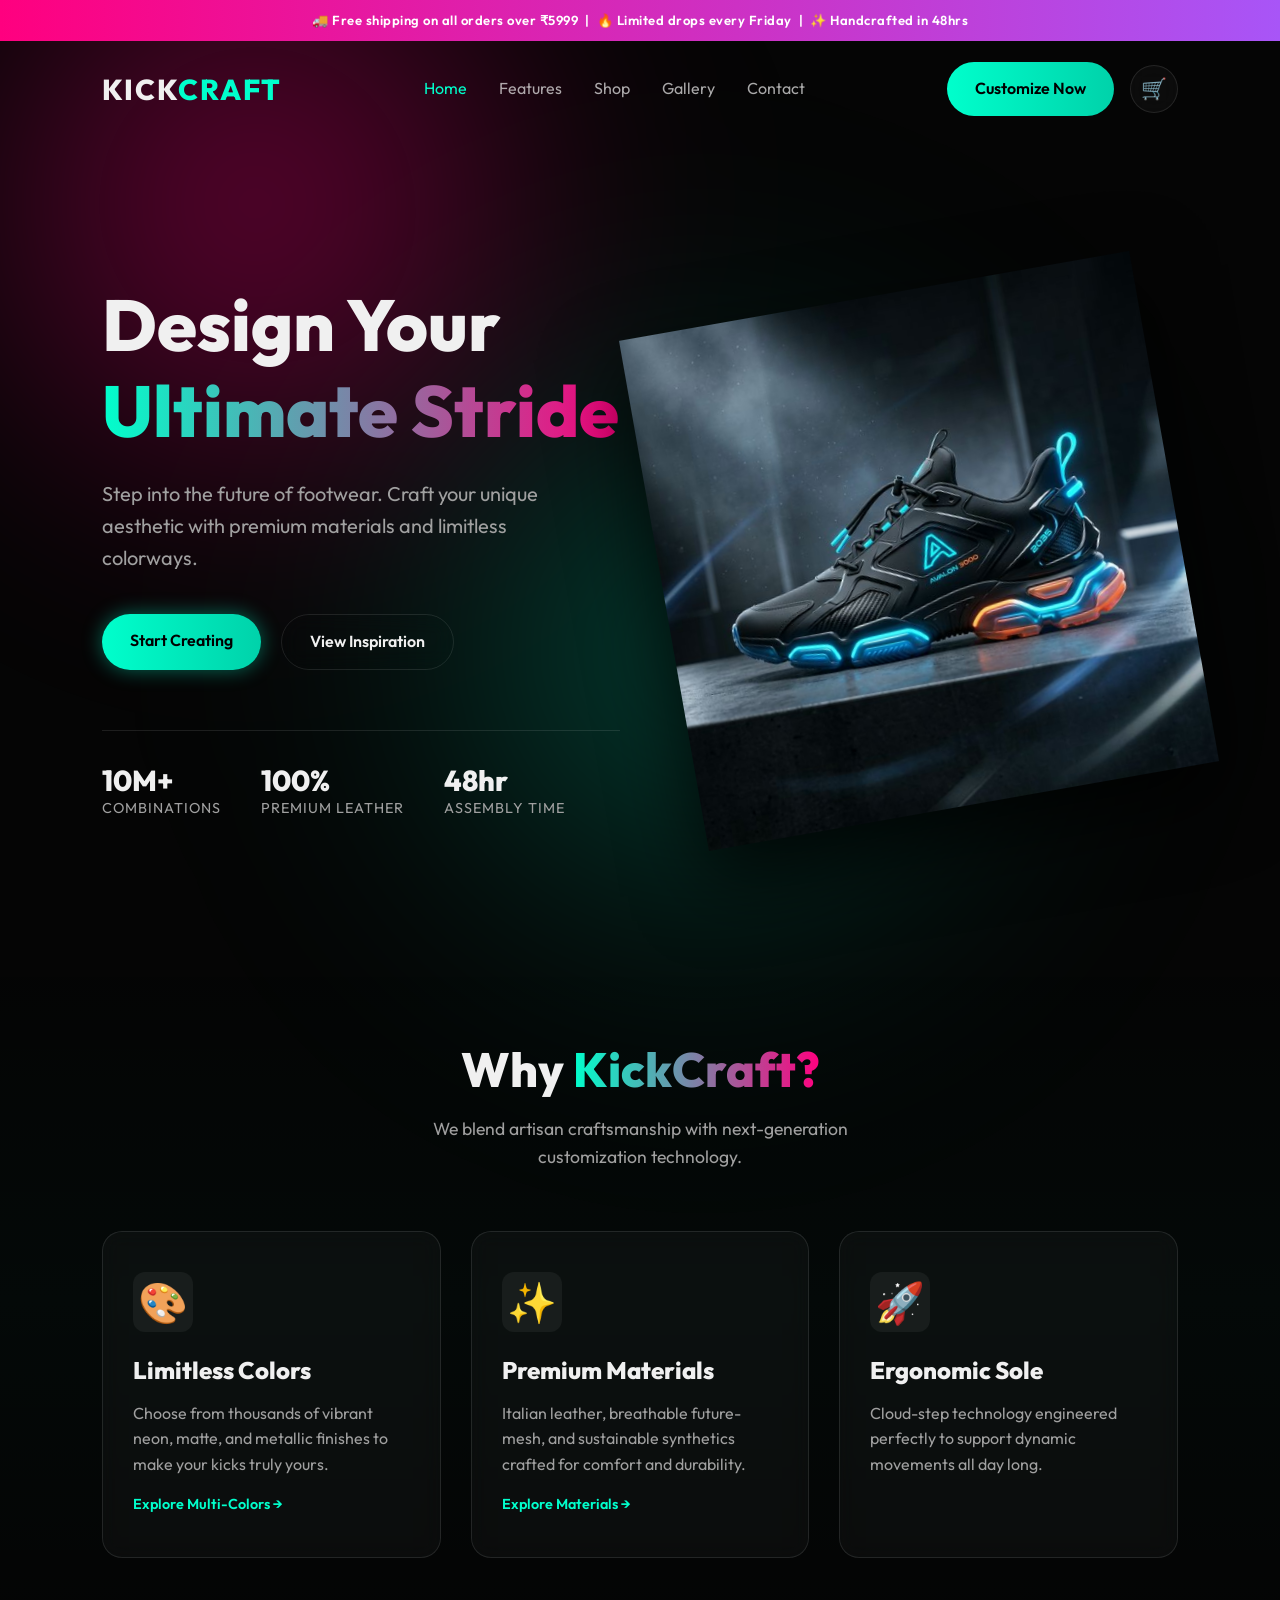
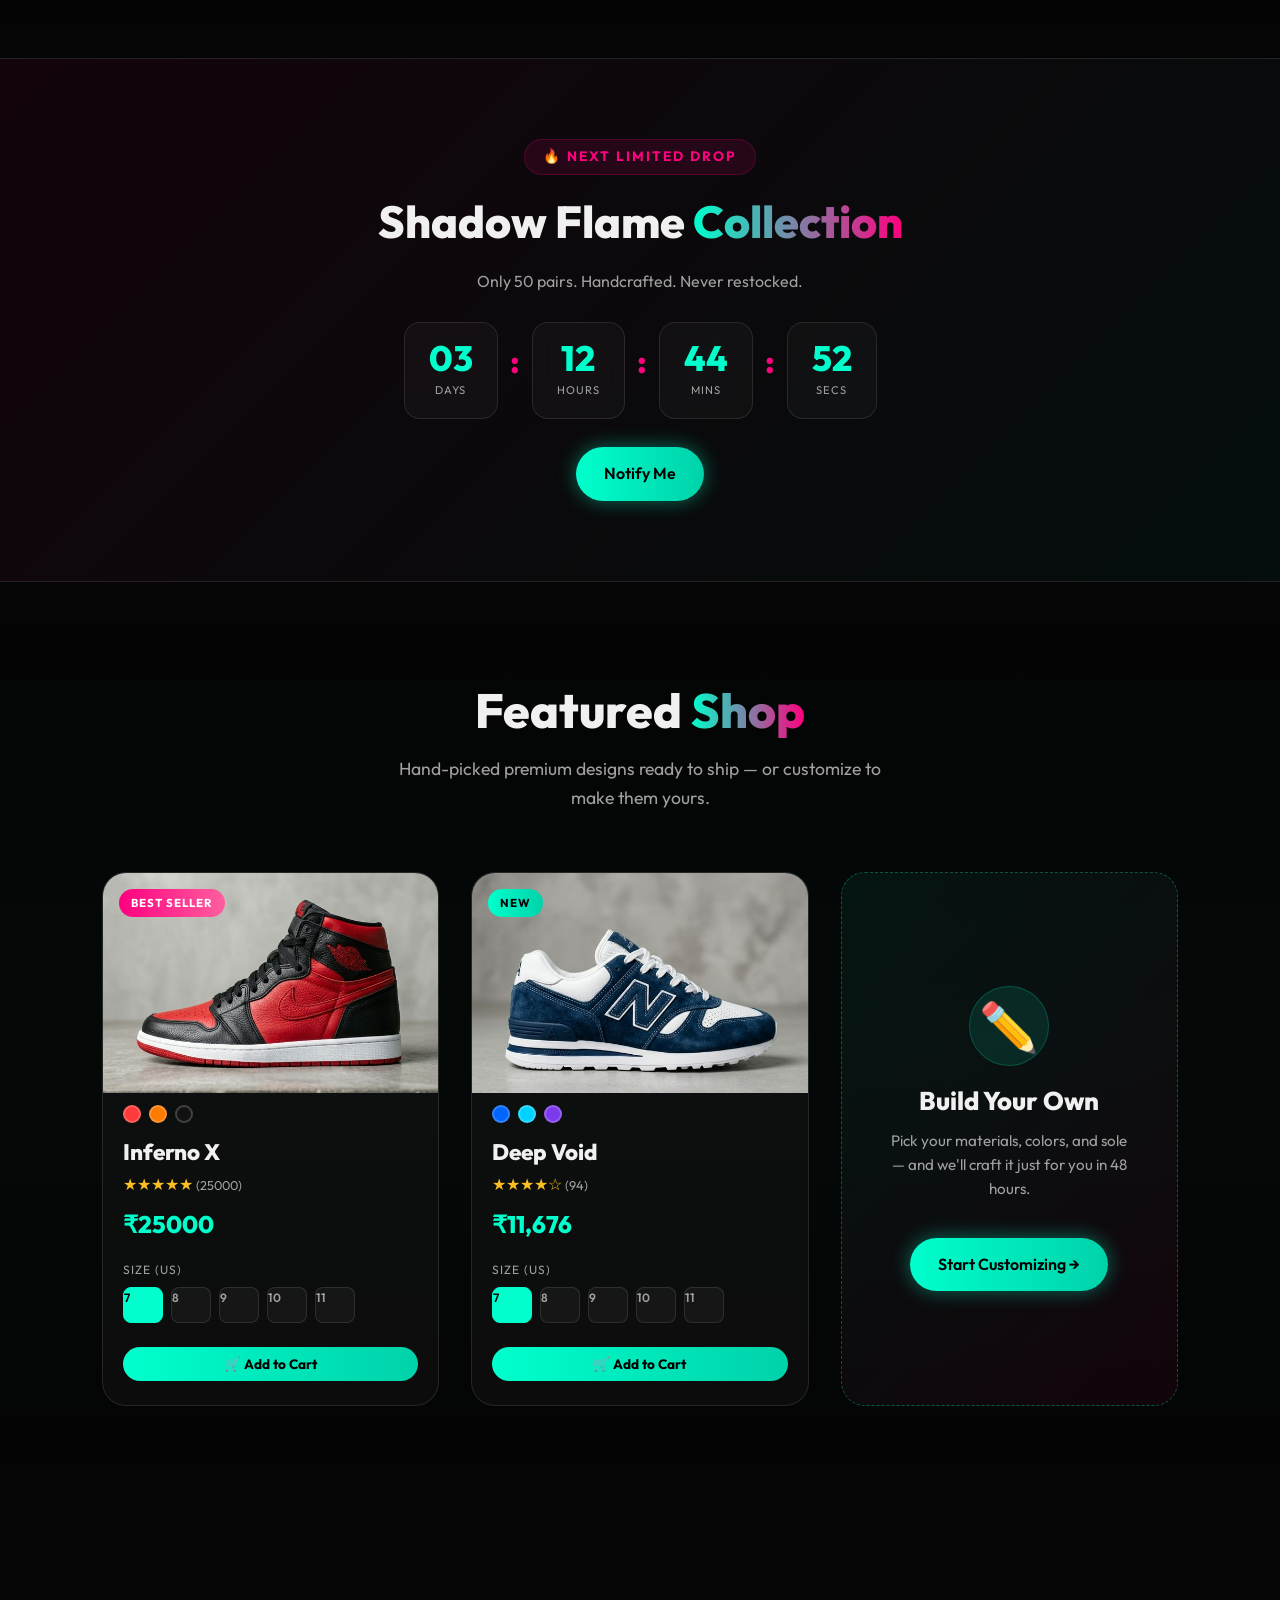
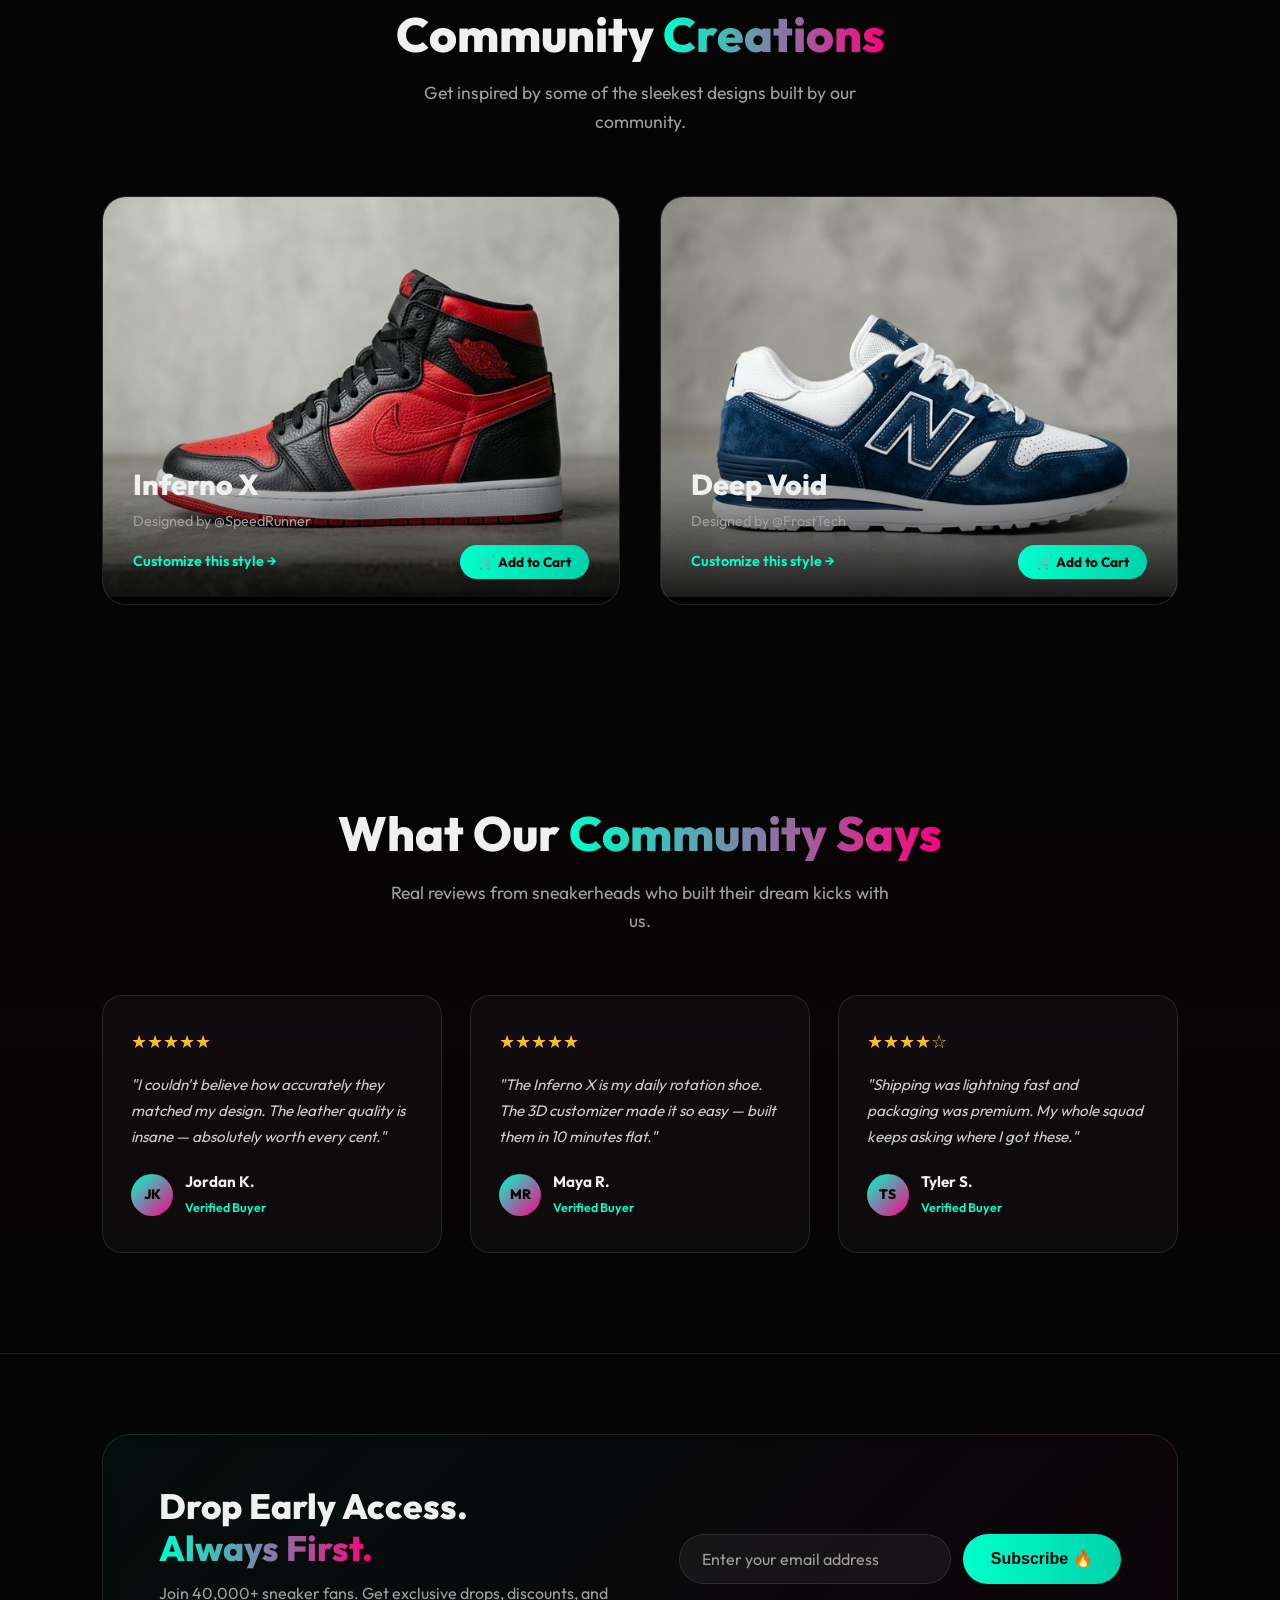
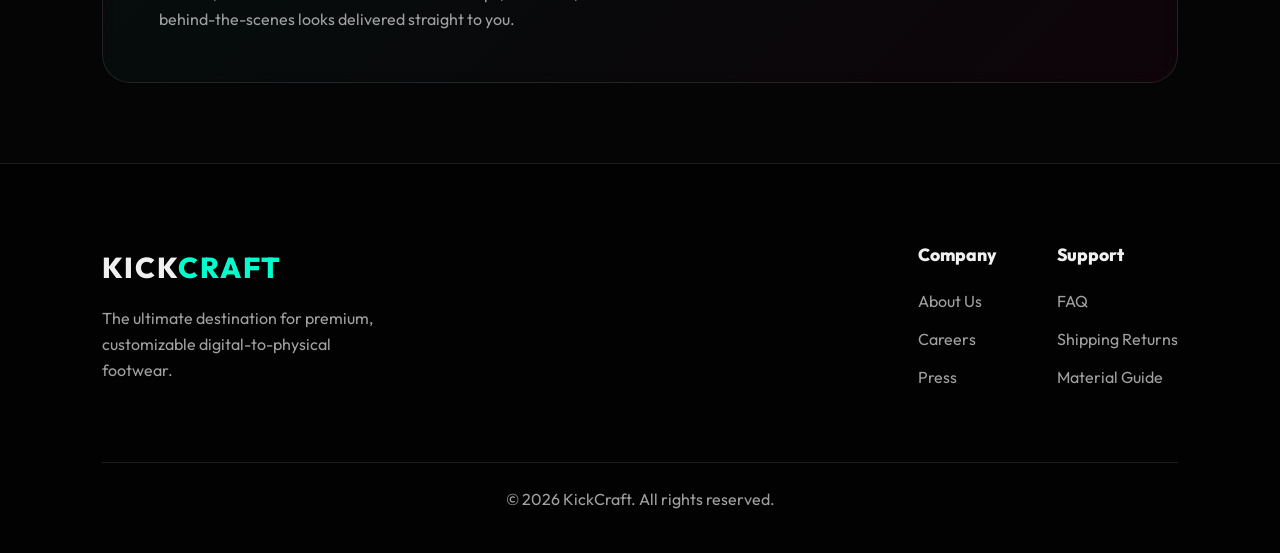
==== index.html @ 06da35aa "Upload project files (excluding large 3D models)" ====
<!DOCTYPE html>
<html lang="en">

<head>
    <meta charset="UTF-8">
    <meta name="viewport" content="width=device-width, initial-scale=1.0">
    <title>KICKCRAFT | Premium Custom Sneakers</title>
    <meta name="description"
        content="Design your dream sneaker with our premium 3D customizer. Explore high-end materials and limitless color combinations.">
    <!-- Google Fonts -->
    <link rel="preconnect" href="https://fonts.googleapis.com">
    <link rel="preconnect" href="https://fonts.gstatic.com" crossorigin>
    <link href="https://fonts.googleapis.com/css2?family=Outfit:wght@300;400;600;800&display=swap" rel="stylesheet">
    <link rel="stylesheet" href="style.css">
</head>

<body>



    <div class="blob-bg"></div>


    <div class="shipping-banner">
        🚚 Free shipping on all orders over ₹5999 &nbsp;|&nbsp; 🔥 Limited drops every Friday &nbsp;|&nbsp; ✨
        Handcrafted in 48hrs
    </div>

    <nav class="navbar">
        <div class="logo">KICK<span>CRAFT</span></div>
        <ul class="nav-links">
            <li><a href="index.html#home" class="active">Home</a></li>
            <li><a href="index.html#features">Features</a></li>
            <li><a href="index.html#shop">Shop</a></li>
            <li><a href="gallery.html">Gallery</a></li>
            <li><a href="index.html#contact">Contact</a></li>
        </ul>
        <div class="navbar-right">
            <a href="customize.html" class="btn-primary">Customize Now</a>
            <button class="cart-icon-btn" id="cartOpenBtn">
                🛒
                <span class="cart-badge" id="cartBadge" style="display: none;">0</span>
            </button>
        </div>
    </nav>

    <!-- Hero Section -->
    <header id="home" class="hero">
        <div class="hero-content">
            <h1 class="hero-title">Design Your <br><span class="gradient-text">Ultimate Stride</span></h1>
            <p class="hero-subtitle">Step into the future of footwear. Craft your unique aesthetic with premium
                materials and limitless colorways.</p>
            <div class="hero-buttons">
                <a href="customize.html" class="btn-primary glow">Start Creating</a>
                <a href="gallery.html" class="btn-secondary">View Inspiration</a>
            </div>
            <div class="stats">
                <div class="stat-item">
                    <h4>10M+</h4>
                    <p>Combinations</p>
                </div>
                <div class="stat-item">
                    <h4>100%</h4>
                    <p>Premium Leather</p>
                </div>
                <div class="stat-item">
                    <h4>48hr</h4>
                    <p>Assembly Time</p>
                </div>
            </div>
        </div>
        <div class="hero-image-wrapper">
            <div class="glow-orb"></div>
            <img src="assets/hero.png" alt="Premium Futuristic Custom Sneaker" class="hero-image">
        </div>
    </header>


    <section id="features" class="features-section">
        <div class="section-header">
            <h2>Why <span class="gradient-text">KickCraft?</span></h2>
            <p>We blend artisan craftsmanship with next-generation customization technology.</p>
        </div>
        <div class="features-grid">
            <div class="feature-card">
                <div class="icon-box">🎨</div>
                <h3>Limitless Colors</h3>
                <p>Choose from thousands of vibrant neon, matte, and metallic finishes to make your kicks truly yours.
                </p>
                <a href="customize.html" class="btn-text" style="display: inline-block; margin-top: 16px;">Explore
                    Multi-Colors &rarr;</a>
            </div>
            <div class="feature-card">
                <div class="icon-box">✨</div>
                <h3>Premium Materials</h3>
                <p>Italian leather, breathable future-mesh, and sustainable synthetics crafted for comfort and
                    durability.</p>
                <a href="material.html" class="btn-text" style="display: inline-block; margin-top: 16px;">Explore
                    Materials &rarr;</a>
            </div>
            <div class="feature-card">
                <div class="icon-box">🚀</div>
                <h3>Ergonomic Sole</h3>
                <p>Cloud-step technology engineered perfectly to support dynamic movements all day long.</p>
            </div>
        </div>
    </section>

    <section class="drops-section">
        <div class="drops-inner">
            <div class="drops-label">🔥 Next Limited Drop</div>
            <h2 class="drops-title">Shadow Flame <span class="gradient-text">Collection</span></h2>
            <p class="drops-sub">Only 50 pairs. Handcrafted. Never restocked.</p>
            <div class="countdown">
                <div class="countdown-block"><span>03</span><label>Days</label></div>
                <div class="countdown-sep">:</div>
                <div class="countdown-block"><span>12</span><label>Hours</label></div>
                <div class="countdown-sep">:</div>
                <div class="countdown-block"><span>45</span><label>Mins</label></div>
                <div class="countdown-sep">:</div>
                <div class="countdown-block"><span>00</span><label>Secs</label></div>
            </div>
            <a href="#shop" class="btn-primary glow">Notify Me</a>
        </div>
    </section>

    <section id="shop" class="shop-section">
        <div class="section-header">
            <h2>Featured <span class="gradient-text">Shop</span></h2>
            <p>Hand-picked premium designs ready to ship — or customize to make them yours.</p>
        </div>
        <div class="shop-grid">

            <div class="shop-card">
                <div class="shop-badge">Best Seller</div>
                <img src="assets/red.png" alt="Inferno X Sneaker">
                <div class="shop-swatches">
                    <span class="swatch" style="background:#ff3a3a" title="Crimson"></span>
                    <span class="swatch" style="background:#ff7a00" title="Blaze"></span>
                    <span class="swatch" style="background:#111" title="Shadow Black"></span>
                </div>
                <div class="shop-info">
                    <h3>Inferno X</h3>
                    <div class="shop-stars">★★★★★ <span>(25000)</span></div>
                    <p class="shop-price">₹25000</p>
                    <div class="size-selector">
                        <label>Size (US)</label>
                        <div class="size-options">
                            <input type="radio" name="size-inferno" class="size-radio" id="si-7" hidden checked>
                            <label for="si-7" class="size-btn">7</label>
                            <input type="radio" name="size-inferno" class="size-radio" id="si-8" hidden>
                            <label for="si-8" class="size-btn">8</label>
                            <input type="radio" name="size-inferno" class="size-radio" id="si-9" hidden>
                            <label for="si-9" class="size-btn">9</label>
                            <input type="radio" name="size-inferno" class="size-radio" id="si-10" hidden>
                            <label for="si-10" class="size-btn">10</label>
                            <input type="radio" name="size-inferno" class="size-radio" id="si-11" hidden>
                            <label for="si-11" class="size-btn">11</label>
                        </div>
                    </div>

                    <button class="btn-add-cart">🛒 Add to Cart</button>
                </div>
            </div>

            <div class="shop-card">
                <div class="shop-badge new-badge">New</div>
                <img src="assets/blue.png" alt="Deep Void Sneaker">
                <div class="shop-swatches">
                    <span class="swatch" style="background:#0066ff" title="Electric Blue"></span>
                    <span class="swatch" style="background:#00d2ff" title="Cyan"></span>
                    <span class="swatch" style="background:#7c3aed" title="Midnight Purple"></span>
                </div>
                <div class="shop-info">
                    <h3>Deep Void</h3>
                    <div class="shop-stars">★★★★☆ <span>(94)</span></div>
                    <p class="shop-price">₹11,676</p>
                    <div class="size-selector">
                        <label>Size (US)</label>
                        <div class="size-options">
                            <input type="radio" name="size-deep" class="size-radio" id="sd-7" hidden checked>
                            <label for="sd-7" class="size-btn">7</label>
                            <input type="radio" name="size-deep" class="size-radio" id="sd-8" hidden>
                            <label for="sd-8" class="size-btn">8</label>
                            <input type="radio" name="size-deep" class="size-radio" id="sd-9" hidden>
                            <label for="sd-9" class="size-btn">9</label>
                            <input type="radio" name="size-deep" class="size-radio" id="sd-10" hidden>
                            <label for="sd-10" class="size-btn">10</label>
                            <input type="radio" name="size-deep" class="size-radio" id="sd-11" hidden>
                            <label for="sd-11" class="size-btn">11</label>
                        </div>
                    </div>
                    <button class="btn-add-cart">🛒 Add to Cart</button>
                </div>
            </div>

            <div class="shop-card shop-card-cta">
                <div class="cta-card-inner">
                    <div class="cta-icon">✏️</div>
                    <h3>Build Your Own</h3>
                    <p>Pick your materials, colors, and sole — and we'll craft it just for you in 48 hours.</p>
                    <a href="customize.html" class="btn-primary glow" style="margin-top: 24px;">Start Customizing
                        &rarr;</a>
                </div>
            </div>

        </div>
    </section>


    <section id="gallery" class="gallery-section">
        <div class="section-header">
            <h2>Community <span class="gradient-text">Creations</span></h2>
            <p>Get inspired by some of the sleekest designs built by our community.</p>
        </div>
        <div class="gallery-grid">
            <div class="gallery-card">
                <img src="assets/red.png" alt="Vibrant Red and Black Custom Sneaker">
                <div class="card-content">
                    <h3>Inferno X</h3>
                    <p>Designed by @SpeedRunner</p>
                    <div class="card-actions">
                        <a href="#" class="btn-text">Customize this style &rarr;</a>
                        <label for="cart-toggle" class="btn-add-cart-label" style="display:inline-block">
                            <span class="btn-add-cart">🛒 Add to Cart</span>
                        </label>
                    </div>
                </div>
            </div>
            <div class="gallery-card">
                <img src="assets/blue.png" alt="Deep Blue and White Custom Sneaker">
                <div class="card-content">
                    <h3>Deep Void</h3>
                    <p>Designed by @FrostTech</p>
                    <div class="card-actions">
                        <a href="#" class="btn-text">Customize this style &rarr;</a>
                        <label for="cart-toggle" class="btn-add-cart-label" style="display:inline-block">
                            <span class="btn-add-cart">🛒 Add to Cart</span>
                        </label>
                    </div>
                </div>
            </div>
        </div>
    </section>


    <section class="testimonials-section">
        <div class="section-header">
            <h2>What Our <span class="gradient-text">Community Says</span></h2>
            <p>Real reviews from sneakerheads who built their dream kicks with us.</p>
        </div>
        <div class="testimonials-grid">
            <div class="testimonial-card">
                <div class="t-stars">★★★★★</div>
                <p class="t-quote">"I couldn't believe how accurately they matched my design. The leather quality is
                    insane — absolutely worth every cent."</p>
                <div class="t-author">
                    <div class="t-avatar">JK</div>
                    <div>
                        <strong>Jordan K.</strong>
                        <span>Verified Buyer</span>
                    </div>
                </div>
            </div>
            <div class="testimonial-card">
                <div class="t-stars">★★★★★</div>
                <p class="t-quote">"The Inferno X is my daily rotation shoe. The 3D customizer made it so easy — built
                    them in 10 minutes flat."</p>
                <div class="t-author">
                    <div class="t-avatar">MR</div>
                    <div>
                        <strong>Maya R.</strong>
                        <span>Verified Buyer</span>
                    </div>
                </div>
            </div>
            <div class="testimonial-card">
                <div class="t-stars">★★★★☆</div>
                <p class="t-quote">"Shipping was lightning fast and packaging was premium. My whole squad keeps asking
                    where I got these."</p>
                <div class="t-author">
                    <div class="t-avatar">TS</div>
                    <div>
                        <strong>Tyler S.</strong>
                        <span>Verified Buyer</span>
                    </div>
                </div>
            </div>
        </div>
    </section>


    <section class="newsletter-section">
        <div class="newsletter-inner">
            <div class="newsletter-text">
                <h2>Drop Early Access. <span class="gradient-text">Always First.</span></h2>
                <p>Join 40,000+ sneaker fans. Get exclusive drops, discounts, and behind-the-scenes looks delivered
                    straight to you.</p>
            </div>
            <form class="newsletter-form" action="#">
                <input type="email" id="newsletter-email" placeholder="Enter your email address" required>
                <button type="submit" class="btn-primary">Subscribe 🔥</button>
            </form>
        </div>
    </section>





    <footer id="contact">
        <div class="footer-content">
            <div class="footer-brand">
                <div class="logo">KICK<span>CRAFT</span></div>
                <p>The ultimate destination for premium, customizable digital-to-physical footwear.</p>
            </div>
            <div class="footer-links">
                <div class="link-col">
                    <h4>Company</h4>
                    <a href="#">About Us</a>
                    <a href="#">Careers</a>
                    <a href="#">Press</a>
                </div>
                <div class="link-col">
                    <h4>Support</h4>
                    <a href="#">FAQ</a>
                    <a href="#">Shipping Returns</a>
                    <a href="#">Material Guide</a>
                </div>
            </div>
        </div>
        <div class="footer-bottom">
            <p>&copy; 2026 KickCraft. All rights reserved.</p>
        </div>
    </footer>


    <!-- Cart Overlay & Sidebar -->
    <div class="cart-overlay" id="cartOverlay"></div>
    <div class="cart-sidebar" id="cartSidebar">
        <div class="cart-header">
            <h3>Your Cart</h3>
            <button class="cart-close" id="cartCloseBtn">✕</button>
        </div>
        <div class="cart-items" id="cartItemsContainer">
            <div class="cart-empty">Your cart is empty.</div>
        </div>
        <div class="cart-footer">
            <div class="cart-total">
                <span>Total:</span>
                <span id="cartTotal">₹0</span>
            </div>
            <button class="btn-primary btn-checkout" style="width: 100%;">Checkout</button>
        </div>


    </div>




    <script src="main.js"></script>
</body>

</html>
---- style.css ----
:root {
    --bg-color: #050505;
    --text-color: #f0f0f0;
    --text-muted: #a0a0a0;
    --primary: #00ffcc;
    --primary-glow: rgba(0, 255, 204, 0.4);
    --secondary: #ff007f;
    --secondary-glow: rgba(255, 0, 127, 0.4);
    --card-bg: rgba(255, 255, 255, 0.03);
    --card-border: rgba(255, 255, 255, 0.1);
    --transition: 0.3s cubic-bezier(0.25, 0.8, 0.25, 1);
}

/* Base Reset & Typography */
* {
    margin: 0;
    padding: 0;
    box-sizing: border-box;
}

html {
    scroll-behavior: smooth;
}

body {
    font-family: 'Outfit', sans-serif;
    background-color: var(--bg-color);
    color: var(--text-color);
    line-height: 1.6;
    overflow-x: hidden;
    position: relative;
}

/* Background Blob Effects */
.blob-bg {
    position: fixed;
    top: -20%;
    left: -10%;
    width: 60vw;
    height: 60vw;
    border-radius: 50%;
    background: radial-gradient(circle, var(--secondary-glow) 0%, rgba(0,0,0,0) 70%);
    filter: blur(100px);
    z-index: -1;
    pointer-events: none;
    animation: pulse 10s infinite alternate;
}

.blob-bg::after {
    content: '';
    position: absolute;
    bottom: -50%;
    right: -50%;
    width: 50vw;
    height: 50vw;
    border-radius: 50%;
    background: radial-gradient(circle, var(--primary-glow) 0%, rgba(0,0,0,0) 70%);
    filter: blur(120px);
}

@keyframes pulse {
    0% { transform: scale(1) translate(0, 0); }
    100% { transform: scale(1.1) translate(5%, 5%); }
}

/* Typography Utility */
.gradient-text {
    background: linear-gradient(90deg, var(--primary), var(--secondary));
    -webkit-background-clip: text;
    background-clip: text;
    -webkit-text-fill-color: transparent;
    display: inline-block;
}

h1, h2, h3, h4 {
    font-weight: 800;
    line-height: 1.2;
}

p {
    color: var(--text-muted);
}

/* Buttons */
.btn-primary, .btn-secondary {
    display: inline-block;
    padding: 14px 28px;
    border-radius: 30px;
    font-weight: 600;
    text-decoration: none;
    transition: var(--transition);
    cursor: pointer;
    font-size: 1rem;
}

.btn-primary {
    background: linear-gradient(90deg, var(--primary), #00d2aa);
    color: #000;
    border: none;
}

.btn-primary.glow {
    box-shadow: 0 0 20px var(--primary-glow);
}

.btn-primary:hover {
    transform: translateY(-2px);
    box-shadow: 0 0 30px var(--primary-glow);
    filter: brightness(1.1);
}

.btn-secondary {
    background: transparent;
    color: var(--text-color);
    border: 1px solid var(--card-border);
    backdrop-filter: blur(10px);
}

.btn-secondary:hover {
    background: var(--card-bg);
    border-color: var(--primary);
    transform: translateY(-2px);
}

.btn-text {
    color: var(--primary);
    text-decoration: none;
    font-weight: 600;
    font-size: 0.9rem;
    position: relative;
    transition: var(--transition);
}

.btn-text::after {
    content: '';
    position: absolute;
    width: 0;
    height: 2px;
    bottom: -2px;
    left: 0;
    background-color: var(--primary);
    transition: var(--transition);
}

.btn-text:hover::after {
    width: 100%;
}

/* Navbar */
.navbar {
    display: flex;
    justify-content: space-between;
    align-items: center;
    padding: 24px 8%;
    position: fixed;
    top: 0;
    width: 100%;
    z-index: 100;
    background: rgba(5, 5, 5, 0.6);
    backdrop-filter: blur(16px);
    border-bottom: 1px solid rgba(255,255,255,0.05);
}

.logo {
    font-size: 1.8rem;
    font-weight: 800;
    letter-spacing: 2px;
}

.logo span {
    color: var(--primary);
}

.nav-links {
    display: flex;
    list-style: none;
    gap: 32px;
}

.nav-links img {
    display: none;
}

.nav-links a {
    color: var(--text-color);
    text-decoration: none;
    font-weight: 400;
    font-size: 1rem;
    transition: var(--transition);
    opacity: 0.7;
}

.nav-links a:hover, .nav-links a.active {
    opacity: 1;
    color: var(--primary);
}

/* Hero Section */
.hero {
    display: flex;
    align-items: center;
    justify-content: space-between;
    min-height: 100vh;
    padding: 120px 8% 0;
    gap: 40px;
}

.hero-content {
    flex: 1;
    max-width: 600px;
}

.hero-title {
    font-size: 4.5rem;
    margin-bottom: 24px;
}

.hero-subtitle {
    font-size: 1.25rem;
    margin-bottom: 40px;
    max-width: 480px;
}

.hero-buttons {
    display: flex;
    gap: 20px;
    margin-bottom: 60px;
}

.stats {
    display: flex;
    gap: 40px;
    border-top: 1px solid var(--card-border);
    padding-top: 32px;
}

.stat-item h4 {
    font-size: 1.8rem;
    color: var(--text-color);
}

.stat-item p {
    font-size: 0.9rem;
    text-transform: uppercase;
    letter-spacing: 1px;
}

.hero-image-wrapper {
    flex: 1;
    position: relative;
    display: flex;
    justify-content: center;
    align-items: center;
}

.glow-orb {
    position: absolute;
    width: 400px;
    height: 400px;
    background: radial-gradient(circle, var(--primary-glow) 0%, rgba(0,0,0,0) 60%);
    border-radius: 50%;
    z-index: -1;
    animation: float 6s ease-in-out infinite;
}

.hero-image {
    width: 100%;
    max-width: 800px;
    transform: rotate(-10deg);
    filter: drop-shadow(0 30px 40px rgba(0,0,0,0.8));
    animation: floatShoe 8s ease-in-out infinite;
    transition: transform 0.3s ease;
}

.hero-image:hover {
    transform: scale(1.05) rotate(-5deg);
}

@keyframes float {
    0%, 100% { transform: translateY(0); }
    50% { transform: translateY(-30px); }
}

@keyframes floatShoe {
    0%, 100% { transform: translateY(0) rotate(-10deg); }
    50% { transform: translateY(-20px) rotate(-12deg); }
}

/* Repeated Global Section Styles */
.section-header {
    text-align: center;
    margin-bottom: 60px;
}

.section-header h2 {
    font-size: 3rem;
    margin-bottom: 16px;
}

.section-header p {
    font-size: 1.1rem;
    max-width: 500px;
    margin: 0 auto;
}

/* Features Section */
.features-section {
    padding: 100px 8%;
    background: linear-gradient(to bottom, transparent, rgba(0,255,204,0.02), transparent);
}

.features-grid {
    display: grid;
    grid-template-columns: repeat(auto-fit, minmax(300px, 1fr));
    gap: 30px;
}

.feature-card {
    background: var(--card-bg);
    border: 1px solid var(--card-border);
    border-radius: 20px;
    padding: 40px 30px;
    backdrop-filter: blur(10px);
    transition: var(--transition);
}

.feature-card:hover {
    transform: translateY(-10px);
    border-color: rgba(0, 255, 204, 0.3);
    box-shadow: 0 20px 40px rgba(0, 0, 0, 0.4);
}

.icon-box {
    font-size: 2.5rem;
    margin-bottom: 24px;
    width: 60px;
    height: 60px;
    background: rgba(255,255,255,0.05);
    border-radius: 12px;
    display: flex;
    justify-content: center;
    align-items: center;
}

.feature-card h3 {
    font-size: 1.5rem;
    margin-bottom: 16px;
}

/* Gallery Section */
.gallery-section {
    padding: 100px 8%;
}

.gallery-grid {
    display: grid;
    grid-template-columns: repeat(auto-fit, minmax(400px, 1fr));
    gap: 40px;
}

.gallery-card {
    background: var(--card-bg);
    border: 1px solid var(--card-border);
    border-radius: 24px;
    overflow: hidden;
    position: relative;
    transition: var(--transition);
    cursor: pointer;
}

.gallery-card img {
    width: 100%;
    height: 400px;
    object-fit: cover;
    transition: transform 0.5s ease;
}

.gallery-card:hover img {
    transform: scale(1.05);
}

.gallery-card:hover {
    box-shadow: 0 10px 40px var(--primary-glow);
    border-color: var(--primary);
}

.card-content {
    position: absolute;
    bottom: 0;
    left: 0;
    width: 100%;
    padding: 30px;
    background: linear-gradient(to top, rgba(0,0,0,0.9) 0%, rgba(0,0,0,0) 100%);
}

.card-content h3 {
    font-size: 1.8rem;
    margin-bottom: 8px;
}

.card-content p {
    margin-bottom: 16px;
    font-size: 0.9rem;
}

/* Footer */
footer {
    border-top: 1px solid var(--card-border);
    padding: 80px 8% 40px;
    background: rgba(0,0,0,0.5);
}

.footer-content {
    display: flex;
    justify-content: space-between;
    flex-wrap: wrap;
    gap: 40px;
    margin-bottom: 60px;
}

.footer-brand {
    flex: 1;
    min-width: 300px;
}

.footer-brand p {
    margin-top: 16px;
    max-width: 300px;
}

.footer-links {
    display: flex;
    gap: 60px;
}

.link-col h4 {
    margin-bottom: 24px;
    font-size: 1.1rem;
}

.link-col a {
    display: block;
    color: var(--text-muted);
    text-decoration: none;
    margin-bottom: 12px;
    transition: var(--transition);
}

.link-col a:hover {
    color: var(--primary);
    transform: translateX(4px);
}

.footer-bottom {
    text-align: center;
    border-top: 1px solid var(--card-border);
    padding-top: 24px;
}

/* Responsive Design */
@media (max-width: 992px) {
    .hero {
        flex-direction: column;
        text-align: center;
        padding-top: 150px;
    }
    .hero-content {
        max-width: 100%;
    }
    .hero-title {
        font-size: 3.5rem;
    }
    .hero-buttons {
        justify-content: center;
    }
    .stats {
        justify-content: center;
    }
    .hero-image {
        margin-top: 40px;
    }
    .nav-links {
        display: none;
    }
}

@media (max-width: 768px) {
    .gallery-grid {
        grid-template-columns: 1fr;
    }
    .hero-title {
        font-size: 2.8rem;
    }
    .section-header h2 {
        font-size: 2.2rem;
    }
}

/* ===== CART STYLES ===== */

/* Navbar right group */
.navbar-right {
    display: flex;
    align-items: center;
    gap: 16px;
}

/* Cart icon button in navbar */
.cart-icon-btn {
    position: relative;
    background: var(--card-bg);
    border: 1px solid var(--card-border);
    border-radius: 50%;
    width: 48px;
    height: 48px;
    font-size: 1.3rem;
    cursor: pointer;
    display: flex;
    align-items: center;
    justify-content: center;
    transition: var(--transition);
    backdrop-filter: blur(10px);
    color: var(--text-color);
}

.cart-icon-btn:hover {
    border-color: var(--primary);
    box-shadow: 0 0 16px var(--primary-glow);
    transform: scale(1.08);
}

.cart-badge {
    position: absolute;
    top: -6px;
    right: -6px;
    background: var(--secondary);
    color: #fff;
    font-size: 0.65rem;
    font-weight: 700;
    width: 20px;
    height: 20px;
    border-radius: 50%;
    display: flex;
    align-items: center;
    justify-content: center;
    box-shadow: 0 0 8px var(--secondary-glow);
    animation: popIn 0.2s ease;
}

@keyframes popIn {
    0%   { transform: scale(0); }
    70%  { transform: scale(1.2); }
    100% { transform: scale(1); }
}

/* Add to Cart button on gallery cards */
.card-actions {
    display: flex;
    align-items: center;
    justify-content: space-between;
    gap: 12px;
    flex-wrap: wrap;
}

.btn-add-cart {
    background: linear-gradient(90deg, var(--primary), #00d2aa);
    color: #000;
    border: none;
    border-radius: 20px;
    padding: 8px 18px;
    font-size: 0.85rem;
    font-weight: 700;
    font-family: 'Outfit', sans-serif;
    cursor: pointer;
    transition: var(--transition);
    white-space: nowrap;
}

.btn-add-cart:hover {
    transform: translateY(-2px);
    box-shadow: 0 0 20px var(--primary-glow);
    filter: brightness(1.1);
}

.btn-add-cart:active {
    transform: scale(0.96);
}

/* Cart overlay */
.cart-overlay {
    position: fixed;
    inset: 0;
    background: rgba(0, 0, 0, 0.6);
    backdrop-filter: blur(4px);
    z-index: 200;
    opacity: 0;
    pointer-events: none;
    transition: opacity 0.3s ease;
}

.cart-overlay.cart-open {
    opacity: 1;
    pointer-events: all;
}

/* Cart sidebar */
.cart-sidebar {
    position: fixed;
    top: 0;
    right: 0;
    width: 380px;
    max-width: 95vw;
    height: 100vh;
    background: rgba(10, 10, 10, 0.95);
    border-left: 1px solid var(--card-border);
    backdrop-filter: blur(24px);
    z-index: 300;
    transform: translateX(100%);
    transition: transform 0.35s cubic-bezier(0.25, 0.8, 0.25, 1);
    display: flex;
    flex-direction: column;
}

.cart-sidebar.cart-open {
    transform: translateX(0);
}

.cart-header {
    display: flex;
    justify-content: space-between;
    align-items: center;
    padding: 28px 28px 20px;
    border-bottom: 1px solid var(--card-border);
}

.cart-header h3 {
    font-size: 1.4rem;
    font-weight: 800;
}

.cart-close {
    background: none;
    border: 1px solid var(--card-border);
    color: var(--text-color);
    font-size: 1rem;
    cursor: pointer;
    width: 36px;
    height: 36px;
    border-radius: 50%;
    display: flex;
    align-items: center;
    justify-content: center;
    transition: var(--transition);
}

.cart-close:hover {
    border-color: var(--secondary);
    color: var(--secondary);
}

/* Cart items list */
.cart-items {
    flex: 1;
    overflow-y: auto;
    padding: 20px 28px;
    display: flex;
    flex-direction: column;
    gap: 16px;
}

.cart-empty {
    text-align: center;
    margin-top: 60px;
    font-size: 1rem;
    color: var(--text-muted);
}

.cart-item {
    display: flex;
    align-items: center;
    justify-content: space-between;
    background: var(--card-bg);
    border: 1px solid var(--card-border);
    border-radius: 14px;
    padding: 16px 18px;
    transition: var(--transition);
}

.cart-item:hover {
    border-color: var(--primary);
}

.cart-item-info {
    display: flex;
    flex-direction: column;
    gap: 4px;
}

.cart-item-name {
    font-weight: 700;
    font-size: 1rem;
}

.cart-item-price {
    font-size: 0.85rem;
    color: var(--primary);
}

.cart-item-remove {
    background: none;
    border: 1px solid rgba(255,255,255,0.1);
    color: var(--text-muted);
    width: 30px;
    height: 30px;
    border-radius: 50%;
    cursor: pointer;
    font-size: 0.8rem;
    display: flex;
    align-items: center;
    justify-content: center;
    transition: var(--transition);
    flex-shrink: 0;
}

.cart-item-remove:hover {
    border-color: var(--secondary);
    color: var(--secondary);
}

/* Cart footer */
.cart-footer {
    padding: 20px 28px 32px;
    border-top: 1px solid var(--card-border);
}

.cart-total {
    display: flex;
    justify-content: space-between;
    font-size: 1.15rem;
    font-weight: 700;
    margin-bottom: 20px;
    color: var(--text-color);
}

.cart-total span:last-child {
    color: var(--primary);
    font-size: 1.3rem;
}

.btn-checkout {
    width: 100%;
    text-align: center;
    padding: 16px;
    border-radius: 30px;
    font-size: 1rem;
    border: none;
    cursor: pointer;
}

/* ===== SHIPPING BANNER ===== */
.shipping-banner {
    background: linear-gradient(90deg, var(--secondary), #a855f7, var(--primary));
    background-size: 200% auto;
    animation: bannerShift 4s linear infinite;
    color: #fff;
    text-align: center;
    font-size: 0.82rem;
    font-weight: 600;
    padding: 10px 16px;
    letter-spacing: 0.5px;
    position: relative;
    z-index: 101;
}

@keyframes bannerShift {
    0%   { background-position: 0% center; }
    100% { background-position: 200% center; }
}

.shipping-banner + .navbar { top: 38px; }

/* ===== TOAST ===== */
.toast {
    position: fixed;
    bottom: 32px;
    left: 50%;
    transform: translateX(-50%) translateY(80px);
    background: linear-gradient(90deg, var(--primary), #00d2aa);
    color: #000;
    font-weight: 700;
    font-family: 'Outfit', sans-serif;
    padding: 14px 28px;
    border-radius: 40px;
    font-size: 0.95rem;
    box-shadow: 0 8px 32px var(--primary-glow);
    z-index: 9999;
    opacity: 0;
    transition: transform 0.35s ease, opacity 0.35s ease;
    pointer-events: none;
    white-space: nowrap;
}

.toast.show {
    opacity: 1;
    transform: translateX(-50%) translateY(0);
}

/* ===== LIMITED DROPS / COUNTDOWN ===== */
.drops-section {
    padding: 80px 8%;
    background: linear-gradient(135deg, rgba(255,0,127,0.06) 0%, rgba(0,255,204,0.04) 100%);
    border-top: 1px solid var(--card-border);
    border-bottom: 1px solid var(--card-border);
    text-align: center;
}

.drops-inner {
    max-width: 700px;
    margin: 0 auto;
    display: flex;
    flex-direction: column;
    align-items: center;
    gap: 20px;
}

.drops-label {
    font-size: 0.85rem;
    font-weight: 700;
    letter-spacing: 2px;
    text-transform: uppercase;
    color: var(--secondary);
    background: rgba(255,0,127,0.1);
    border: 1px solid rgba(255,0,127,0.2);
    border-radius: 30px;
    padding: 6px 18px;
}

.drops-title { font-size: 2.8rem; font-weight: 800; }
.drops-sub   { font-size: 1rem; color: var(--text-muted); }

.countdown {
    display: flex;
    gap: 12px;
    align-items: center;
    justify-content: center;
    margin: 8px 0;
}

.countdown-block {
    display: flex;
    flex-direction: column;
    align-items: center;
    background: var(--card-bg);
    border: 1px solid var(--card-border);
    border-radius: 16px;
    padding: 18px 24px;
    min-width: 80px;
    backdrop-filter: blur(10px);
}

.countdown-block span {
    font-size: 2.2rem;
    font-weight: 800;
    color: var(--primary);
    line-height: 1;
}

.countdown-block label {
    font-size: 0.7rem;
    text-transform: uppercase;
    letter-spacing: 1px;
    color: var(--text-muted);
    margin-top: 6px;
}

.countdown-sep {
    font-size: 2rem;
    font-weight: 800;
    color: var(--secondary);
    margin-bottom: 18px;
}

/* ===== SHOP SECTION ===== */
.shop-section {
    padding: 100px 8%;
    background: linear-gradient(to bottom, transparent, rgba(0,255,204,0.02), transparent);
}

.shop-grid {
    display: grid;
    grid-template-columns: repeat(auto-fit, minmax(300px, 1fr));
    gap: 32px;
}

.shop-card {
    background: var(--card-bg);
    border: 1px solid var(--card-border);
    border-radius: 24px;
    overflow: hidden;
    position: relative;
    transition: var(--transition);
    display: flex;
    flex-direction: column;
}

.shop-card:hover {
    transform: translateY(-8px);
    border-color: rgba(0,255,204,0.35);
    box-shadow: 0 20px 50px rgba(0,0,0,0.5);
}

.shop-badge {
    position: absolute;
    top: 16px;
    left: 16px;
    background: linear-gradient(90deg, var(--secondary), #ff5f9e);
    color: #fff;
    font-size: 0.72rem;
    font-weight: 700;
    letter-spacing: 1px;
    text-transform: uppercase;
    padding: 5px 12px;
    border-radius: 20px;
    z-index: 2;
}

.new-badge {
    background: linear-gradient(90deg, var(--primary), #00d2aa) !important;
    color: #000 !important;
}

.shop-card img {
    width: 100%;
    height: 220px;
    object-fit: cover;
    transition: transform 0.5s ease;
}

.shop-card:hover img { transform: scale(1.05); }

.shop-swatches {
    display: flex;
    gap: 8px;
    padding: 12px 20px 0;
}

.swatch {
    width: 18px;
    height: 18px;
    border-radius: 50%;
    border: 2px solid rgba(255,255,255,0.2);
    cursor: pointer;
    transition: var(--transition);
    display: inline-block;
}

.swatch:hover {
    transform: scale(1.3);
    border-color: var(--primary);
}

.shop-info {
    padding: 16px 20px 24px;
    flex: 1;
    display: flex;
    flex-direction: column;
}

.shop-info h3  { font-size: 1.4rem; margin-bottom: 6px; }

.shop-stars {
    font-size: 1rem;
    color: #fbbf24;
    margin-bottom: 8px;
}

.shop-stars span {
    color: var(--text-muted);
    font-size: 0.8rem;
    font-weight: 400;
}

.shop-price {
    font-size: 1.5rem;
    font-weight: 800;
    color: var(--primary) !important;
    margin-bottom: 16px;
}

/* Size Selector */
.size-selector { margin-bottom: 16px; }

.size-selector label {
    font-size: 0.75rem;
    text-transform: uppercase;
    letter-spacing: 1px;
    color: var(--text-muted);
    display: block;
    margin-bottom: 8px;
}

.size-options { display: flex; gap: 8px; flex-wrap: wrap; }

.size-btn {
    background: rgba(255,255,255,0.04);
    border: 1px solid var(--card-border);
    color: var(--text-color);
    font-family: 'Outfit', sans-serif;
    font-size: 0.85rem;
    font-weight: 600;
    width: 40px;
    height: 36px;
    border-radius: 8px;
    cursor: pointer;
    transition: var(--transition);
}

.size-btn:hover { border-color: var(--primary); color: var(--primary); }
.size-radio:checked + .size-btn { background: var(--primary); color: #000; border-color: var(--primary); }

/* Build Your Own CTA card */
.shop-card-cta {
    background: linear-gradient(135deg, rgba(0,255,204,0.06), rgba(255,0,127,0.06));
    border: 1px dashed rgba(0,255,204,0.3) !important;
    display: flex;
    align-items: center;
    justify-content: center;
    min-height: 420px;
}

.cta-card-inner {
    text-align: center;
    padding: 40px 30px;
    display: flex;
    flex-direction: column;
    align-items: center;
    gap: 12px;
}

.cta-icon {
    font-size: 3rem;
    width: 80px;
    height: 80px;
    background: rgba(0,255,204,0.1);
    border: 1px solid rgba(0,255,204,0.2);
    border-radius: 50%;
    display: flex;
    align-items: center;
    justify-content: center;
    margin-bottom: 8px;
}

.cta-card-inner h3 { font-size: 1.6rem; }
.cta-card-inner p  { font-size: 0.95rem; color: var(--text-muted); max-width: 240px; }

/* ===== TESTIMONIALS ===== */
.testimonials-section {
    padding: 100px 8%;
    background: linear-gradient(to bottom, transparent, rgba(255,0,127,0.02), transparent);
}

.testimonials-grid {
    display: grid;
    grid-template-columns: repeat(auto-fit, minmax(280px, 1fr));
    gap: 28px;
}

.testimonial-card {
    background: var(--card-bg);
    border: 1px solid var(--card-border);
    border-radius: 20px;
    padding: 32px 28px;
    backdrop-filter: blur(10px);
    transition: var(--transition);
    display: flex;
    flex-direction: column;
    gap: 16px;
}

.testimonial-card:hover {
    transform: translateY(-6px);
    border-color: rgba(0,255,204,0.3);
    box-shadow: 0 16px 40px rgba(0,0,0,0.4);
}

.t-stars { font-size: 1.1rem; color: #fbbf24; }

.t-quote {
    font-size: 0.95rem;
    color: var(--text-color) !important;
    line-height: 1.7;
    font-style: italic;
    opacity: 0.85;
}

.t-author { display: flex; align-items: center; gap: 12px; margin-top: 4px; }

.t-avatar {
    width: 42px;
    height: 42px;
    border-radius: 50%;
    background: linear-gradient(135deg, var(--primary), var(--secondary));
    display: flex;
    align-items: center;
    justify-content: center;
    font-weight: 800;
    font-size: 0.85rem;
    color: #000;
    flex-shrink: 0;
}

.t-author strong { display: block; font-size: 0.95rem; color: var(--text-color); }
.t-author span   { font-size: 0.78rem; color: var(--primary); font-weight: 600; }

/* ===== NEWSLETTER ===== */
.newsletter-section {
    padding: 80px 8%;
    border-top: 1px solid var(--card-border);
}

.newsletter-inner {
    display: flex;
    align-items: center;
    justify-content: space-between;
    gap: 40px;
    flex-wrap: wrap;
    border: 1px solid var(--card-border);
    border-radius: 28px;
    padding: 50px 56px;
    backdrop-filter: blur(10px);
    background: linear-gradient(135deg, rgba(0,255,204,0.04), rgba(255,0,127,0.04));
}

.newsletter-text { max-width: 480px; }
.newsletter-text h2 { font-size: 2.2rem; margin-bottom: 12px; }
.newsletter-text p  { font-size: 1rem; }

.newsletter-form {
    display: flex;
    gap: 12px;
    flex-wrap: wrap;
    flex: 1;
    min-width: 280px;
}

.newsletter-form input {
    flex: 1;
    min-width: 220px;
    padding: 14px 22px;
    border-radius: 30px;
    border: 1px solid var(--card-border);
    background: rgba(255,255,255,0.05);
    color: var(--text-color);
    font-family: 'Outfit', sans-serif;
    font-size: 1rem;
    outline: none;
    transition: var(--transition);
}

.newsletter-form input:focus {
    border-color: var(--primary);
    box-shadow: 0 0 12px var(--primary-glow);
}

.newsletter-form input::placeholder { color: var(--text-muted); }

/* ===== RESPONSIVE NEW SECTIONS ===== */
@media (max-width: 768px) {
    .drops-title { font-size: 2rem; }
    .countdown-block { padding: 12px 16px; min-width: 64px; }
    .countdown-block span { font-size: 1.6rem; }
    .newsletter-inner { padding: 32px 24px; }
    .newsletter-text h2 { font-size: 1.6rem; }
    .shop-card-cta { min-height: 300px; }
}

@media (max-width: 768px) {
    .customizer-container {
        flex-direction: column;
        height: auto;
    }

    .customizer-body {
        overflow: auto;
    }

    .config-panel {
        width: 100%;
    }
}

/* ===== PAYMENT MODAL ===== */
.payment-modal-overlay {
    position: fixed;
    inset: 0;
    background: rgba(0, 0, 0, 0.75);
    backdrop-filter: blur(8px);
    z-index: 500;
    display: flex;
    align-items: center;
    justify-content: center;
    opacity: 0;
    pointer-events: none;
    transition: opacity 0.35s ease;
}

.payment-modal-overlay.active {
    opacity: 1;
    pointer-events: all;
}

.payment-modal {
    background: rgba(15, 15, 15, 0.97);
    border: 1px solid var(--card-border);
    border-radius: 28px;
    padding: 40px 36px;
    width: 480px;
    max-width: 95vw;
    max-height: 90vh;
    overflow-y: auto;
    position: relative;
    transform: translateY(30px) scale(0.96);
    transition: transform 0.35s ease;
    scrollbar-width: thin;
    scrollbar-color: rgba(255,255,255,0.1) transparent;
}

.payment-modal-overlay.active .payment-modal {
    transform: translateY(0) scale(1);
}

.payment-close {
    position: absolute;
    top: 16px;
    right: 16px;
    background: none;
    border: 1px solid var(--card-border);
    color: var(--text-color);
    font-size: 1rem;
    cursor: pointer;
    width: 36px;
    height: 36px;
    border-radius: 50%;
    display: flex;
    align-items: center;
    justify-content: center;
    transition: var(--transition);
    z-index: 2;
}

.payment-close:hover {
    border-color: var(--secondary);
    color: var(--secondary);
}

.payment-header {
    text-align: center;
    margin-bottom: 28px;
}

.payment-logo {
    font-size: 1.4rem;
    font-weight: 800;
    letter-spacing: 2px;
    margin-bottom: 8px;
}

.payment-logo span {
    color: var(--primary);
}

.payment-header h2 {
    font-size: 1.8rem;
    margin-bottom: 6px;
}

.payment-summary-text {
    font-size: 1rem;
    color: var(--primary);
    font-weight: 600;
}

.payment-form {
    display: flex;
    flex-direction: column;
    gap: 16px;
}

.form-group {
    display: flex;
    flex-direction: column;
    gap: 6px;
}

.form-group label {
    font-size: 0.8rem;
    font-weight: 600;
    text-transform: uppercase;
    letter-spacing: 1px;
    color: var(--text-muted);
}

.form-group input {
    padding: 14px 18px;
    border-radius: 14px;
    border: 1px solid var(--card-border);
    background: rgba(255, 255, 255, 0.04);
    color: var(--text-color);
    font-family: 'Outfit', sans-serif;
    font-size: 1rem;
    outline: none;
    transition: var(--transition);
}

.form-group input:focus {
    border-color: var(--primary);
    box-shadow: 0 0 12px var(--primary-glow);
}

.form-group input::placeholder {
    color: rgba(255, 255, 255, 0.2);
}

.form-divider {
    height: 1px;
    background: var(--card-border);
    margin: 8px 0;
}

.form-section-title {
    font-size: 1rem;
    font-weight: 700;
    margin-bottom: 4px;
}

.form-row {
    display: flex;
    gap: 16px;
}

.form-row .form-group {
    flex: 1;
}

.btn-pay {
    width: 100%;
    text-align: center;
    padding: 16px;
    font-size: 1.1rem;
    font-weight: 700;
    border: none;
    cursor: pointer;
    margin-top: 8px;
    display: flex;
    align-items: center;
    justify-content: center;
    gap: 10px;
}

.btn-pay:disabled {
    opacity: 0.7;
    cursor: wait;
}

.pay-spinner {
    width: 20px;
    height: 20px;
    border: 3px solid rgba(0, 0, 0, 0.2);
    border-top-color: #000;
    border-radius: 50%;
    animation: spin3d 0.7s linear infinite;
}

.payment-success {
    display: flex;
    flex-direction: column;
    align-items: center;
    text-align: center;
    gap: 12px;
    padding: 20px 0;
}

.success-icon {
    font-size: 4rem;
    animation: popIn 0.5s ease;
}

.payment-success h2 {
    font-size: 1.8rem;
    color: var(--primary);
}

.payment-success p {
    font-size: 1rem;
    color: var(--text-muted);
    max-width: 320px;
}

.order-id-display {
    font-family: 'Outfit', monospace;
    font-size: 0.9rem;
    font-weight: 700;
    color: var(--text-color) !important;
    background: rgba(255, 255, 255, 0.05);
    border: 1px solid var(--card-border);
    padding: 10px 20px;
    border-radius: 12px;
    letter-spacing: 1px;
    margin-top: 4px;
}

/* ===== ORDER HISTORY PAGE ===== */
.orders-page-container {
    max-width: 800px;
    margin: 0 auto;
    padding: 120px 24px 60px;
    min-height: 100vh;
}

.orders-page-header {
    text-align: center;
    margin-bottom: 40px;
}

.orders-page-header h1 {
    font-size: 2.5rem;
    margin-bottom: 8px;
}

.orders-page-header p {
    font-size: 1rem;
    color: var(--text-muted);
}

.orders-header-actions {
    display: flex;
    justify-content: flex-end;
    margin-bottom: 24px;
}

.btn-clear-orders {
    background: none;
    border: 1px solid rgba(255, 60, 60, 0.3);
    color: #ff6b6b;
    font-family: 'Outfit', sans-serif;
    font-size: 0.85rem;
    font-weight: 600;
    padding: 8px 20px;
    border-radius: 20px;
    cursor: pointer;
    transition: var(--transition);
}

.btn-clear-orders:hover {
    background: rgba(255, 60, 60, 0.1);
    border-color: #ff6b6b;
}

.orders-list {
    display: flex;
    flex-direction: column;
    gap: 20px;
}

.orders-empty {
    text-align: center;
    padding: 80px 20px;
    display: flex;
    flex-direction: column;
    align-items: center;
    gap: 12px;
}

.empty-icon {
    font-size: 4rem;
    margin-bottom: 8px;
}

.orders-empty h3 {
    font-size: 1.6rem;
}

.orders-empty p {
    color: var(--text-muted);
    max-width: 320px;
}

.order-card {
    background: var(--card-bg);
    border: 1px solid var(--card-border);
    border-radius: 20px;
    overflow: hidden;
    transition: var(--transition);
}

.order-card:hover {
    border-color: rgba(0, 255, 204, 0.25);
    box-shadow: 0 8px 32px rgba(0, 0, 0, 0.3);
}

.order-card-header {
    display: flex;
    justify-content: space-between;
    align-items: center;
    padding: 20px 24px;
    border-bottom: 1px solid var(--card-border);
}

.order-meta {
    display: flex;
    flex-direction: column;
    gap: 4px;
}

.order-id {
    font-family: 'Outfit', monospace;
    font-size: 0.9rem;
    font-weight: 700;
    letter-spacing: 1px;
    color: var(--primary);
}

.order-date {
    font-size: 0.8rem;
    color: var(--text-muted);
}

.order-status {
    font-size: 0.75rem;
    font-weight: 700;
    text-transform: uppercase;
    letter-spacing: 1px;
    padding: 5px 14px;
    border-radius: 20px;
}

.order-status--confirmed {
    background: rgba(0, 255, 204, 0.1);
    border: 1px solid rgba(0, 255, 204, 0.2);
    color: var(--primary);
}

.order-items-list {
    padding: 16px 24px;
    display: flex;
    flex-direction: column;
    gap: 10px;
}

.order-item-row {
    display: flex;
    align-items: center;
    gap: 12px;
    font-size: 0.9rem;
}

.order-item-name {
    flex: 1;
    font-weight: 500;
    color: var(--text-color);
    word-break: break-word;
}

.order-item-qty {
    color: var(--text-muted);
    font-size: 0.85rem;
    min-width: 30px;
    text-align: center;
}

.order-item-price {
    font-weight: 700;
    color: var(--primary);
    min-width: 80px;
    text-align: right;
}

.order-card-footer {
    display: flex;
    justify-content: space-between;
    align-items: center;
    padding: 16px 24px;
    border-top: 1px solid var(--card-border);
    background: rgba(255, 255, 255, 0.01);
}

.order-customer {
    display: flex;
    flex-direction: column;
    gap: 2px;
    font-size: 0.82rem;
    color: var(--text-muted);
}

.order-total-badge {
    font-size: 1.3rem;
    font-weight: 800;
    color: var(--primary);
}

@media (max-width: 600px) {
    .payment-modal {
        padding: 28px 20px;
        border-radius: 20px;
    }
    .order-card-header {
        flex-direction: column;
        gap: 10px;
        align-items: flex-start;
    }
    .order-card-footer {
        flex-direction: column;
        gap: 10px;
        align-items: flex-start;
    }
    .form-row {
        flex-direction: column;
        gap: 16px;
    }
}
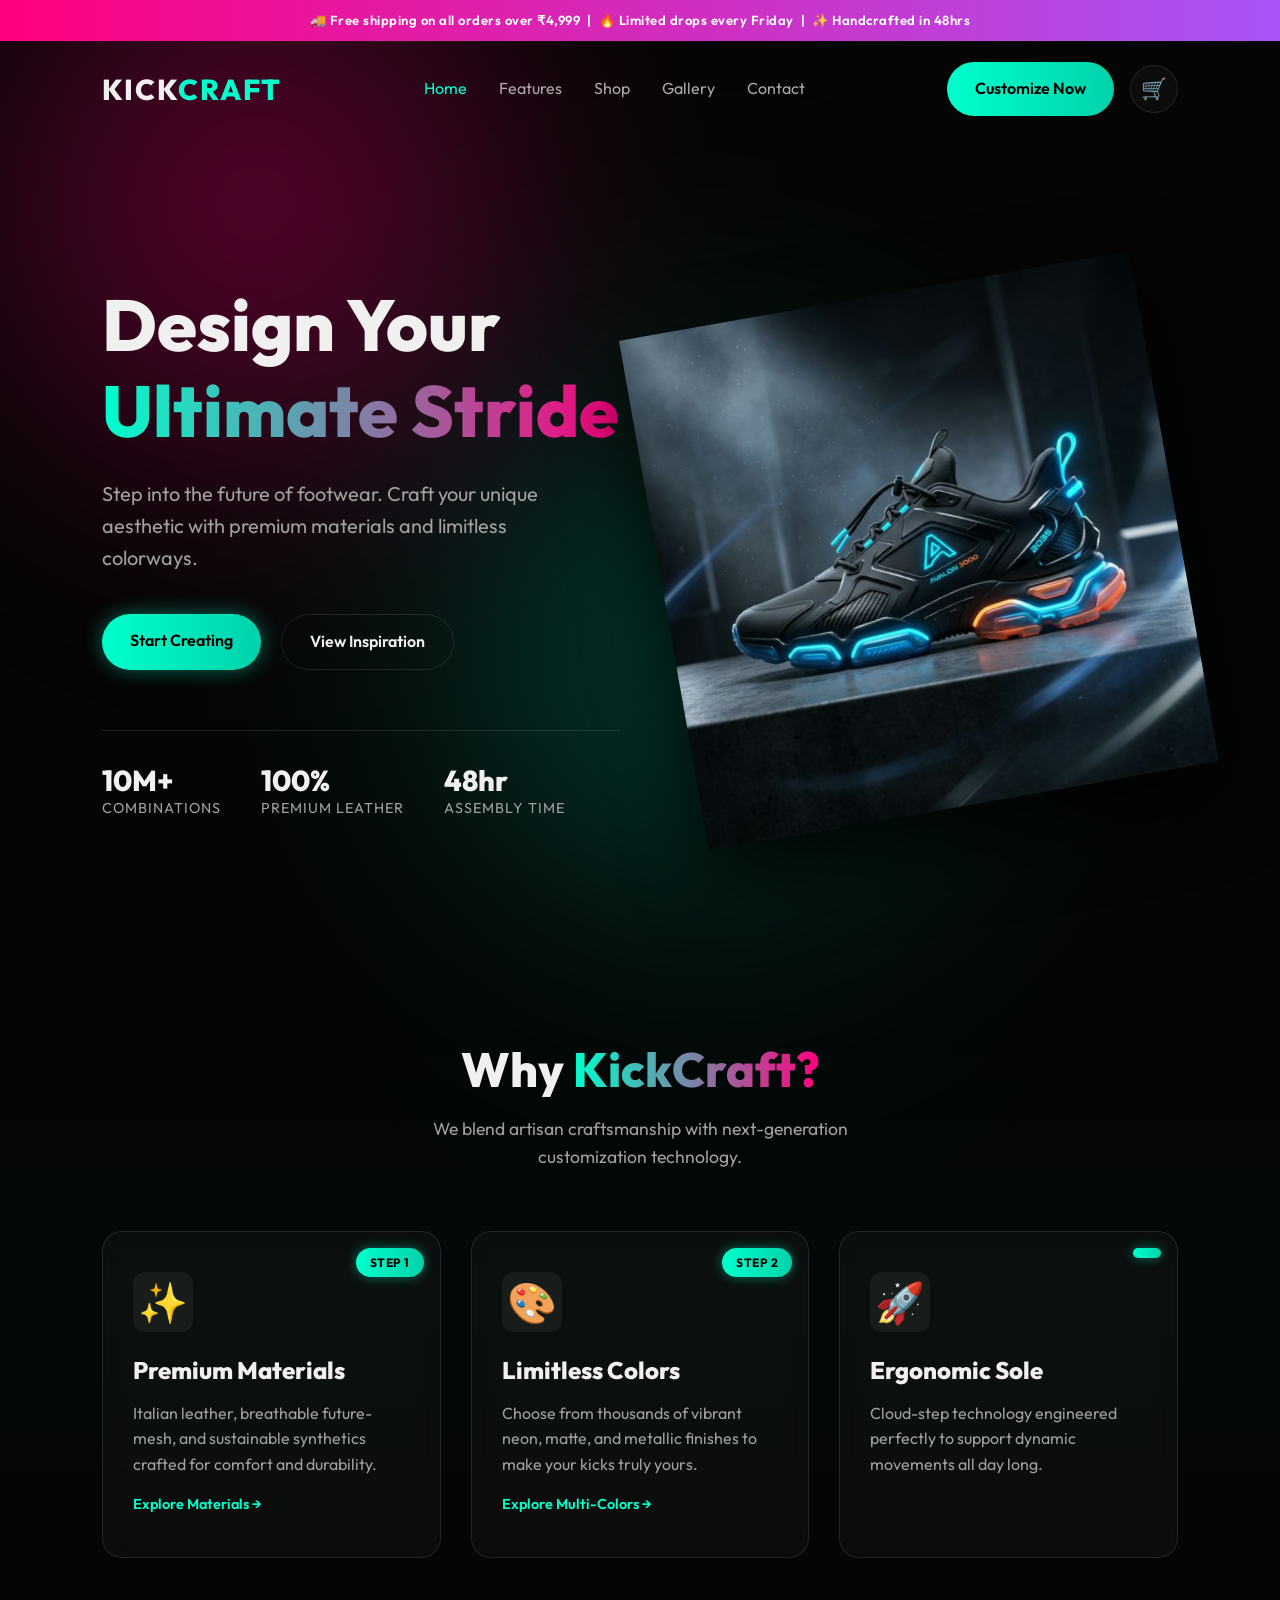
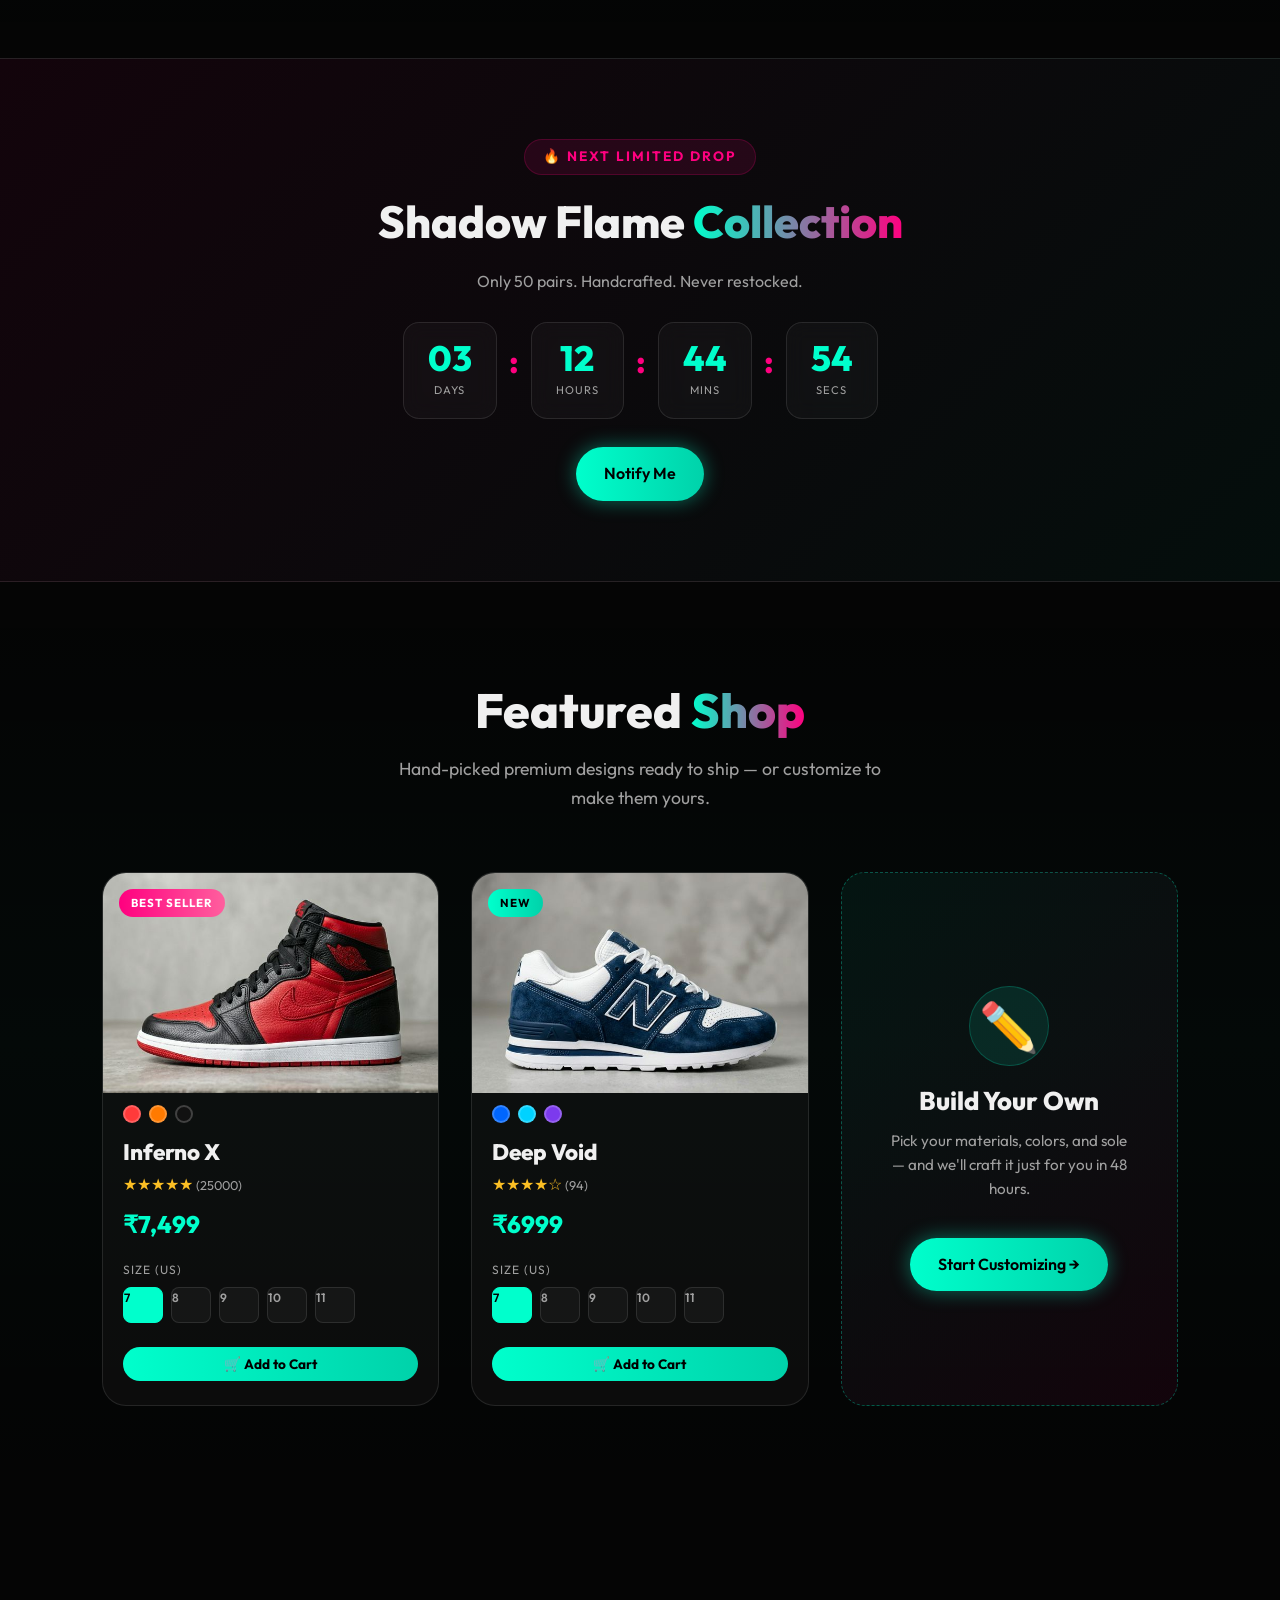
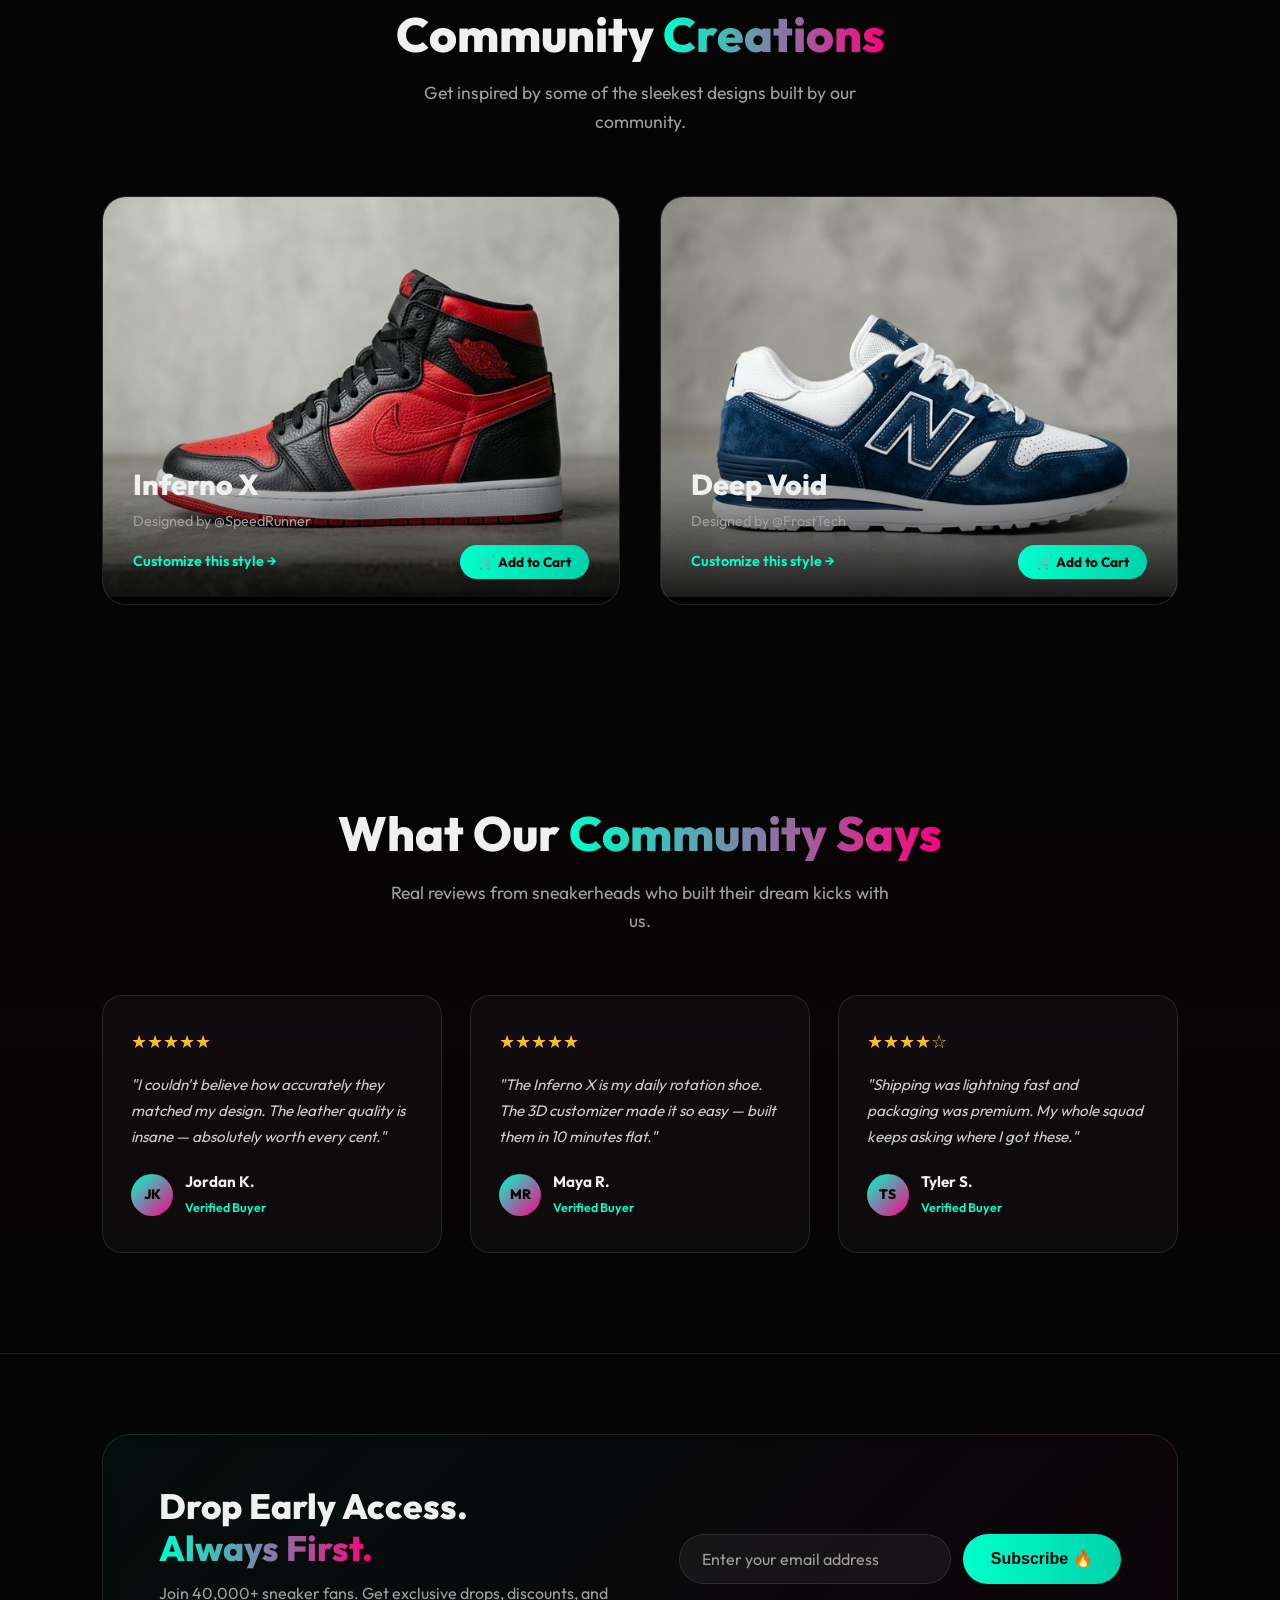
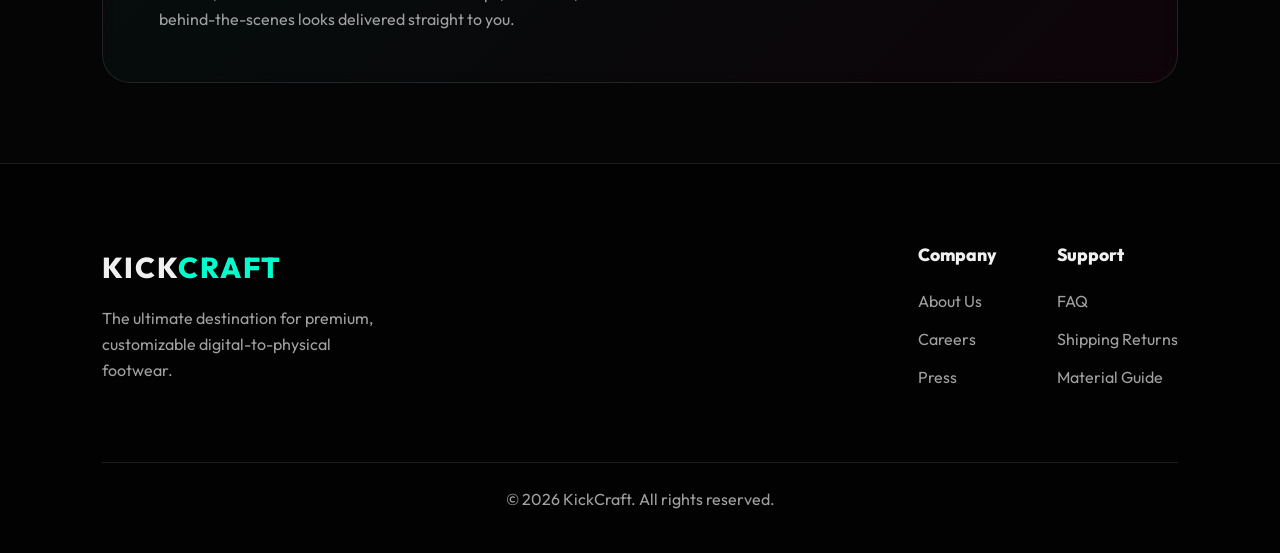
==== commit a0f6d722: "Add gallery images, update pricing, add step badges to features" ====
--- a/index.html
+++ b/index.html
@@ -22,7 +22,7 @@
 
 
     <div class="shipping-banner">
-        🚚 Free shipping on all orders over ₹5999 &nbsp;|&nbsp; 🔥 Limited drops every Friday &nbsp;|&nbsp; ✨
+        🚚 Free shipping on all orders over ₹4,999 &nbsp;|&nbsp; 🔥 Limited drops every Friday &nbsp;|&nbsp; ✨
         Handcrafted in 48hrs
     </div>
 
@@ -83,6 +83,16 @@
         </div>
         <div class="features-grid">
             <div class="feature-card">
+                <div class="step-badge">Step 1</div>
+                <div class="icon-box">✨</div>
+                <h3>Premium Materials</h3>
+                <p>Italian leather, breathable future-mesh, and sustainable synthetics crafted for comfort and
+                    durability.</p>
+                <a href="material.html" class="btn-text" style="display: inline-block; margin-top: 16px;">Explore
+                    Materials &rarr;</a>
+            </div>
+            <div class="feature-card">
+                <div class="step-badge">Step 2</div>
                 <div class="icon-box">🎨</div>
                 <h3>Limitless Colors</h3>
                 <p>Choose from thousands of vibrant neon, matte, and metallic finishes to make your kicks truly yours.
@@ -91,14 +101,7 @@
                     Multi-Colors &rarr;</a>
             </div>
             <div class="feature-card">
-                <div class="icon-box">✨</div>
-                <h3>Premium Materials</h3>
-                <p>Italian leather, breathable future-mesh, and sustainable synthetics crafted for comfort and
-                    durability.</p>
-                <a href="material.html" class="btn-text" style="display: inline-block; margin-top: 16px;">Explore
-                    Materials &rarr;</a>
-            </div>
-            <div class="feature-card">
+                <div class="step-badge"></div>
                 <div class="icon-box">🚀</div>
                 <h3>Ergonomic Sole</h3>
                 <p>Cloud-step technology engineered perfectly to support dynamic movements all day long.</p>
@@ -142,7 +145,7 @@
                 <div class="shop-info">
                     <h3>Inferno X</h3>
                     <div class="shop-stars">★★★★★ <span>(25000)</span></div>
-                    <p class="shop-price">₹25000</p>
+                    <p class="shop-price">₹7,499</p>
                     <div class="size-selector">
                         <label>Size (US)</label>
                         <div class="size-options">
@@ -174,7 +177,7 @@
                 <div class="shop-info">
                     <h3>Deep Void</h3>
                     <div class="shop-stars">★★★★☆ <span>(94)</span></div>
-                    <p class="shop-price">₹11,676</p>
+                    <p class="shop-price">₹6999</p>
                     <div class="size-selector">
                         <label>Size (US)</label>
                         <div class="size-options">
--- a/style.css
+++ b/style.css
@@ -323,6 +323,7 @@
     padding: 40px 30px;
     backdrop-filter: blur(10px);
     transition: var(--transition);
+    position: relative;
 }
 
 .feature-card:hover {
@@ -346,6 +347,21 @@
 .feature-card h3 {
     font-size: 1.5rem;
     margin-bottom: 16px;
+}
+
+.step-badge {
+    position: absolute;
+    top: 16px;
+    right: 16px;
+    background: linear-gradient(90deg, var(--primary), #00d2aa);
+    color: #000;
+    font-size: 0.75rem;
+    font-weight: 700;
+    padding: 5px 14px;
+    border-radius: 20px;
+    letter-spacing: 0.5px;
+    text-transform: uppercase;
+    box-shadow: 0 0 12px var(--primary-glow);
 }
 
 /* Gallery Section */
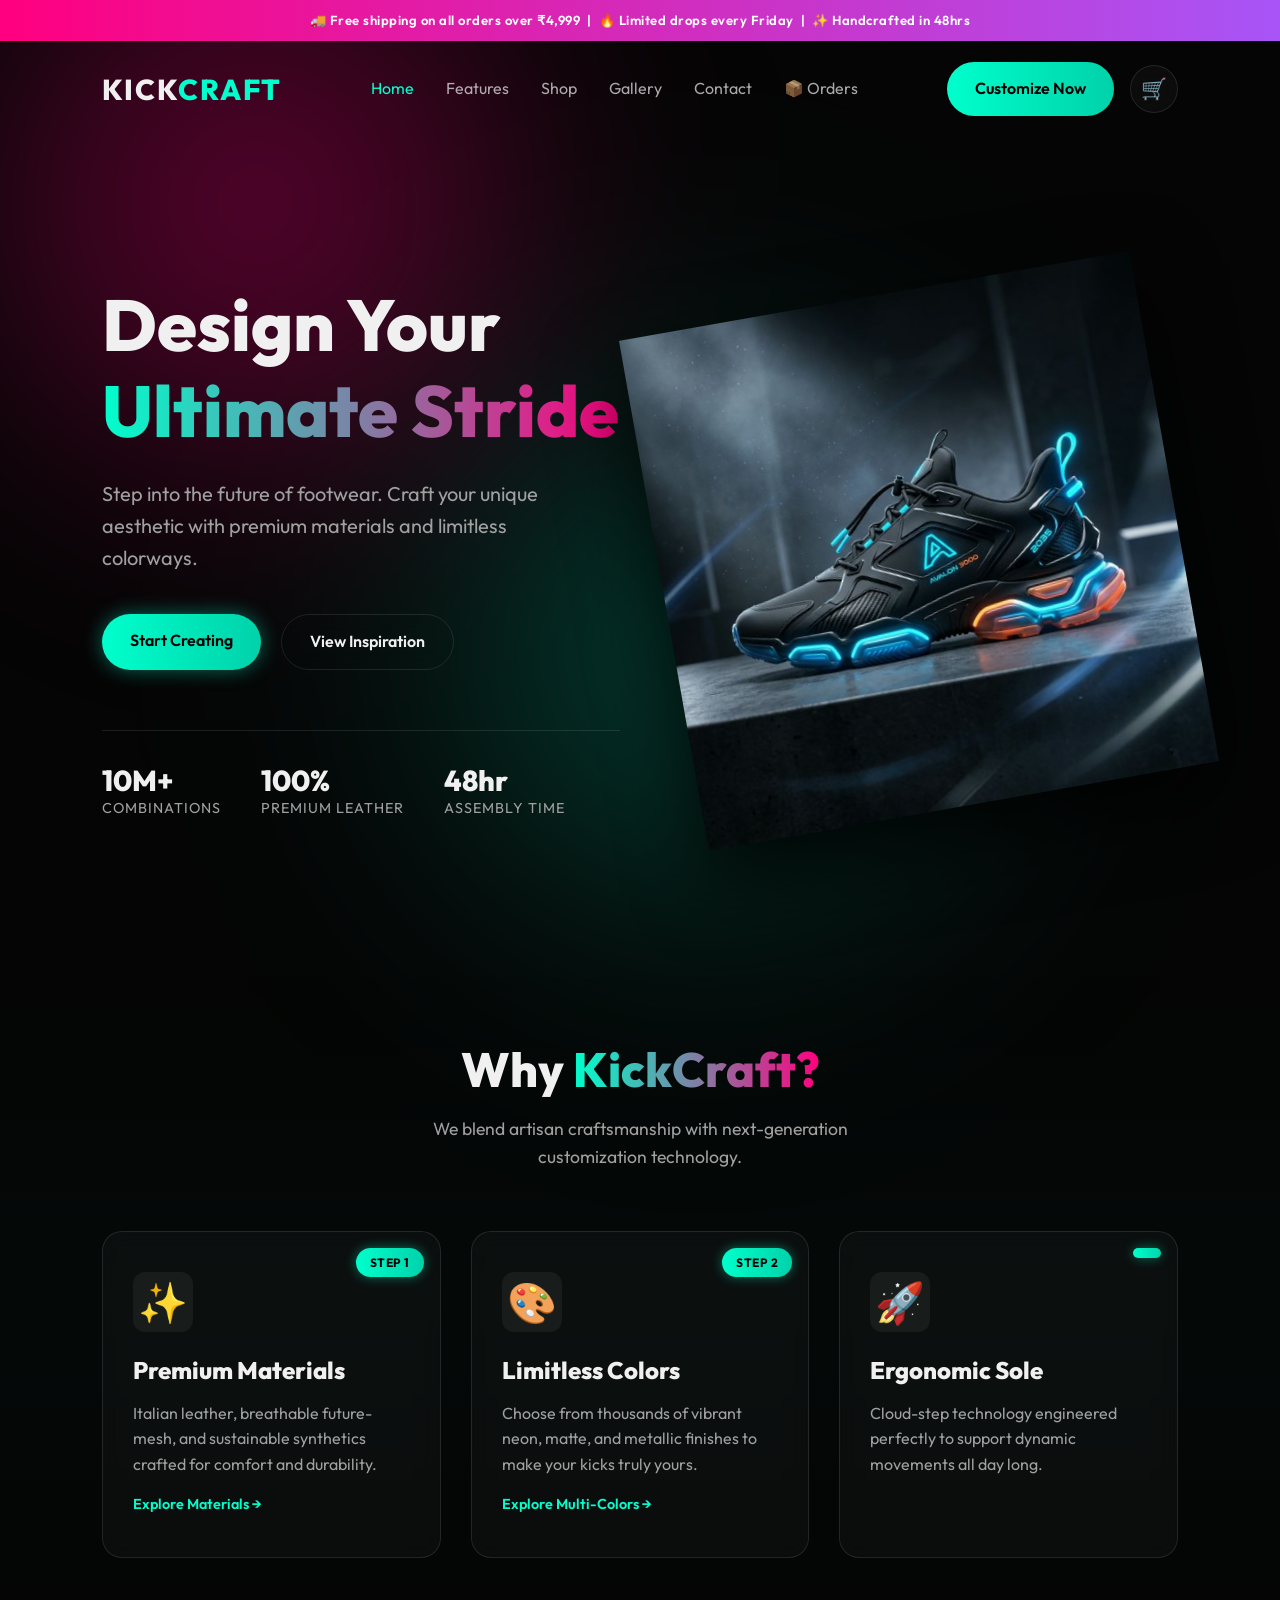
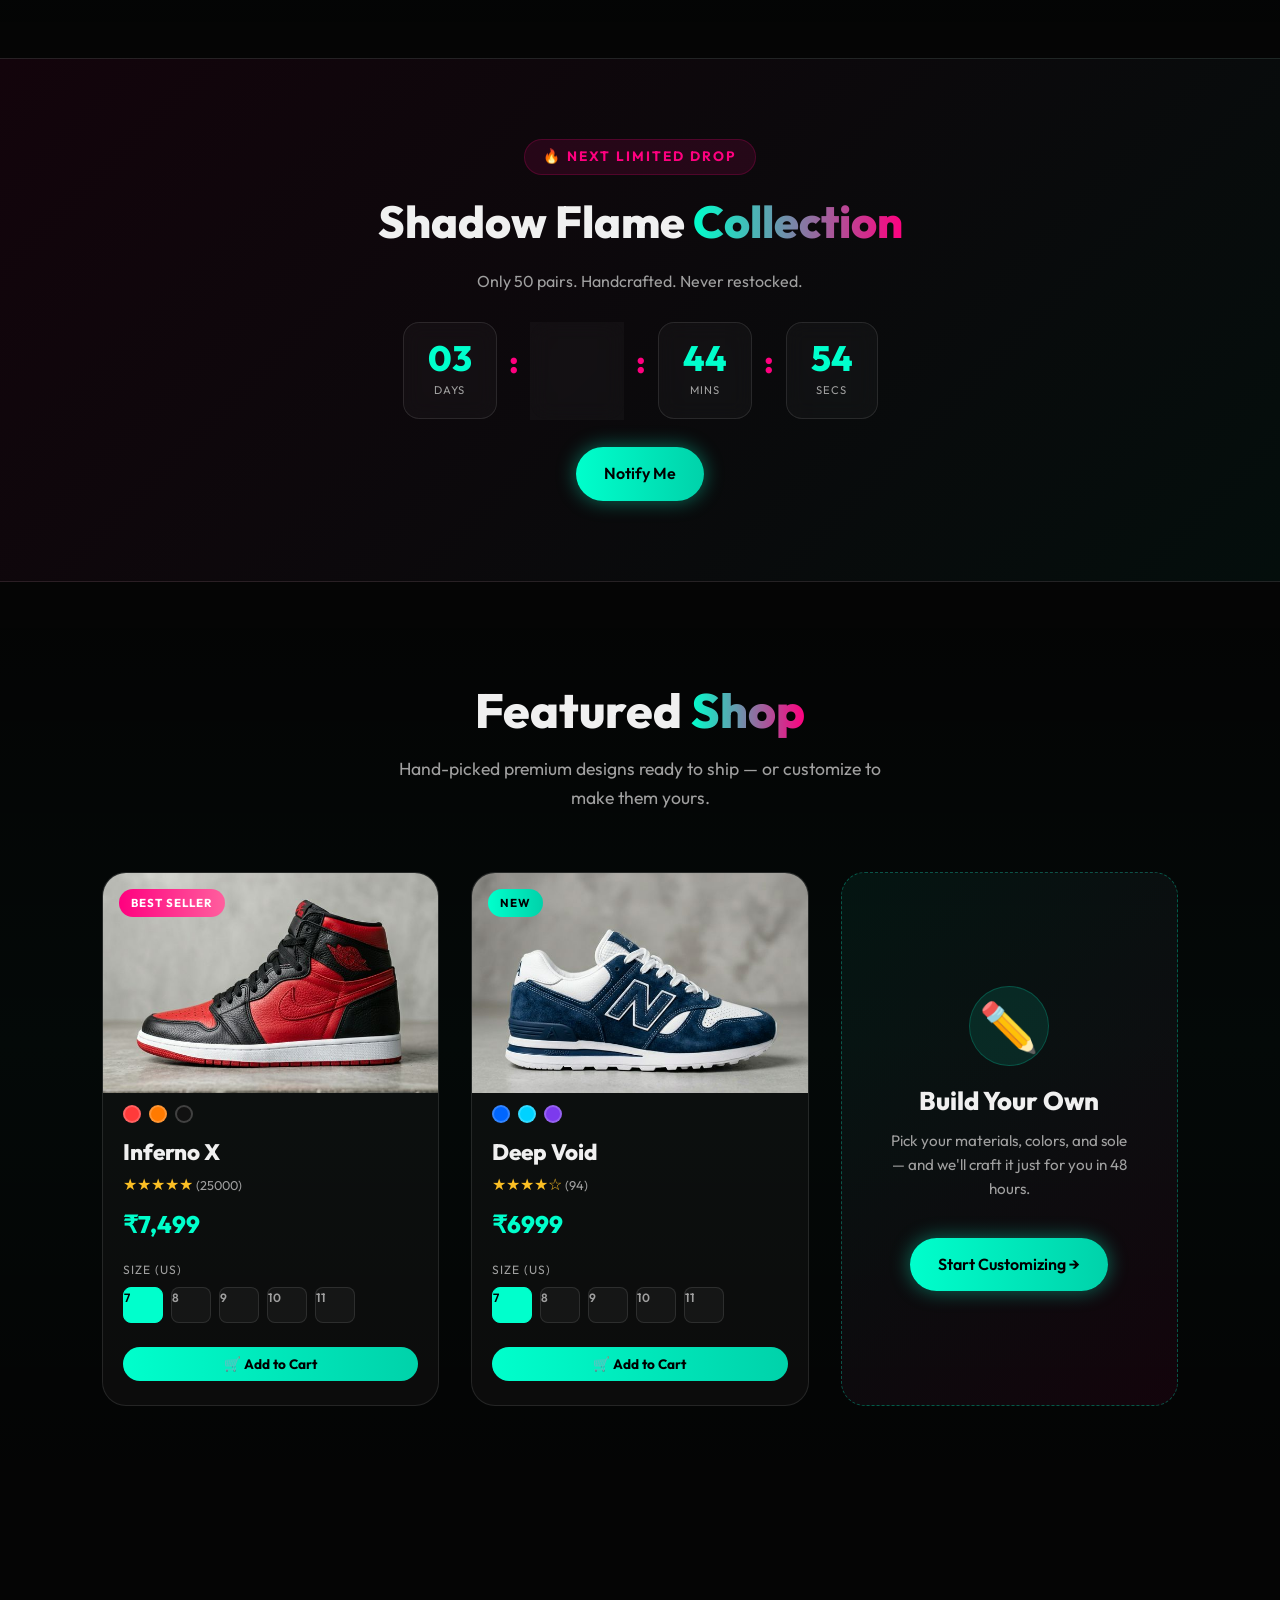
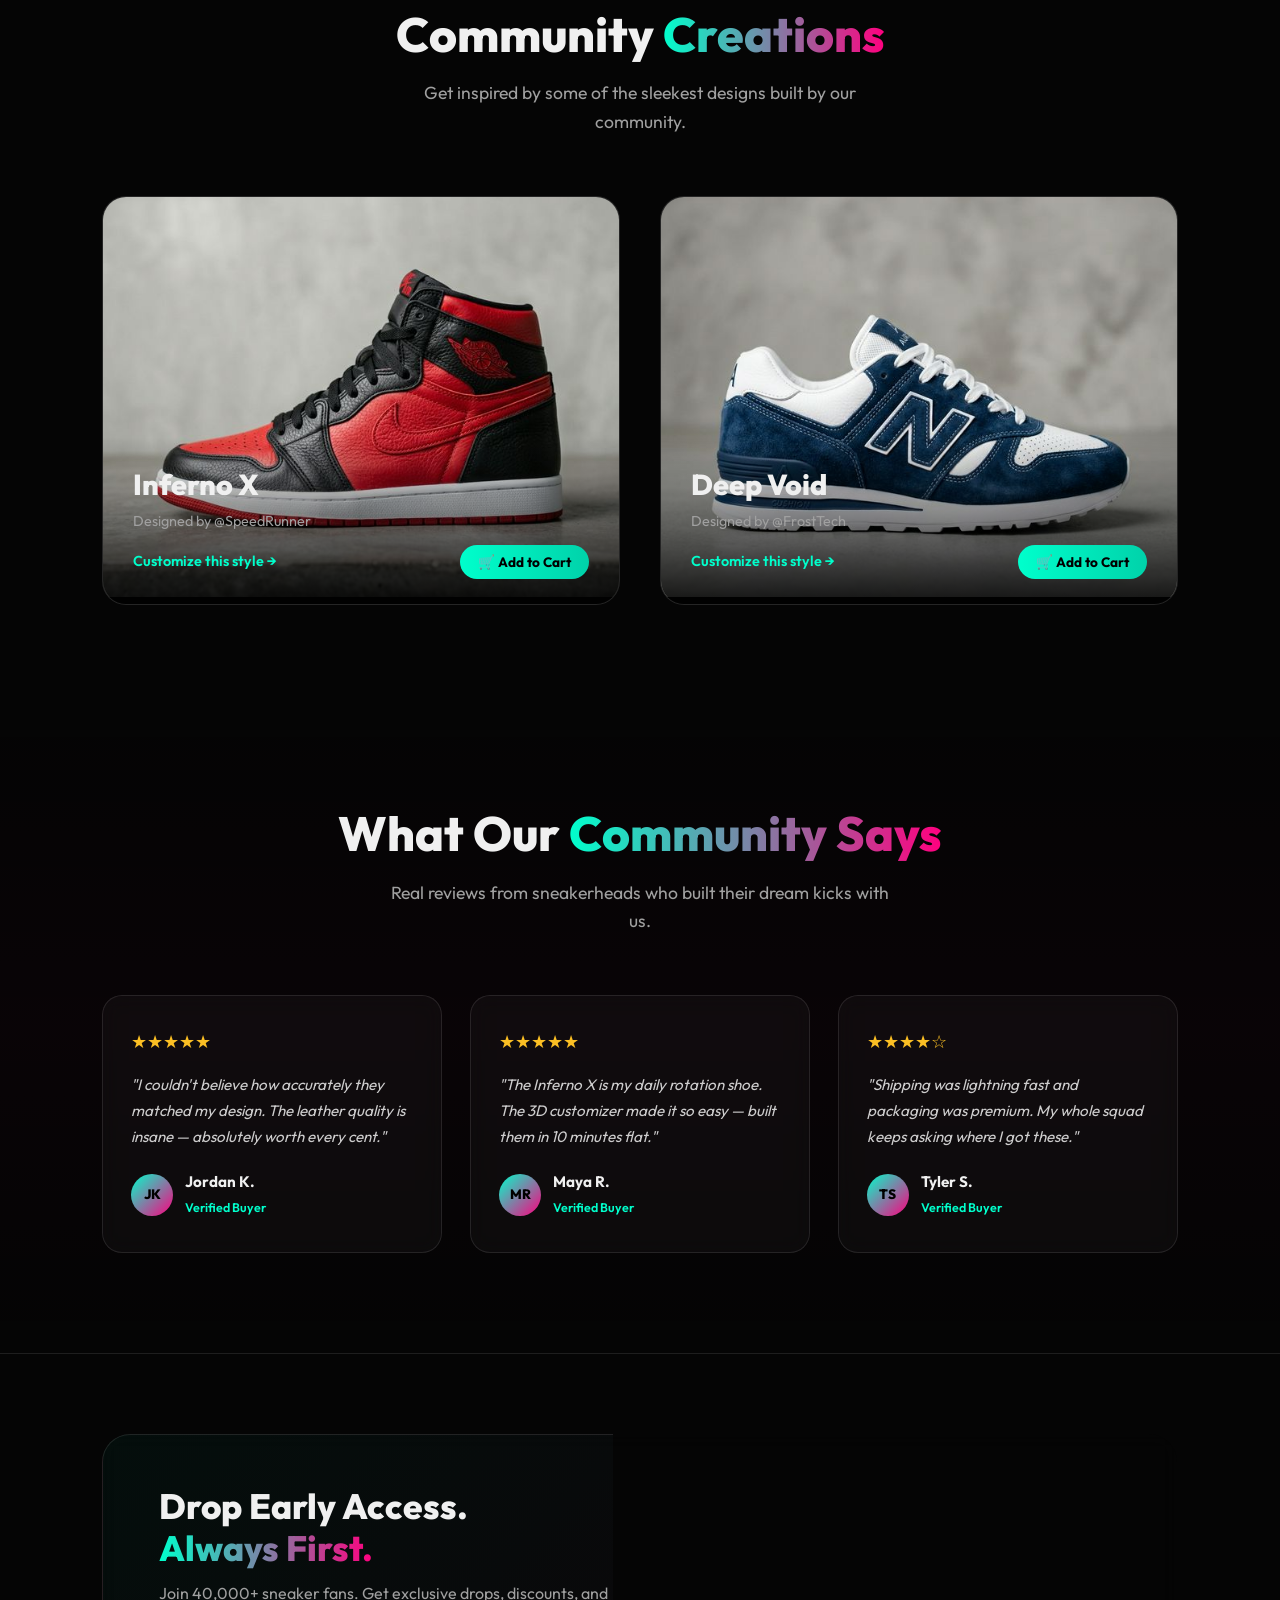
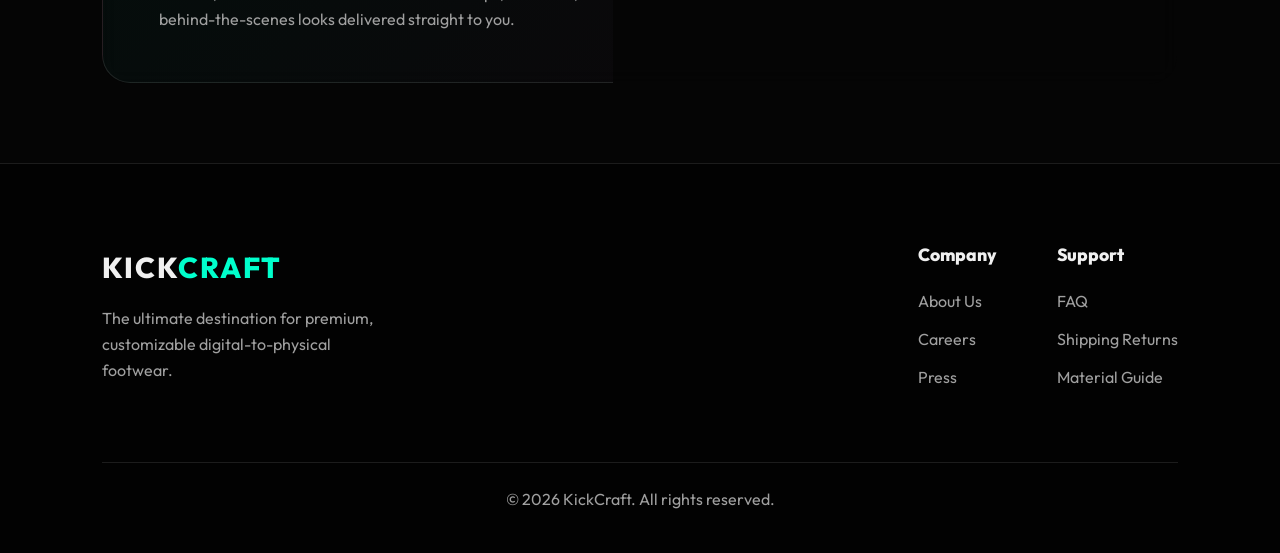
==== commit f1cd7b8f: "added history button" ====
--- a/index.html
+++ b/index.html
@@ -34,6 +34,7 @@
             <li><a href="index.html#shop">Shop</a></li>
             <li><a href="gallery.html">Gallery</a></li>
             <li><a href="index.html#contact">Contact</a></li>
+            <li><a href="orders.html">📦 Orders</a></li>
         </ul>
         <div class="navbar-right">
             <a href="customize.html" class="btn-primary">Customize Now</a>
--- a/style.css
+++ b/style.css
@@ -1426,6 +1426,171 @@
     margin-top: 4px;
 }
 
+/* ===== PAYMENT METHOD SELECTION ===== */
+.payment-methods-selector {
+    display: flex;
+    gap: 8px;
+    margin-bottom: 20px;
+    background: rgba(255, 255, 255, 0.02);
+    border: 1px solid var(--card-border);
+    border-radius: 16px;
+    padding: 6px;
+}
+
+.method-tab {
+    flex: 1;
+    background: transparent;
+    border: none;
+    color: var(--text-muted);
+    font-family: 'Outfit', sans-serif;
+    font-size: 0.85rem;
+    font-weight: 600;
+    padding: 10px 6px;
+    border-radius: 12px;
+    cursor: pointer;
+    transition: var(--transition);
+    display: flex;
+    flex-direction: column;
+    align-items: center;
+    gap: 6px;
+}
+
+.method-tab:hover {
+    color: var(--text-color);
+    background: rgba(255, 255, 255, 0.03);
+}
+
+.method-tab.active {
+    color: #000;
+    background: linear-gradient(90deg, var(--primary), #00d2aa);
+    box-shadow: 0 0 15px var(--primary-glow);
+}
+
+.method-tab .icon {
+    font-size: 1.2rem;
+}
+
+/* Method containers transition */
+.method-content {
+    display: block;
+    animation: fadeInPayment 0.3s ease;
+}
+
+.method-content.hidden {
+    display: none;
+}
+
+/* UPI Styles */
+.upi-verify-wrapper {
+    display: flex;
+    gap: 10px;
+}
+
+.upi-verify-wrapper input {
+    flex: 1;
+}
+
+.btn-verify-upi {
+    padding: 10px 16px;
+    border-radius: 12px;
+    font-size: 0.85rem;
+    font-weight: 600;
+    cursor: pointer;
+    background: rgba(255, 255, 255, 0.05);
+    border: 1px solid var(--card-border);
+    color: var(--text-color);
+    transition: var(--transition);
+}
+
+.btn-verify-upi:hover {
+    border-color: var(--primary);
+    color: var(--primary);
+}
+
+.upi-qr-section {
+    display: flex;
+    flex-direction: column;
+    align-items: center;
+    gap: 10px;
+    margin-top: 15px;
+    padding: 16px;
+    background: rgba(255, 255, 255, 0.02);
+    border: 1px solid var(--card-border);
+    border-radius: 16px;
+    text-align: center;
+}
+
+.qr-code-placeholder {
+    width: 130px;
+    height: 130px;
+    background: #fff;
+    border-radius: 12px;
+    padding: 10px;
+    display: flex;
+    align-items: center;
+    justify-content: center;
+    position: relative;
+    box-shadow: 0 0 20px rgba(255, 255, 255, 0.1);
+}
+
+.qr-code-placeholder img {
+    max-width: 100%;
+    max-height: 100%;
+    object-fit: contain;
+}
+
+/* Scan line animation inside QR code */
+.qr-scan-line {
+    position: absolute;
+    left: 0;
+    right: 0;
+    height: 3px;
+    background: var(--primary);
+    box-shadow: 0 0 8px var(--primary-glow);
+    animation: scanAnimation 2s infinite linear;
+}
+
+@keyframes scanAnimation {
+    0% { top: 0%; }
+    50% { top: 100%; }
+    100% { top: 0%; }
+}
+
+@keyframes fadeInPayment {
+    from { opacity: 0; transform: translateY(10px); }
+    to { opacity: 1; transform: translateY(0); }
+}
+
+/* COD Styles */
+.cod-info-box {
+    display: flex;
+    align-items: flex-start;
+    gap: 12px;
+    padding: 16px;
+    background: rgba(0, 255, 204, 0.05);
+    border: 1px dashed var(--primary);
+    border-radius: 16px;
+    margin-top: 8px;
+}
+
+.cod-info-box .cod-icon {
+    font-size: 1.8rem;
+}
+
+.cod-info-box p {
+    font-size: 0.9rem;
+    color: var(--text-color);
+    line-height: 1.4;
+    margin: 0;
+}
+
+.cod-info-box small {
+    display: block;
+    color: var(--text-muted);
+    margin-top: 4px;
+    font-size: 0.78rem;
+}
+
 /* ===== ORDER HISTORY PAGE ===== */
 .orders-page-container {
     max-width: 800px;
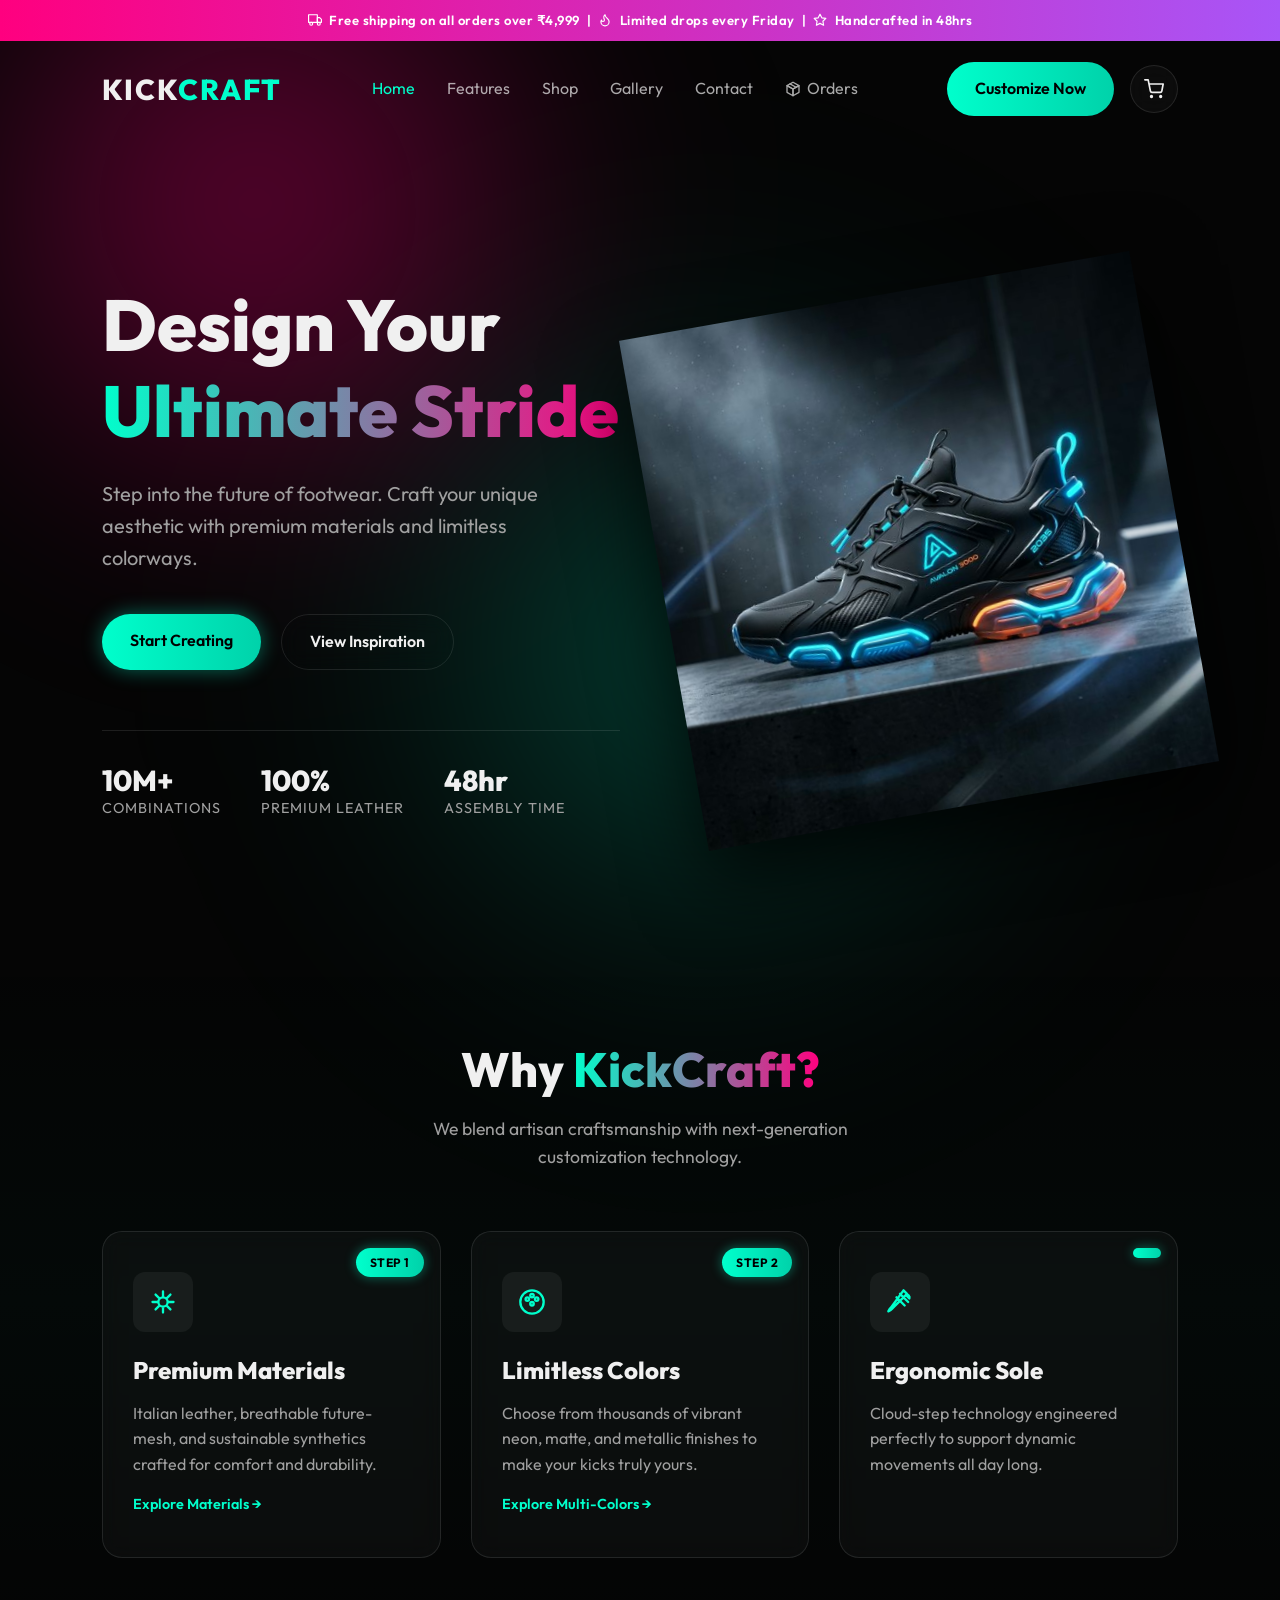
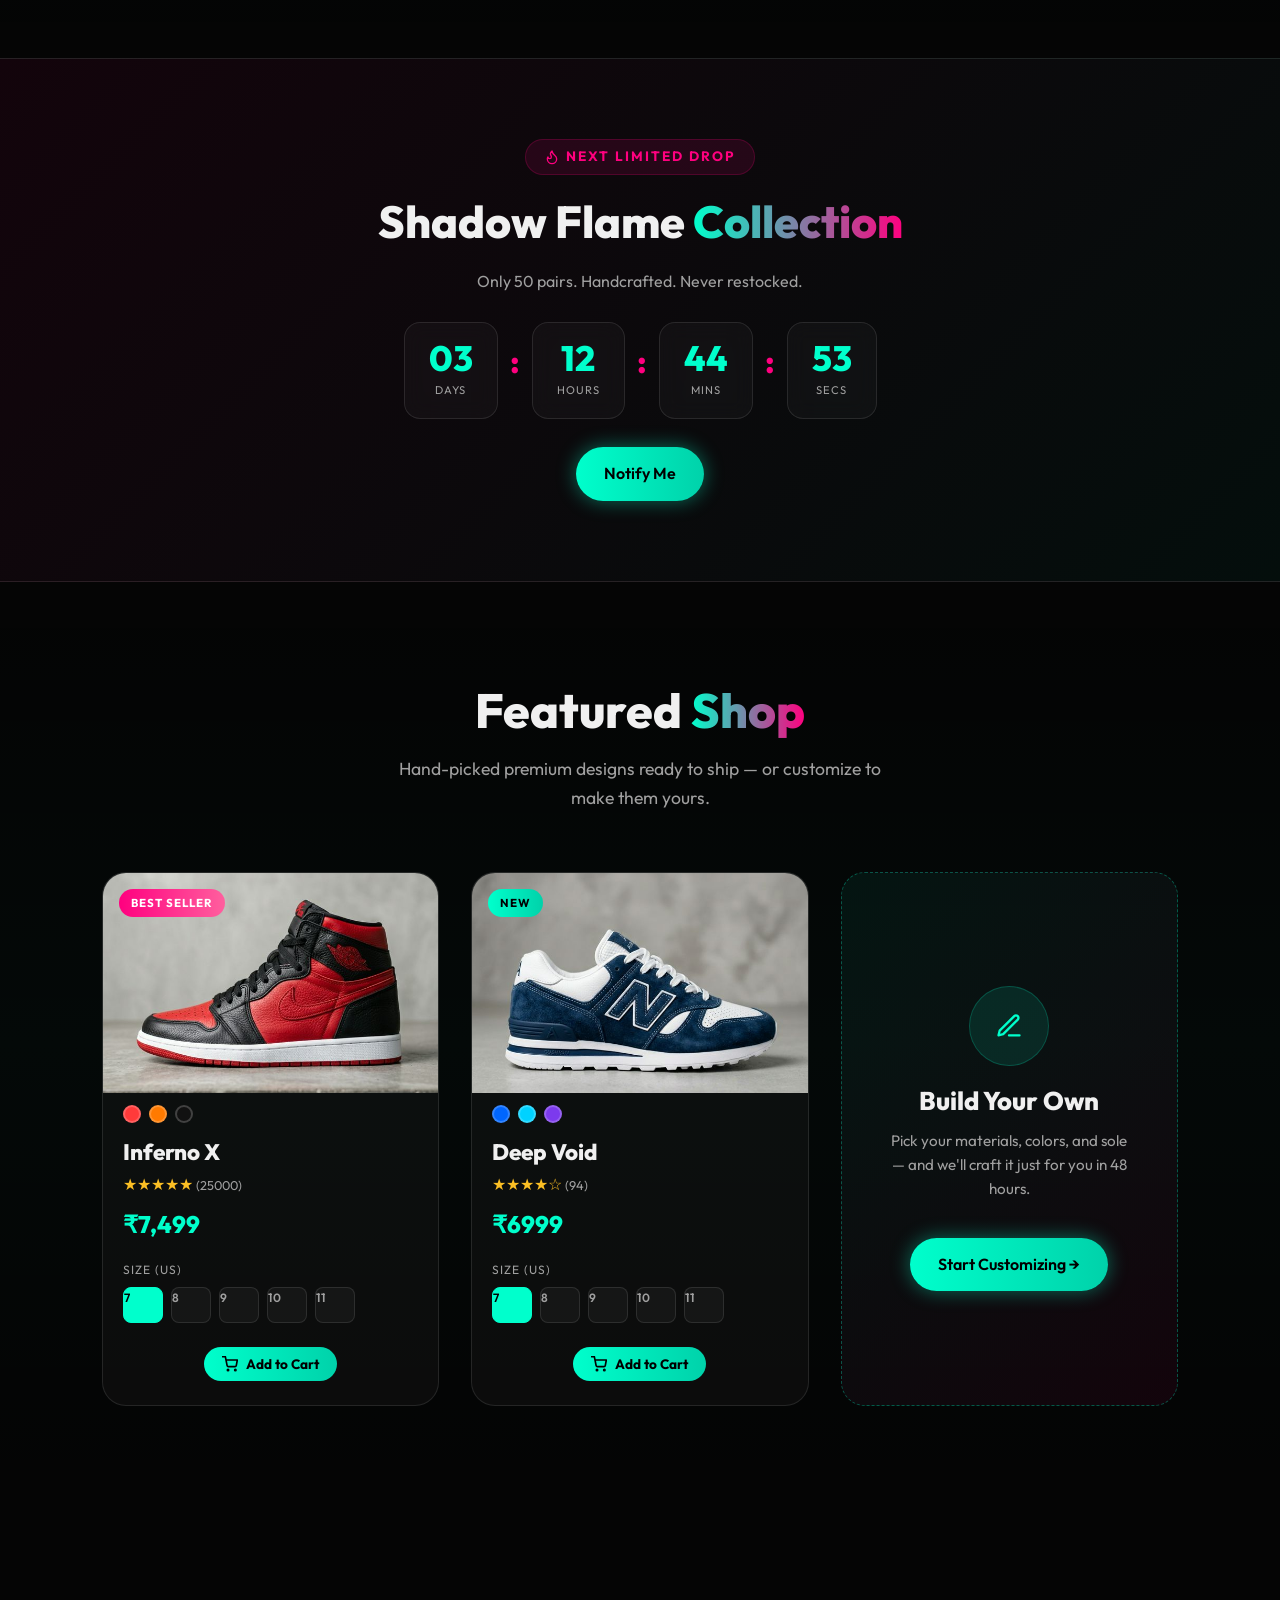
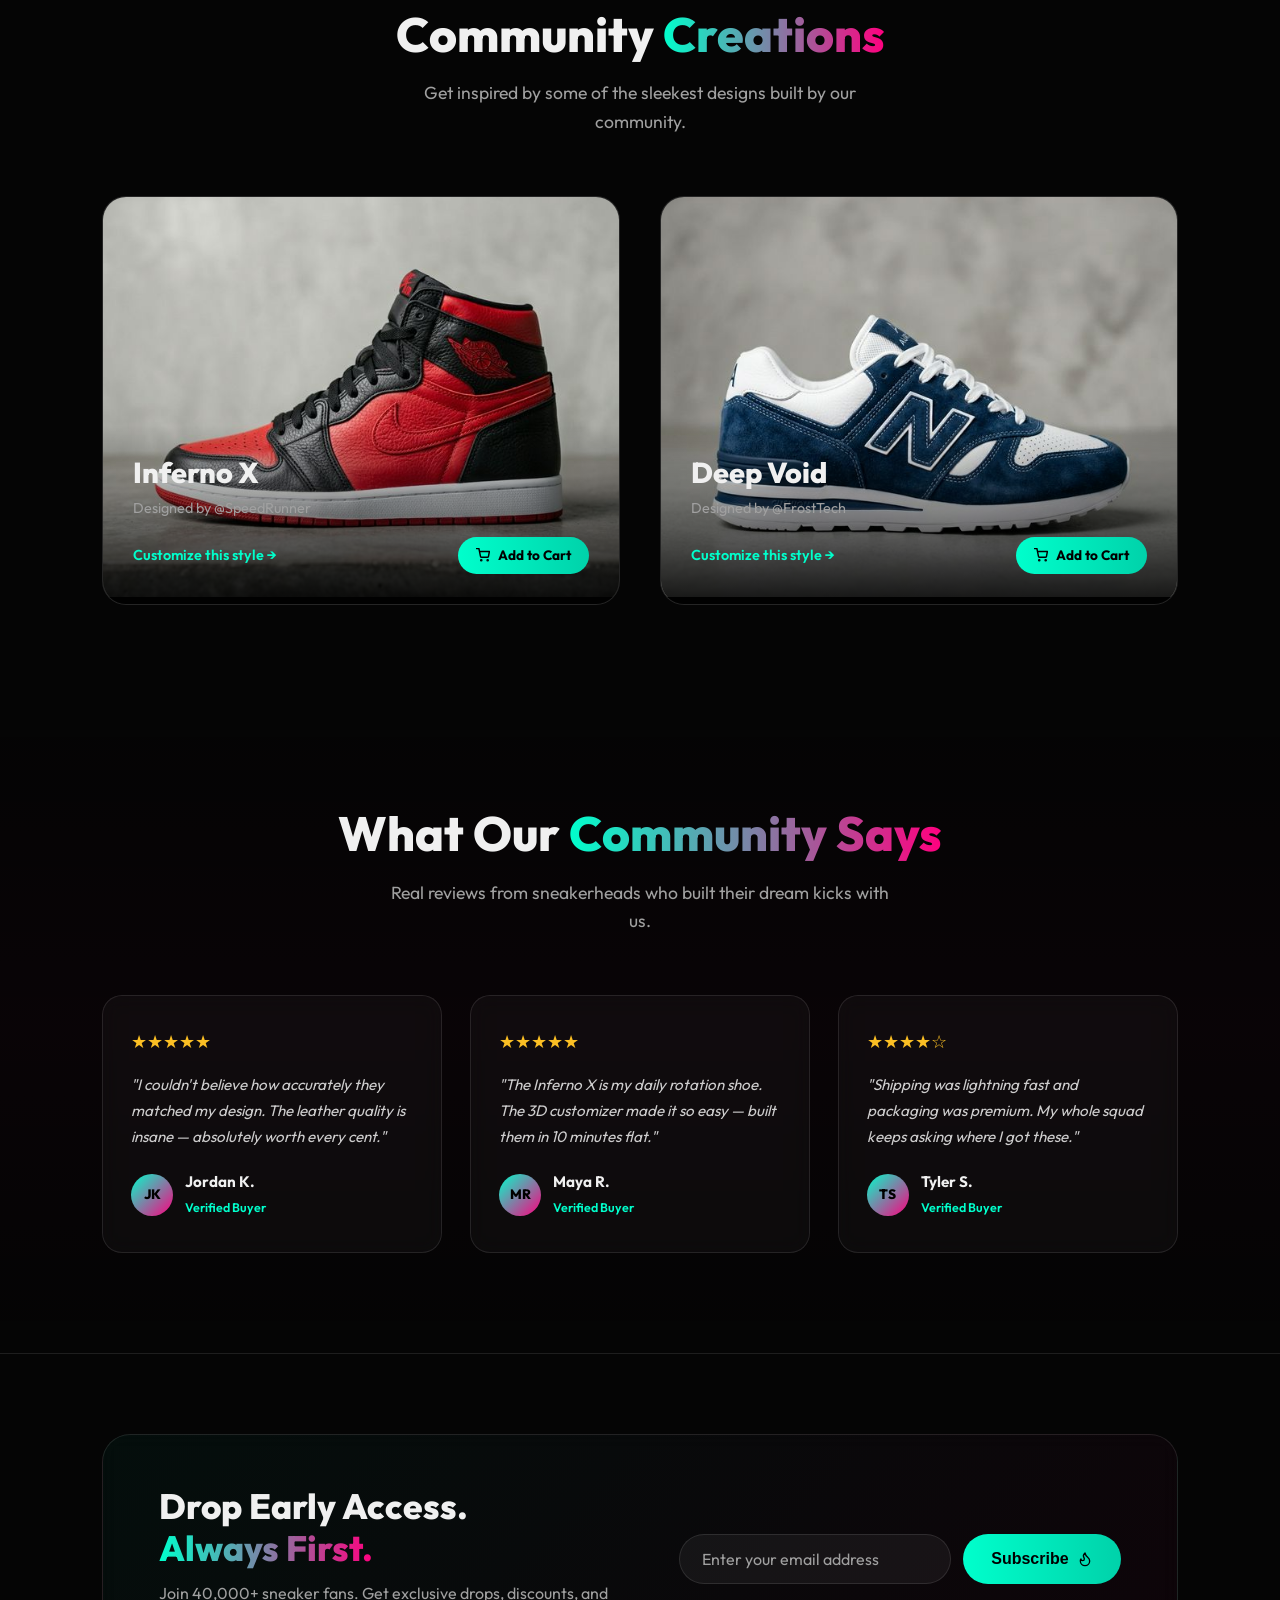
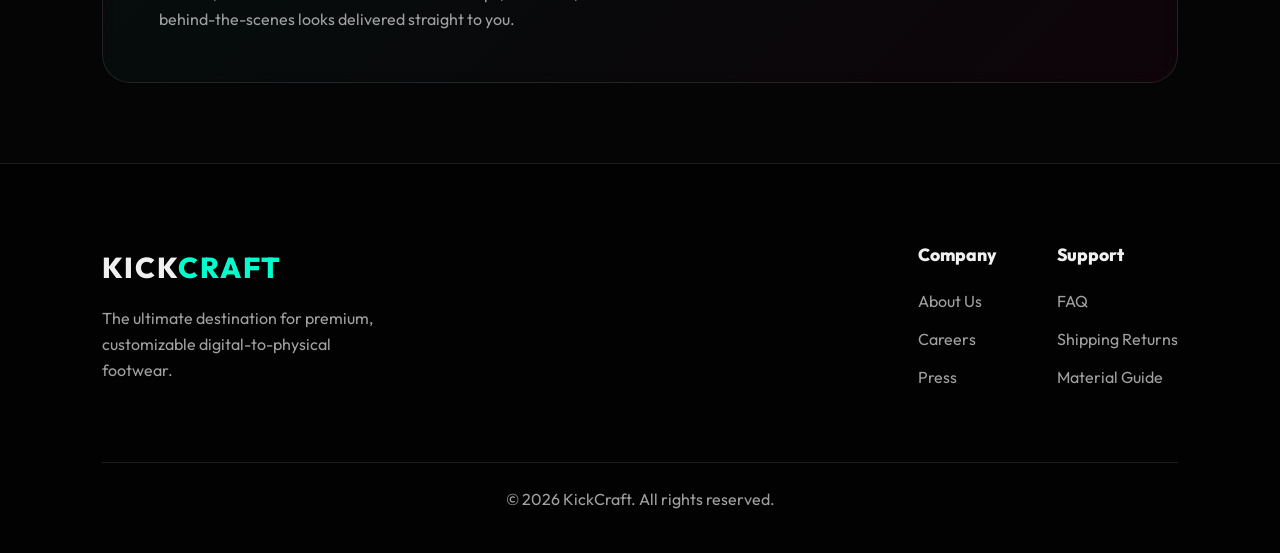
==== commit 027be1f0: "added svg" ====
--- a/index.html
+++ b/index.html
@@ -22,8 +22,7 @@
 
 
     <div class="shipping-banner">
-        🚚 Free shipping on all orders over ₹4,999 &nbsp;|&nbsp; 🔥 Limited drops every Friday &nbsp;|&nbsp; ✨
-        Handcrafted in 48hrs
+        <svg xmlns="http://www.w3.org/2000/svg" width="14" height="14" viewBox="0 0 24 24" fill="none" stroke="currentColor" stroke-width="2" stroke-linecap="round" stroke-linejoin="round" style="vertical-align: -2px; margin-right: 4px;"><rect x="1" y="3" width="15" height="13"></rect><polygon points="16 8 20 8 23 11 23 16 16 16 16 8"></polygon><circle cx="5.5" cy="18.5" r="2.5"></circle><circle cx="18.5" cy="18.5" r="2.5"></circle></svg> Free shipping on all orders over ₹4,999 &nbsp;|&nbsp; <svg xmlns="http://www.w3.org/2000/svg" width="14" height="14" viewBox="0 0 24 24" fill="none" stroke="currentColor" stroke-width="2" stroke-linecap="round" stroke-linejoin="round" style="vertical-align: -2px; margin-right: 4px;"><path d="M8.5 14.5A2.5 2.5 0 0 0 11 12c0-1.38-.5-2-1-3-1.072-2.143-.224-4.054 2-6 .5 2.5 2 4.9 4 6.5 2 1.6 3 3.5 3 5.5a7 7 0 1 1-14 0c0-1.153.433-2.294 1-3a2.5 2.5 0 0 0 2.5 2.5z"></path></svg> Limited drops every Friday &nbsp;|&nbsp; <svg xmlns="http://www.w3.org/2000/svg" width="14" height="14" viewBox="0 0 24 24" fill="none" stroke="currentColor" stroke-width="2" stroke-linecap="round" stroke-linejoin="round" style="vertical-align: -2px; margin-right: 4px;"><polygon points="12 2 15.09 8.26 22 9.27 17 14.14 18.18 21.02 12 17.77 5.82 21.02 7 14.14 2 9.27 8.91 8.26 12 2"></polygon></svg> Handcrafted in 48hrs
     </div>
 
     <nav class="navbar">
@@ -34,12 +33,12 @@
             <li><a href="index.html#shop">Shop</a></li>
             <li><a href="gallery.html">Gallery</a></li>
             <li><a href="index.html#contact">Contact</a></li>
-            <li><a href="orders.html">📦 Orders</a></li>
+            <li><a href="orders.html" style="display: flex; align-items: center; gap: 6px;"><svg xmlns="http://www.w3.org/2000/svg" width="16" height="16" viewBox="0 0 24 24" fill="none" stroke="currentColor" stroke-width="2" stroke-linecap="round" stroke-linejoin="round" style="display: inline-block;"><line x1="16.5" y1="9.4" x2="7.5" y2="4.21"></line><polygon points="12 22.08 12 12 3 6.92 3 17 12 22.08"></polygon><polygon points="12 22.08 12 12 21 6.92 21 17 12 22.08"></polygon><polygon points="12 12 3 6.92 12 1.84 21 6.92 12 12"></polygon></svg> Orders</a></li>
         </ul>
         <div class="navbar-right">
             <a href="customize.html" class="btn-primary">Customize Now</a>
-            <button class="cart-icon-btn" id="cartOpenBtn">
-                🛒
+            <button class="cart-icon-btn" id="cartOpenBtn" aria-label="Shopping Cart">
+                <svg xmlns="http://www.w3.org/2000/svg" width="20" height="20" viewBox="0 0 24 24" fill="none" stroke="currentColor" stroke-width="2" stroke-linecap="round" stroke-linejoin="round" class="feather feather-shopping-cart"><circle cx="9" cy="21" r="1"></circle><circle cx="20" cy="21" r="1"></circle><path d="M1 1h4l2.68 13.39a2 2 0 0 0 2 1.61h9.72a2 2 0 0 0 2-1.61L23 6H6"></path></svg>
                 <span class="cart-badge" id="cartBadge" style="display: none;">0</span>
             </button>
         </div>
@@ -85,7 +84,9 @@
         <div class="features-grid">
             <div class="feature-card">
                 <div class="step-badge">Step 1</div>
-                <div class="icon-box">✨</div>
+                <div class="icon-box">
+                    <svg xmlns="http://www.w3.org/2000/svg" width="28" height="28" viewBox="0 0 24 24" fill="none" stroke="var(--primary)" stroke-width="2" stroke-linecap="round" stroke-linejoin="round"><path d="M12 3v4M12 17v4M3 12h4M17 12h4M18.364 5.636l-2.828 2.828M8.464 15.536l-2.828 2.828M5.636 5.636l2.828 2.828M15.536 15.536l2.828 2.828M12 8a4 4 0 1 0 0 8 4 4 0 0 0 0-8z"></path></svg>
+                </div>
                 <h3>Premium Materials</h3>
                 <p>Italian leather, breathable future-mesh, and sustainable synthetics crafted for comfort and
                     durability.</p>
@@ -94,7 +95,9 @@
             </div>
             <div class="feature-card">
                 <div class="step-badge">Step 2</div>
-                <div class="icon-box">🎨</div>
+                <div class="icon-box">
+                    <svg xmlns="http://www.w3.org/2000/svg" width="28" height="28" viewBox="0 0 24 24" fill="none" stroke="var(--primary)" stroke-width="2" stroke-linecap="round" stroke-linejoin="round"><path d="M12 22C17.5228 22 22 17.5228 22 12C22 6.47715 17.5228 2 12 2C6.47715 2 2 6.47715 2 12C2 17.5228 6.47715 22 12 22Z"></path><path d="M12 8A1.5 1.5 0 1 0 12 5A1.5 1.5 0 0 0 12 8Z"></path><path d="M16 11A1.5 1.5 0 1 0 16 8A1.5 1.5 0 0 0 16 11Z"></path><path d="M8 11A1.5 1.5 0 1 0 8 8A1.5 1.5 0 0 0 8 11Z"></path><path d="M12 15A1.5 1.5 0 1 0 12 12A1.5 1.5 0 0 0 12 15Z"></path></svg>
+                </div>
                 <h3>Limitless Colors</h3>
                 <p>Choose from thousands of vibrant neon, matte, and metallic finishes to make your kicks truly yours.
                 </p>
@@ -103,7 +106,9 @@
             </div>
             <div class="feature-card">
                 <div class="step-badge"></div>
-                <div class="icon-box">🚀</div>
+                <div class="icon-box">
+                    <svg xmlns="http://www.w3.org/2000/svg" width="28" height="28" viewBox="0 0 24 24" fill="none" stroke="var(--primary)" stroke-width="2" stroke-linecap="round" stroke-linejoin="round"><path d="M4.5 16.5c-1.5 1.25-2.5 3.5-2.5 3.5s2.25-1 3.5-2.5L18 5l-3-3L4.5 16.5zM12 5l7 7M9 8l7 7M20 9c.75-2-1-3.75-3-3l3 3z"></path></svg>
+                </div>
                 <h3>Ergonomic Sole</h3>
                 <p>Cloud-step technology engineered perfectly to support dynamic movements all day long.</p>
             </div>
@@ -112,7 +117,10 @@
 
     <section class="drops-section">
         <div class="drops-inner">
-            <div class="drops-label">🔥 Next Limited Drop</div>
+            <div class="drops-label" style="display: inline-flex; align-items: center; gap: 6px;">
+                <svg xmlns="http://www.w3.org/2000/svg" width="16" height="16" viewBox="0 0 24 24" fill="none" stroke="currentColor" stroke-width="2" stroke-linecap="round" stroke-linejoin="round" class="drops-fire-icon"><path d="M8.5 14.5A2.5 2.5 0 0 0 11 12c0-1.38-.5-2-1-3-1.072-2.143-.224-4.054 2-6 .5 2.5 2 4.9 4 6.5 2 1.6 3 3.5 3 5.5a7 7 0 1 1-14 0c0-1.153.433-2.294 1-3a2.5 2.5 0 0 0 2.5 2.5z"></path></svg>
+                Next Limited Drop
+            </div>
             <h2 class="drops-title">Shadow Flame <span class="gradient-text">Collection</span></h2>
             <p class="drops-sub">Only 50 pairs. Handcrafted. Never restocked.</p>
             <div class="countdown">
@@ -163,7 +171,10 @@
                         </div>
                     </div>
 
-                    <button class="btn-add-cart">🛒 Add to Cart</button>
+                    <button class="btn-add-cart" style="display: flex; align-items: center; justify-content: center; gap: 8px; margin: 0 auto;">
+                        <svg xmlns="http://www.w3.org/2000/svg" width="16" height="16" viewBox="0 0 24 24" fill="none" stroke="currentColor" stroke-width="2.5" stroke-linecap="round" stroke-linejoin="round" style="display: inline-block;"><circle cx="9" cy="21" r="1"></circle><circle cx="20" cy="21" r="1"></circle><path d="M1 1h4l2.68 13.39a2 2 0 0 0 2 1.61h9.72a2 2 0 0 0 2-1.61L23 6H6"></path></svg>
+                        Add to Cart
+                    </button>
                 </div>
             </div>
 
@@ -194,13 +205,18 @@
                             <label for="sd-11" class="size-btn">11</label>
                         </div>
                     </div>
-                    <button class="btn-add-cart">🛒 Add to Cart</button>
+                    <button class="btn-add-cart" style="display: flex; align-items: center; justify-content: center; gap: 8px; margin: 0 auto;">
+                        <svg xmlns="http://www.w3.org/2000/svg" width="16" height="16" viewBox="0 0 24 24" fill="none" stroke="currentColor" stroke-width="2.5" stroke-linecap="round" stroke-linejoin="round" style="display: inline-block;"><circle cx="9" cy="21" r="1"></circle><circle cx="20" cy="21" r="1"></circle><path d="M1 1h4l2.68 13.39a2 2 0 0 0 2 1.61h9.72a2 2 0 0 0 2-1.61L23 6H6"></path></svg>
+                        Add to Cart
+                    </button>
                 </div>
             </div>
 
             <div class="shop-card shop-card-cta">
                 <div class="cta-card-inner">
-                    <div class="cta-icon">✏️</div>
+                    <div class="cta-icon">
+                        <svg xmlns="http://www.w3.org/2000/svg" width="28" height="28" viewBox="0 0 24 24" fill="none" stroke="var(--primary)" stroke-width="2" stroke-linecap="round" stroke-linejoin="round"><path d="M12 20h9M16.5 3.5a2.121 2.121 0 0 1 3 3L7 19l-4 1 1-4L16.5 3.5z"></path></svg>
+                    </div>
                     <h3>Build Your Own</h3>
                     <p>Pick your materials, colors, and sole — and we'll craft it just for you in 48 hours.</p>
                     <a href="customize.html" class="btn-primary glow" style="margin-top: 24px;">Start Customizing
@@ -226,7 +242,10 @@
                     <div class="card-actions">
                         <a href="#" class="btn-text">Customize this style &rarr;</a>
                         <label for="cart-toggle" class="btn-add-cart-label" style="display:inline-block">
-                            <span class="btn-add-cart">🛒 Add to Cart</span>
+                            <span class="btn-add-cart" style="display: flex; align-items: center; justify-content: center; gap: 8px;">
+                                <svg xmlns="http://www.w3.org/2000/svg" width="14" height="14" viewBox="0 0 24 24" fill="none" stroke="currentColor" stroke-width="2.5" stroke-linecap="round" stroke-linejoin="round" style="display: inline-block;"><circle cx="9" cy="21" r="1"></circle><circle cx="20" cy="21" r="1"></circle><path d="M1 1h4l2.68 13.39a2 2 0 0 0 2 1.61h9.72a2 2 0 0 0 2-1.61L23 6H6"></path></svg>
+                                Add to Cart
+                            </span>
                         </label>
                     </div>
                 </div>
@@ -239,7 +258,10 @@
                     <div class="card-actions">
                         <a href="#" class="btn-text">Customize this style &rarr;</a>
                         <label for="cart-toggle" class="btn-add-cart-label" style="display:inline-block">
-                            <span class="btn-add-cart">🛒 Add to Cart</span>
+                            <span class="btn-add-cart" style="display: flex; align-items: center; justify-content: center; gap: 8px;">
+                                <svg xmlns="http://www.w3.org/2000/svg" width="14" height="14" viewBox="0 0 24 24" fill="none" stroke="currentColor" stroke-width="2.5" stroke-linecap="round" stroke-linejoin="round" style="display: inline-block;"><circle cx="9" cy="21" r="1"></circle><circle cx="20" cy="21" r="1"></circle><path d="M1 1h4l2.68 13.39a2 2 0 0 0 2 1.61h9.72a2 2 0 0 0 2-1.61L23 6H6"></path></svg>
+                                Add to Cart
+                            </span>
                         </label>
                     </div>
                 </div>
@@ -303,7 +325,10 @@
             </div>
             <form class="newsletter-form" action="#">
                 <input type="email" id="newsletter-email" placeholder="Enter your email address" required>
-                <button type="submit" class="btn-primary">Subscribe 🔥</button>
+                <button type="submit" class="btn-primary" style="display: inline-flex; align-items: center; gap: 8px; justify-content: center;">
+                    Subscribe 
+                    <svg xmlns="http://www.w3.org/2000/svg" width="16" height="16" viewBox="0 0 24 24" fill="none" stroke="currentColor" stroke-width="2" stroke-linecap="round" stroke-linejoin="round" class="drops-fire-icon" style="vertical-align: middle;"><path d="M8.5 14.5A2.5 2.5 0 0 0 11 12c0-1.38-.5-2-1-3-1.072-2.143-.224-4.054 2-6 .5 2.5 2 4.9 4 6.5 2 1.6 3 3.5 3 5.5a7 7 0 1 1-14 0c0-1.153.433-2.294 1-3a2.5 2.5 0 0 0 2.5 2.5z"></path></svg>
+                </button>
             </form>
         </div>
     </section>
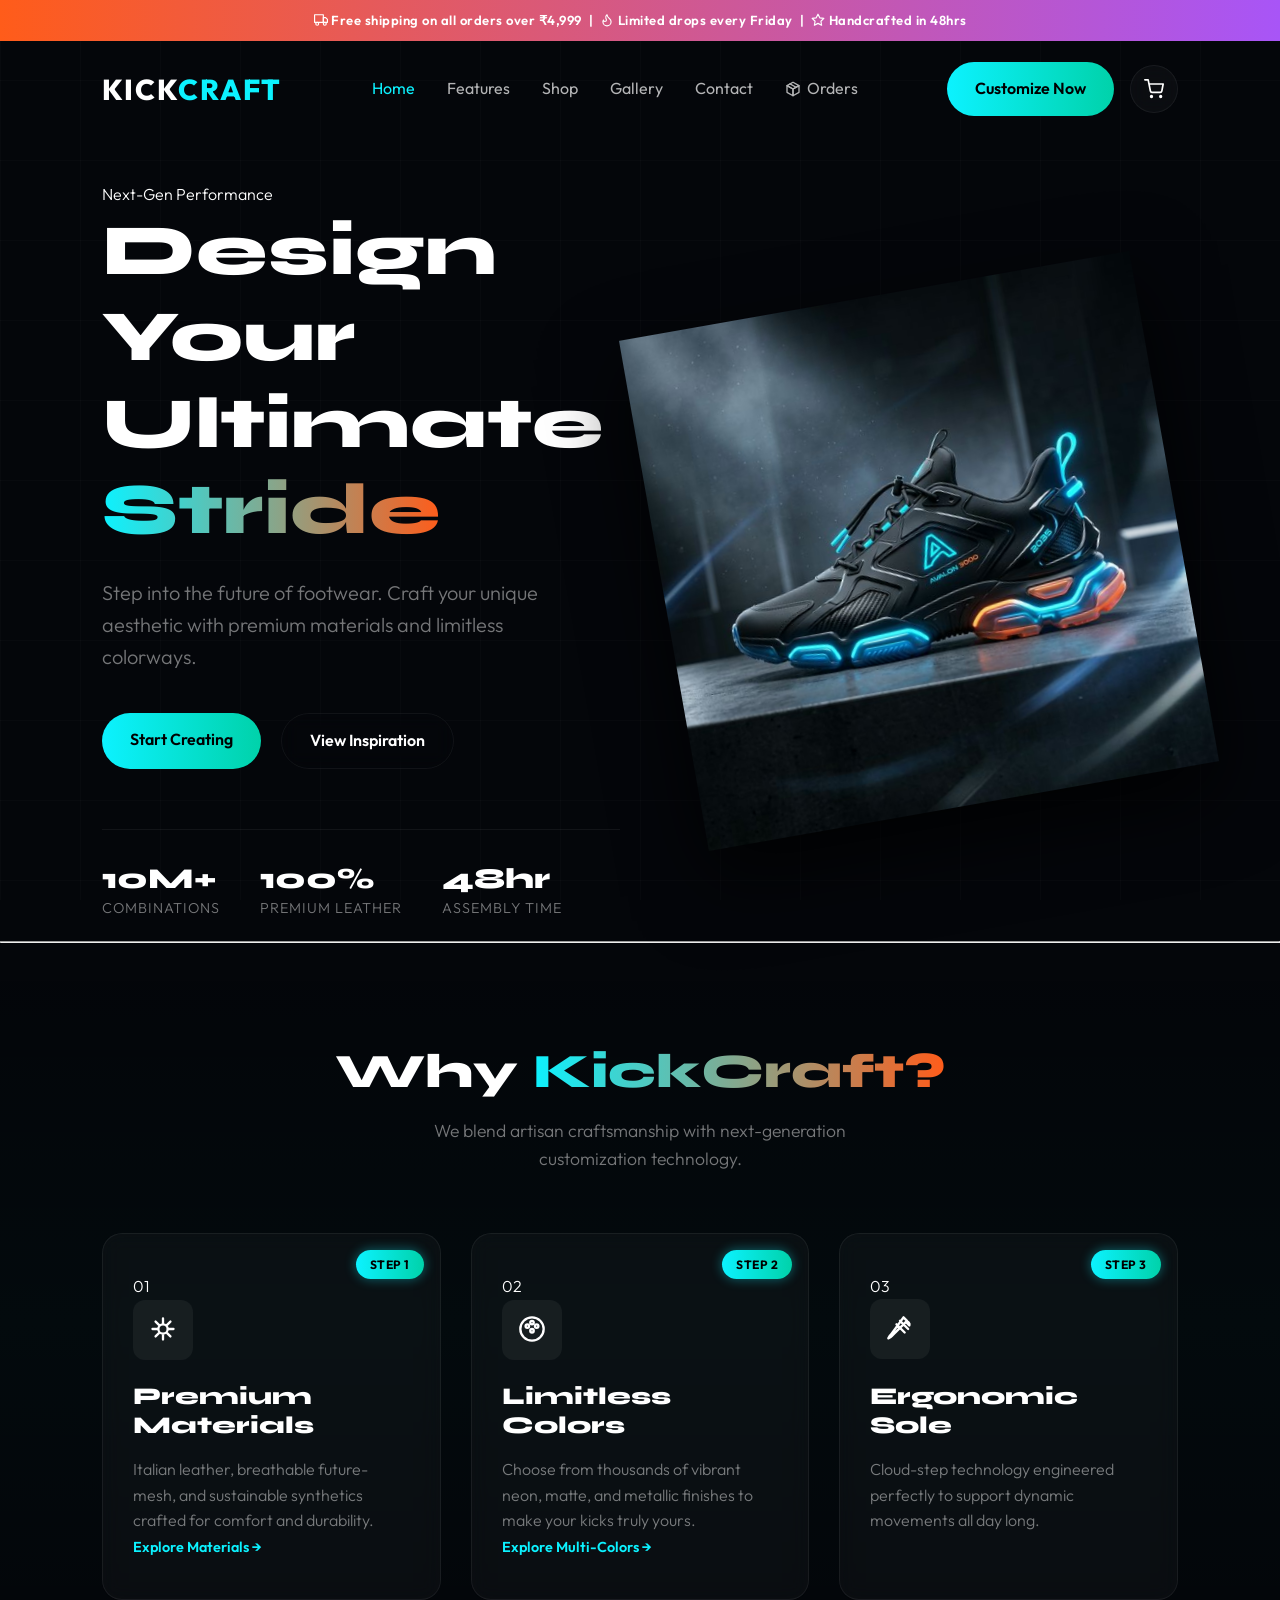
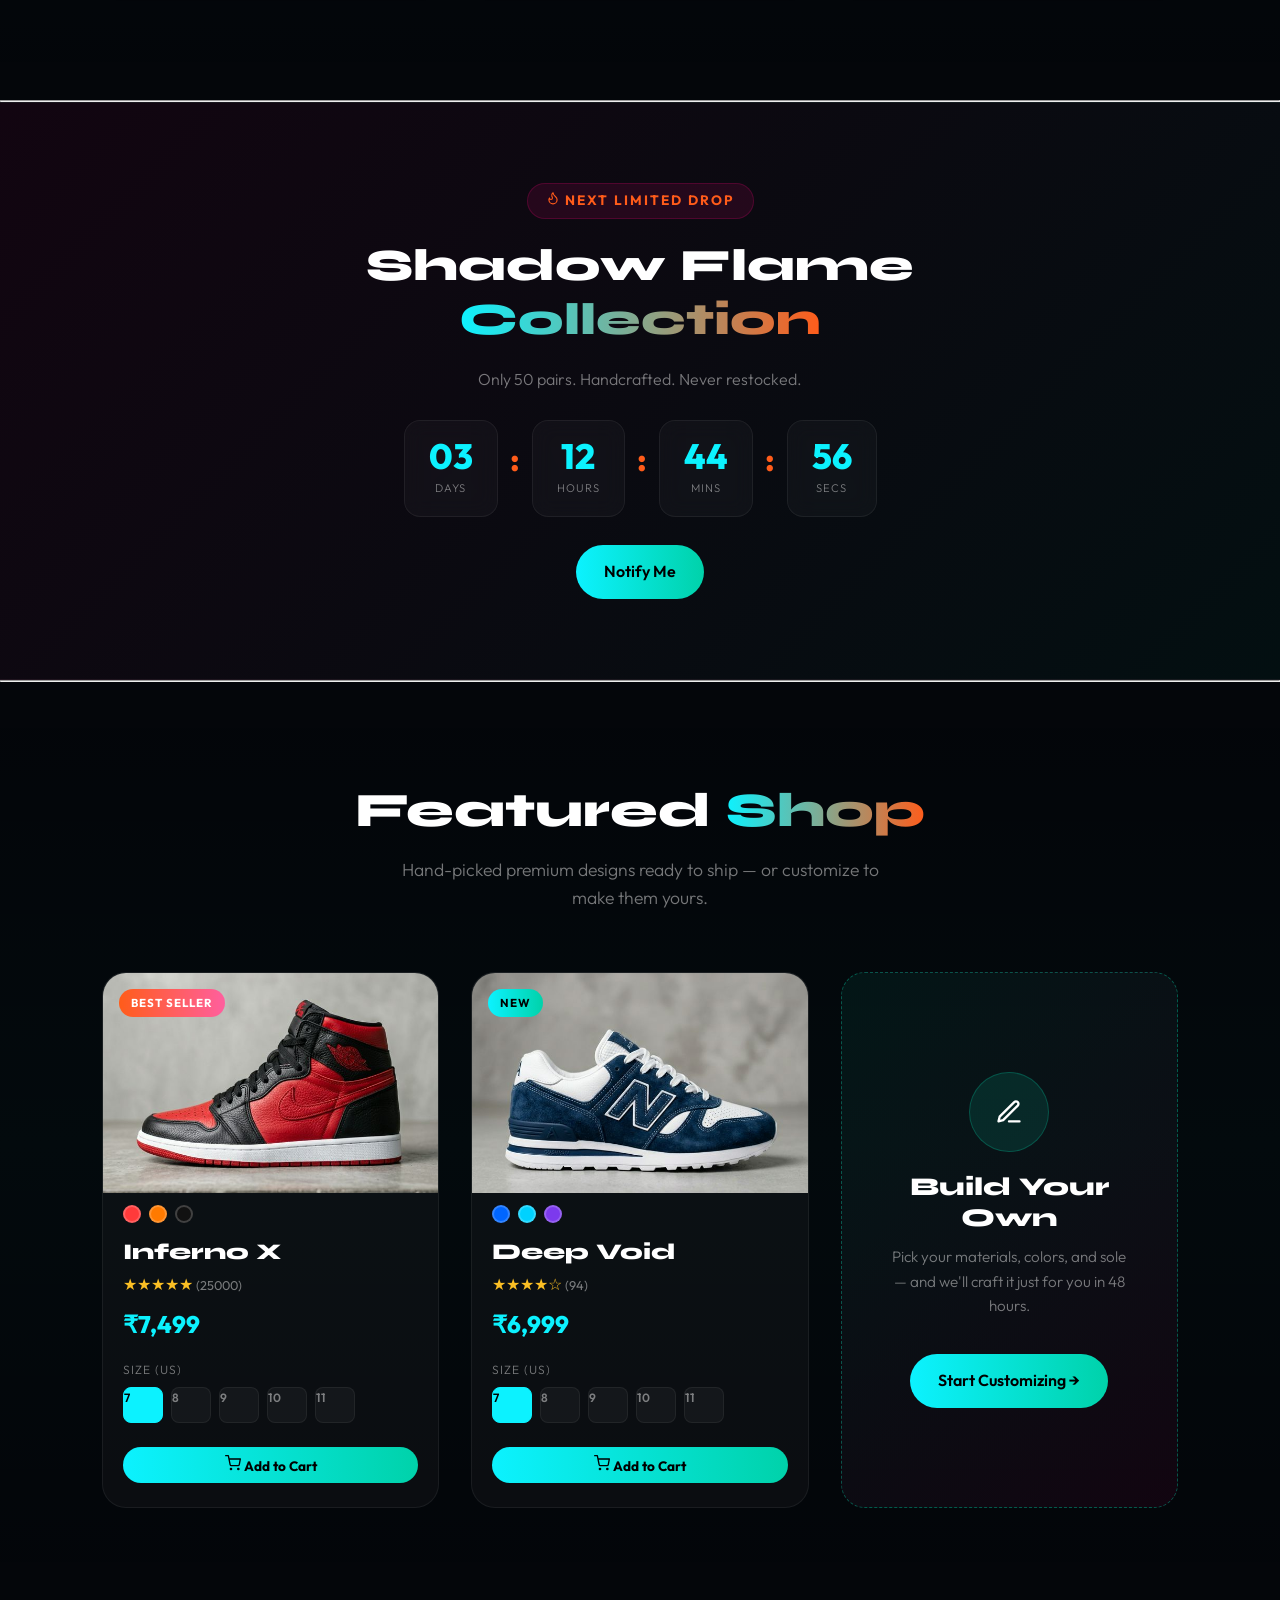
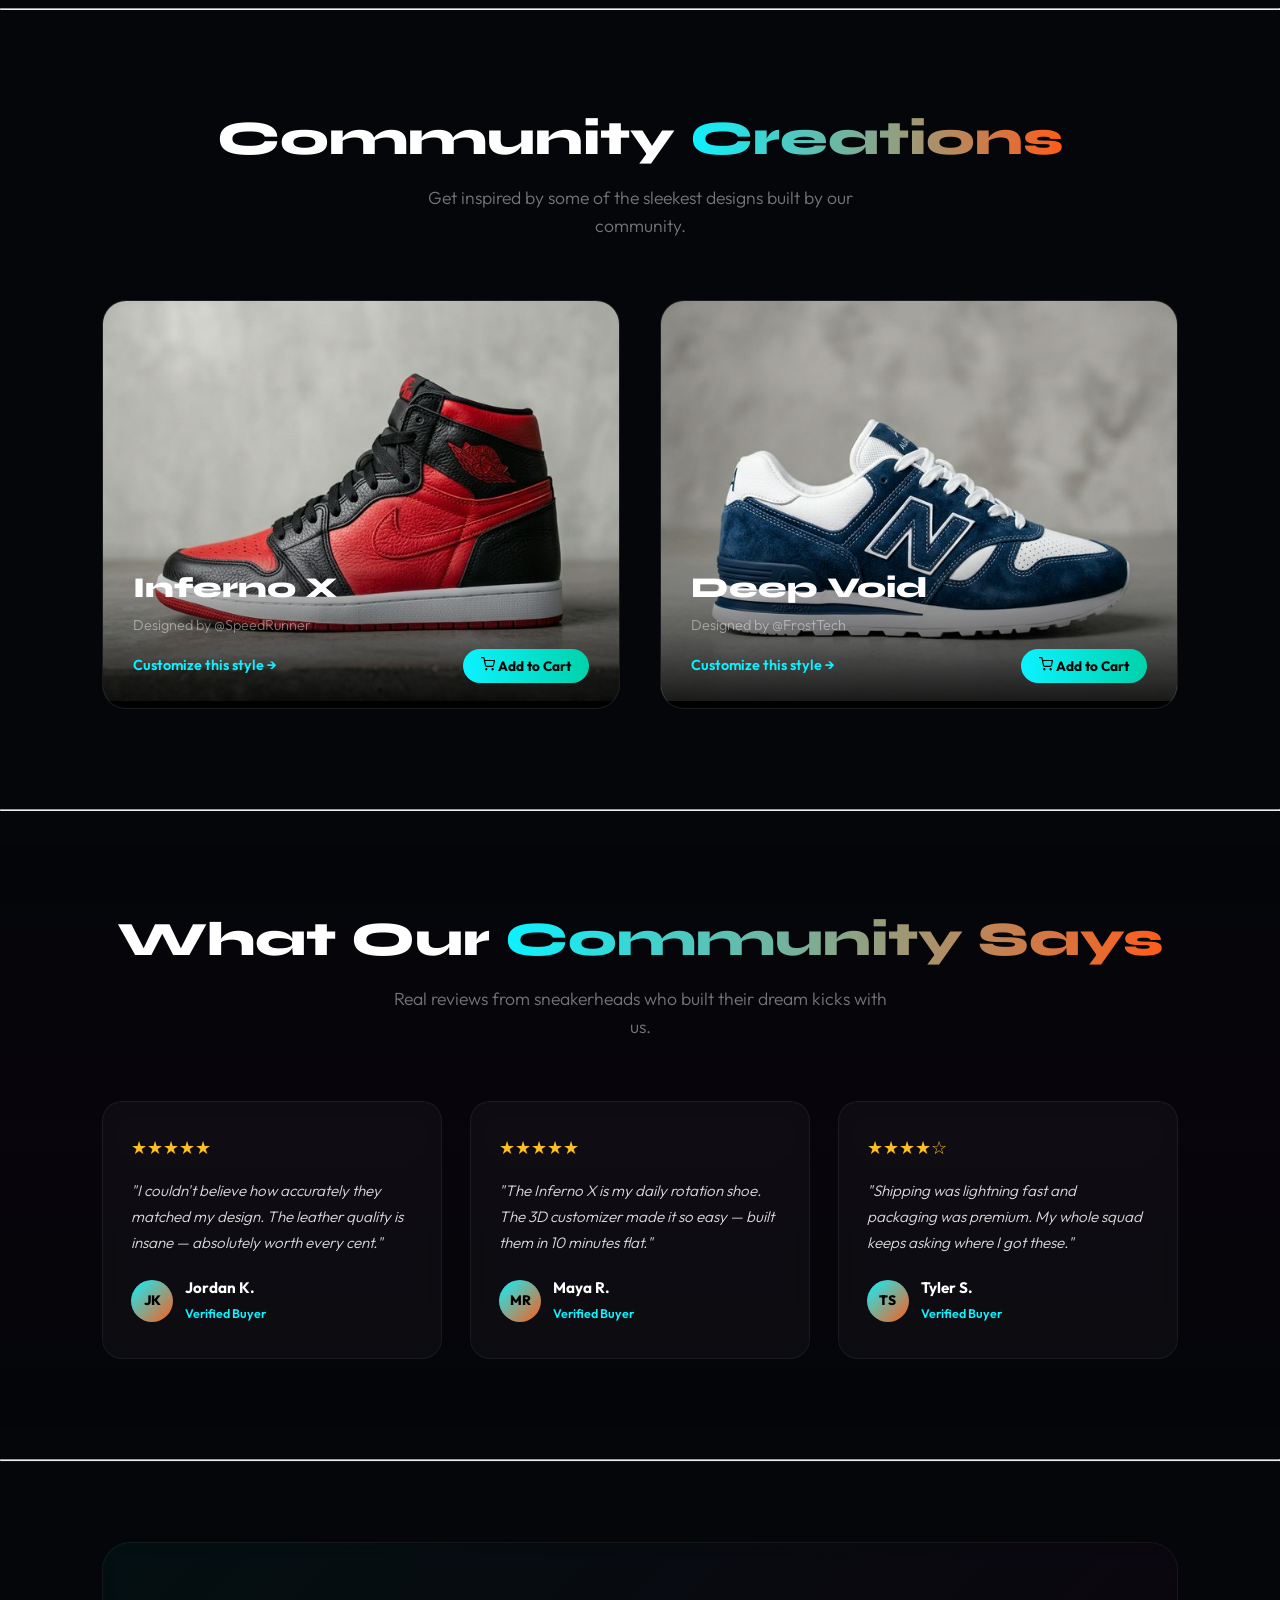
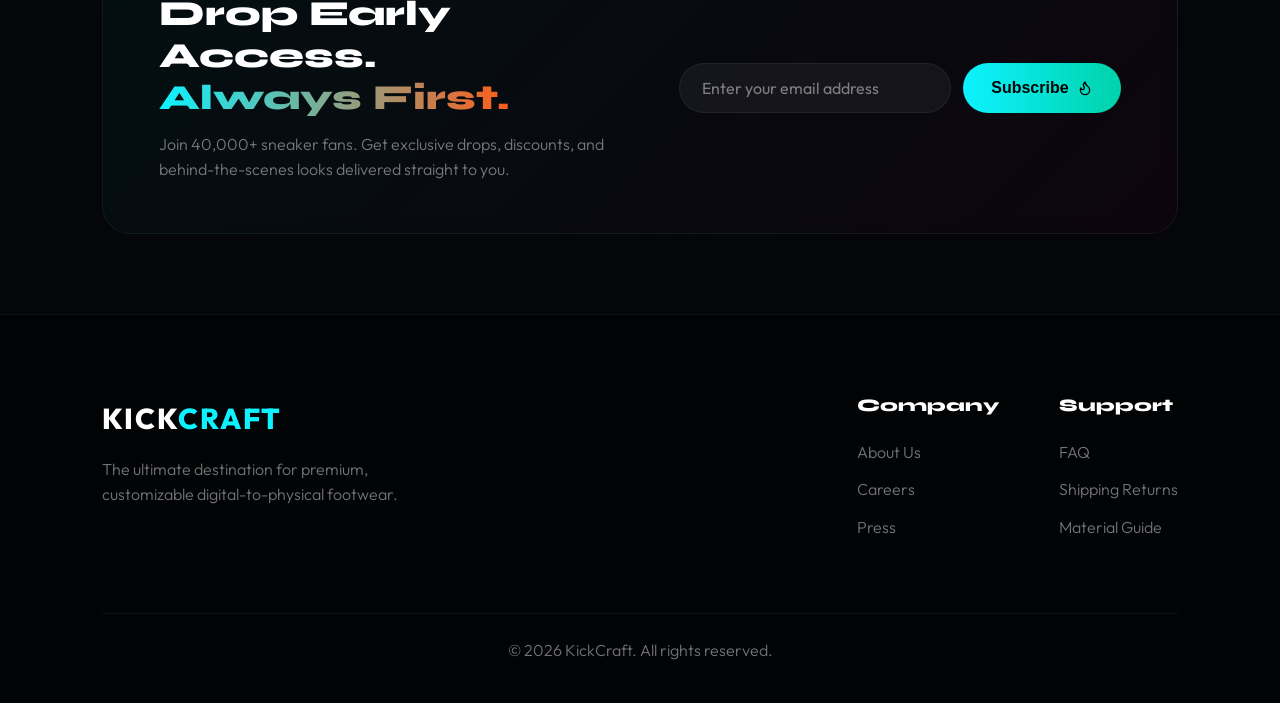
==== commit d8174ced: "changing interface" ====
--- a/index.html
+++ b/index.html
@@ -7,51 +7,94 @@
     <title>KICKCRAFT | Premium Custom Sneakers</title>
     <meta name="description"
         content="Design your dream sneaker with our premium 3D customizer. Explore high-end materials and limitless color combinations.">
+
     <!-- Google Fonts -->
     <link rel="preconnect" href="https://fonts.googleapis.com">
     <link rel="preconnect" href="https://fonts.gstatic.com" crossorigin>
-    <link href="https://fonts.googleapis.com/css2?family=Outfit:wght@300;400;600;800&display=swap" rel="stylesheet">
+    <link href="https://fonts.googleapis.com/css2?family=Outfit:wght@300;400;600;800&family=Syne:wght@800&display=swap"
+        rel="stylesheet">
+
     <link rel="stylesheet" href="style.css">
 </head>
 
 <body>
-
-
-
-    <div class="blob-bg"></div>
-
-
+    <!-- ATMOSPHERE FOG & STREAKS -->
+
+    <!-- CUSTOM CURSOR -->
+
+    <!-- ANNOUNCEMENT BAR -->
     <div class="shipping-banner">
-        <svg xmlns="http://www.w3.org/2000/svg" width="14" height="14" viewBox="0 0 24 24" fill="none" stroke="currentColor" stroke-width="2" stroke-linecap="round" stroke-linejoin="round" style="vertical-align: -2px; margin-right: 4px;"><rect x="1" y="3" width="15" height="13"></rect><polygon points="16 8 20 8 23 11 23 16 16 16 16 8"></polygon><circle cx="5.5" cy="18.5" r="2.5"></circle><circle cx="18.5" cy="18.5" r="2.5"></circle></svg> Free shipping on all orders over ₹4,999 &nbsp;|&nbsp; <svg xmlns="http://www.w3.org/2000/svg" width="14" height="14" viewBox="0 0 24 24" fill="none" stroke="currentColor" stroke-width="2" stroke-linecap="round" stroke-linejoin="round" style="vertical-align: -2px; margin-right: 4px;"><path d="M8.5 14.5A2.5 2.5 0 0 0 11 12c0-1.38-.5-2-1-3-1.072-2.143-.224-4.054 2-6 .5 2.5 2 4.9 4 6.5 2 1.6 3 3.5 3 5.5a7 7 0 1 1-14 0c0-1.153.433-2.294 1-3a2.5 2.5 0 0 0 2.5 2.5z"></path></svg> Limited drops every Friday &nbsp;|&nbsp; <svg xmlns="http://www.w3.org/2000/svg" width="14" height="14" viewBox="0 0 24 24" fill="none" stroke="currentColor" stroke-width="2" stroke-linecap="round" stroke-linejoin="round" style="vertical-align: -2px; margin-right: 4px;"><polygon points="12 2 15.09 8.26 22 9.27 17 14.14 18.18 21.02 12 17.77 5.82 21.02 7 14.14 2 9.27 8.91 8.26 12 2"></polygon></svg> Handcrafted in 48hrs
+        <svg xmlns="http://www.w3.org/2000/svg" width="14" height="14" viewBox="0 0 24 24" fill="none"
+            stroke="currentColor" stroke-width="2" stroke-linecap="round" stroke-linejoin="round"
+            style="vertical-align: -2px;">
+            <rect x="1" y="3" width="15" height="13"></rect>
+            <polygon points="16 8 20 8 23 11 23 16 16 16 16 8"></polygon>
+            <circle cx="5.5" cy="18.5" r="2.5"></circle>
+            <circle cx="18.5" cy="18.5" r="2.5"></circle>
+        </svg> Free shipping on all orders over ₹4,999
+        <span class="banner-sep">&nbsp;|&nbsp;</span>
+        <svg xmlns="http://www.w3.org/2000/svg" width="14" height="14" viewBox="0 0 24 24" fill="none"
+            stroke="currentColor" stroke-width="2" stroke-linecap="round" stroke-linejoin="round"
+            style="vertical-align: -2px;">
+            <path
+                d="M8.5 14.5A2.5 2.5 0 0 0 11 12c0-1.38-.5-2-1-3-1.072-2.143-.224-4.054 2-6 .5 2.5 2 4.9 4 6.5 2 1.6 3 3.5 3 5.5a7 7 0 1 1-14 0c0-1.153.433-2.294 1-3a2.5 2.5 0 0 0 2.5 2.5z">
+            </path>
+        </svg> Limited drops every Friday
+        <span class="banner-sep">&nbsp;|&nbsp;</span>
+        <svg xmlns="http://www.w3.org/2000/svg" width="14" height="14" viewBox="0 0 24 24" fill="none"
+            stroke="currentColor" stroke-width="2" stroke-linecap="round" stroke-linejoin="round"
+            style="vertical-align: -2px;">
+            <polygon
+                points="12 2 15.09 8.26 22 9.27 17 14.14 18.18 21.02 12 17.77 5.82 21.02 7 14.14 2 9.27 8.91 8.26 12 2">
+            </polygon>
+        </svg> Handcrafted in 48hrs
     </div>
 
+    <!-- NAVBAR -->
     <nav class="navbar">
         <div class="logo">KICK<span>CRAFT</span></div>
         <ul class="nav-links">
-            <li><a href="index.html#home" class="active">Home</a></li>
-            <li><a href="index.html#features">Features</a></li>
-            <li><a href="index.html#shop">Shop</a></li>
+            <li><a href="#home" class="active">Home</a></li>
+            <li><a href="#features">Features</a></li>
+            <li><a href="#shop">Shop</a></li>
             <li><a href="gallery.html">Gallery</a></li>
-            <li><a href="index.html#contact">Contact</a></li>
-            <li><a href="orders.html" style="display: flex; align-items: center; gap: 6px;"><svg xmlns="http://www.w3.org/2000/svg" width="16" height="16" viewBox="0 0 24 24" fill="none" stroke="currentColor" stroke-width="2" stroke-linecap="round" stroke-linejoin="round" style="display: inline-block;"><line x1="16.5" y1="9.4" x2="7.5" y2="4.21"></line><polygon points="12 22.08 12 12 3 6.92 3 17 12 22.08"></polygon><polygon points="12 22.08 12 12 21 6.92 21 17 12 22.08"></polygon><polygon points="12 12 3 6.92 12 1.84 21 6.92 12 12"></polygon></svg> Orders</a></li>
+            <li><a href="#contact">Contact</a></li>
+            <li><a href="orders.html" style="display: flex; align-items: center; gap: 6px;">
+                    <svg xmlns="http://www.w3.org/2000/svg" width="16" height="16" viewBox="0 0 24 24" fill="none"
+                        stroke="currentColor" stroke-width="2" stroke-linecap="round" stroke-linejoin="round"
+                        style="display: inline-block;">
+                        <line x1="16.5" y1="9.4" x2="7.5" y2="4.21"></line>
+                        <polygon points="12 22.08 12 12 3 6.92 3 17 12 22.08"></polygon>
+                        <polygon points="12 22.08 12 12 21 6.92 21 17 12 22.08"></polygon>
+                        <polygon points="12 12 3 6.92 12 1.84 21 6.92 12 12"></polygon>
+                    </svg> Orders</a>
+            </li>
         </ul>
         <div class="navbar-right">
             <a href="customize.html" class="btn-primary">Customize Now</a>
             <button class="cart-icon-btn" id="cartOpenBtn" aria-label="Shopping Cart">
-                <svg xmlns="http://www.w3.org/2000/svg" width="20" height="20" viewBox="0 0 24 24" fill="none" stroke="currentColor" stroke-width="2" stroke-linecap="round" stroke-linejoin="round" class="feather feather-shopping-cart"><circle cx="9" cy="21" r="1"></circle><circle cx="20" cy="21" r="1"></circle><path d="M1 1h4l2.68 13.39a2 2 0 0 0 2 1.61h9.72a2 2 0 0 0 2-1.61L23 6H6"></path></svg>
+                <svg xmlns="http://www.w3.org/2000/svg" width="20" height="20" viewBox="0 0 24 24" fill="none"
+                    stroke="currentColor" stroke-width="2" stroke-linecap="round" stroke-linejoin="round"
+                    class="feather feather-shopping-cart">
+                    <circle cx="9" cy="21" r="1"></circle>
+                    <circle cx="20" cy="21" r="1"></circle>
+                    <path d="M1 1h4l2.68 13.39a2 2 0 0 0 2 1.61h9.72a2 2 0 0 0 2-1.61L23 6H6"></path>
+                </svg>
                 <span class="cart-badge" id="cartBadge" style="display: none;">0</span>
             </button>
         </div>
     </nav>
 
-    <!-- Hero Section -->
+    <!-- HERO SECTION -->
     <header id="home" class="hero">
-        <div class="hero-content">
-            <h1 class="hero-title">Design Your <br><span class="gradient-text">Ultimate Stride</span></h1>
+        <div class="hero-content revealUp">
+            <span class="eyebrow">Next-Gen Performance</span>
+            <h1 class="hero-title">Design Your <br><span class="text-outline">Ultimate</span> <br><span
+                    class="gradient-text">Stride</span></h1>
             <p class="hero-subtitle">Step into the future of footwear. Craft your unique aesthetic with premium
                 materials and limitless colorways.</p>
             <div class="hero-buttons">
-                <a href="customize.html" class="btn-primary glow">Start Creating</a>
+                <a href="customize.html" class="btn-primary">Start Creating</a>
                 <a href="gallery.html" class="btn-secondary">View Inspiration</a>
             </div>
             <div class="stats">
@@ -70,44 +113,67 @@
             </div>
         </div>
         <div class="hero-image-wrapper">
-            <div class="glow-orb"></div>
+            <div class="hero-orb"></div>
+            <div class="hero-ember-orb"></div>
             <img src="assets/hero.png" alt="Premium Futuristic Custom Sneaker" class="hero-image">
         </div>
     </header>
 
-
+    <hr class="section-divider">
+
+    <!-- FEATURES SECTION -->
     <section id="features" class="features-section">
-        <div class="section-header">
+        <div class="section-header revealUp">
             <h2>Why <span class="gradient-text">KickCraft?</span></h2>
             <p>We blend artisan craftsmanship with next-generation customization technology.</p>
         </div>
         <div class="features-grid">
-            <div class="feature-card">
+            <div class="feature-card revealUp">
+                <div class="watermark">01</div>
                 <div class="step-badge">Step 1</div>
                 <div class="icon-box">
-                    <svg xmlns="http://www.w3.org/2000/svg" width="28" height="28" viewBox="0 0 24 24" fill="none" stroke="var(--primary)" stroke-width="2" stroke-linecap="round" stroke-linejoin="round"><path d="M12 3v4M12 17v4M3 12h4M17 12h4M18.364 5.636l-2.828 2.828M8.464 15.536l-2.828 2.828M5.636 5.636l2.828 2.828M15.536 15.536l2.828 2.828M12 8a4 4 0 1 0 0 8 4 4 0 0 0 0-8z"></path></svg>
+                    <svg xmlns="http://www.w3.org/2000/svg" width="28" height="28" viewBox="0 0 24 24" fill="none"
+                        stroke="currentColor" stroke-width="2" stroke-linecap="round" stroke-linejoin="round">
+                        <path
+                            d="M12 3v4M12 17v4M3 12h4M17 12h4M18.364 5.636l-2.828 2.828M8.464 15.536l-2.828 2.828M5.636 5.636l2.828 2.828M15.536 15.536l2.828 2.828M12 8a4 4 0 1 0 0 8 4 4 0 0 0 0-8z">
+                        </path>
+                    </svg>
                 </div>
                 <h3>Premium Materials</h3>
                 <p>Italian leather, breathable future-mesh, and sustainable synthetics crafted for comfort and
                     durability.</p>
-                <a href="material.html" class="btn-text" style="display: inline-block; margin-top: 16px;">Explore
-                    Materials &rarr;</a>
-            </div>
-            <div class="feature-card">
+                <a href="material.html" class="btn-text" style="margin-top: 16px;">Explore Materials &rarr;</a>
+            </div>
+            <div class="feature-card revealUp" style="transition-delay: 0.1s;">
+                <div class="watermark">02</div>
                 <div class="step-badge">Step 2</div>
                 <div class="icon-box">
-                    <svg xmlns="http://www.w3.org/2000/svg" width="28" height="28" viewBox="0 0 24 24" fill="none" stroke="var(--primary)" stroke-width="2" stroke-linecap="round" stroke-linejoin="round"><path d="M12 22C17.5228 22 22 17.5228 22 12C22 6.47715 17.5228 2 12 2C6.47715 2 2 6.47715 2 12C2 17.5228 6.47715 22 12 22Z"></path><path d="M12 8A1.5 1.5 0 1 0 12 5A1.5 1.5 0 0 0 12 8Z"></path><path d="M16 11A1.5 1.5 0 1 0 16 8A1.5 1.5 0 0 0 16 11Z"></path><path d="M8 11A1.5 1.5 0 1 0 8 8A1.5 1.5 0 0 0 8 11Z"></path><path d="M12 15A1.5 1.5 0 1 0 12 12A1.5 1.5 0 0 0 12 15Z"></path></svg>
+                    <svg xmlns="http://www.w3.org/2000/svg" width="28" height="28" viewBox="0 0 24 24" fill="none"
+                        stroke="currentColor" stroke-width="2" stroke-linecap="round" stroke-linejoin="round">
+                        <path
+                            d="M12 22C17.5228 22 22 17.5228 22 12C22 6.47715 17.5228 2 12 2C6.47715 2 2 6.47715 2 12C2 17.5228 6.47715 22 12 22Z">
+                        </path>
+                        <path d="M12 8A1.5 1.5 0 1 0 12 5A1.5 1.5 0 0 0 12 8Z"></path>
+                        <path d="M16 11A1.5 1.5 0 1 0 16 8A1.5 1.5 0 0 0 16 11Z"></path>
+                        <path d="M8 11A1.5 1.5 0 1 0 8 8A1.5 1.5 0 0 0 8 11Z"></path>
+                        <path d="M12 15A1.5 1.5 0 1 0 12 12A1.5 1.5 0 0 0 12 15Z"></path>
+                    </svg>
                 </div>
                 <h3>Limitless Colors</h3>
                 <p>Choose from thousands of vibrant neon, matte, and metallic finishes to make your kicks truly yours.
                 </p>
-                <a href="customize.html" class="btn-text" style="display: inline-block; margin-top: 16px;">Explore
-                    Multi-Colors &rarr;</a>
-            </div>
-            <div class="feature-card">
-                <div class="step-badge"></div>
+                <a href="customize.html" class="btn-text" style="margin-top: 16px;">Explore Multi-Colors &rarr;</a>
+            </div>
+            <div class="feature-card revealUp" style="transition-delay: 0.2s;">
+                <div class="watermark">03</div>
+                <div class="step-badge">Step 3</div>
                 <div class="icon-box">
-                    <svg xmlns="http://www.w3.org/2000/svg" width="28" height="28" viewBox="0 0 24 24" fill="none" stroke="var(--primary)" stroke-width="2" stroke-linecap="round" stroke-linejoin="round"><path d="M4.5 16.5c-1.5 1.25-2.5 3.5-2.5 3.5s2.25-1 3.5-2.5L18 5l-3-3L4.5 16.5zM12 5l7 7M9 8l7 7M20 9c.75-2-1-3.75-3-3l3 3z"></path></svg>
+                    <svg xmlns="http://www.w3.org/2000/svg" width="28" height="28" viewBox="0 0 24 24" fill="none"
+                        stroke="currentColor" stroke-width="2" stroke-linecap="round" stroke-linejoin="round">
+                        <path
+                            d="M4.5 16.5c-1.5 1.25-2.5 3.5-2.5 3.5s2.25-1 3.5-2.5L18 5l-3-3L4.5 16.5zM12 5l7 7M9 8l7 7M20 9c.75-2-1-3.75-3-3l3 3z">
+                        </path>
+                    </svg>
                 </div>
                 <h3>Ergonomic Sole</h3>
                 <p>Cloud-step technology engineered perfectly to support dynamic movements all day long.</p>
@@ -115,10 +181,18 @@
         </div>
     </section>
 
+    <hr class="section-divider">
+
+    <!-- LIMITED DROPS TIMER SECTION -->
     <section class="drops-section">
-        <div class="drops-inner">
-            <div class="drops-label" style="display: inline-flex; align-items: center; gap: 6px;">
-                <svg xmlns="http://www.w3.org/2000/svg" width="16" height="16" viewBox="0 0 24 24" fill="none" stroke="currentColor" stroke-width="2" stroke-linecap="round" stroke-linejoin="round" class="drops-fire-icon"><path d="M8.5 14.5A2.5 2.5 0 0 0 11 12c0-1.38-.5-2-1-3-1.072-2.143-.224-4.054 2-6 .5 2.5 2 4.9 4 6.5 2 1.6 3 3.5 3 5.5a7 7 0 1 1-14 0c0-1.153.433-2.294 1-3a2.5 2.5 0 0 0 2.5 2.5z"></path></svg>
+        <div class="drops-inner revealUp">
+            <div class="drops-label">
+                <svg xmlns="http://www.w3.org/2000/svg" width="14" height="14" viewBox="0 0 24 24" fill="none"
+                    stroke="currentColor" stroke-width="2" stroke-linecap="round" stroke-linejoin="round">
+                    <path
+                        d="M8.5 14.5A2.5 2.5 0 0 0 11 12c0-1.38-.5-2-1-3-1.072-2.143-.224-4.054 2-6 .5 2.5 2 4.9 4 6.5 2 1.6 3 3.5 3 5.5a7 7 0 1 1-14 0c0-1.153.433-2.294 1-3a2.5 2.5 0 0 0 2.5 2.5z">
+                    </path>
+                </svg>
                 Next Limited Drop
             </div>
             <h2 class="drops-title">Shadow Flame <span class="gradient-text">Collection</span></h2>
@@ -132,18 +206,21 @@
                 <div class="countdown-sep">:</div>
                 <div class="countdown-block"><span>00</span><label>Secs</label></div>
             </div>
-            <a href="#shop" class="btn-primary glow">Notify Me</a>
-        </div>
-    </section>
-
+            <a href="#shop" class="btn-primary">Notify Me</a>
+        </div>
+    </section>
+
+    <hr class="section-divider">
+
+    <!-- SHOP SECTION -->
     <section id="shop" class="shop-section">
-        <div class="section-header">
+        <div class="section-header revealUp">
             <h2>Featured <span class="gradient-text">Shop</span></h2>
             <p>Hand-picked premium designs ready to ship — or customize to make them yours.</p>
         </div>
         <div class="shop-grid">
-
-            <div class="shop-card">
+            <!-- Product Card 1 -->
+            <div class="shop-card revealUp">
                 <div class="shop-badge">Best Seller</div>
                 <img src="assets/red.png" alt="Inferno X Sneaker">
                 <div class="shop-swatches">
@@ -170,15 +247,20 @@
                             <label for="si-11" class="size-btn">11</label>
                         </div>
                     </div>
-
-                    <button class="btn-add-cart" style="display: flex; align-items: center; justify-content: center; gap: 8px; margin: 0 auto;">
-                        <svg xmlns="http://www.w3.org/2000/svg" width="16" height="16" viewBox="0 0 24 24" fill="none" stroke="currentColor" stroke-width="2.5" stroke-linecap="round" stroke-linejoin="round" style="display: inline-block;"><circle cx="9" cy="21" r="1"></circle><circle cx="20" cy="21" r="1"></circle><path d="M1 1h4l2.68 13.39a2 2 0 0 0 2 1.61h9.72a2 2 0 0 0 2-1.61L23 6H6"></path></svg>
+                    <button class="btn-add-cart">
+                        <svg xmlns="http://www.w3.org/2000/svg" width="16" height="16" viewBox="0 0 24 24" fill="none"
+                            stroke="currentColor" stroke-width="2" stroke-linecap="round" stroke-linejoin="round">
+                            <circle cx="9" cy="21" r="1"></circle>
+                            <circle cx="20" cy="21" r="1"></circle>
+                            <path d="M1 1h4l2.68 13.39a2 2 0 0 0 2 1.61h9.72a2 2 0 0 0 2-1.61L23 6H6"></path>
+                        </svg>
                         Add to Cart
                     </button>
                 </div>
             </div>
 
-            <div class="shop-card">
+            <!-- Product Card 2 -->
+            <div class="shop-card revealUp" style="transition-delay: 0.1s;">
                 <div class="shop-badge new-badge">New</div>
                 <img src="assets/blue.png" alt="Deep Void Sneaker">
                 <div class="shop-swatches">
@@ -189,7 +271,7 @@
                 <div class="shop-info">
                     <h3>Deep Void</h3>
                     <div class="shop-stars">★★★★☆ <span>(94)</span></div>
-                    <p class="shop-price">₹6999</p>
+                    <p class="shop-price">₹6,999</p>
                     <div class="size-selector">
                         <label>Size (US)</label>
                         <div class="size-options">
@@ -205,61 +287,85 @@
                             <label for="sd-11" class="size-btn">11</label>
                         </div>
                     </div>
-                    <button class="btn-add-cart" style="display: flex; align-items: center; justify-content: center; gap: 8px; margin: 0 auto;">
-                        <svg xmlns="http://www.w3.org/2000/svg" width="16" height="16" viewBox="0 0 24 24" fill="none" stroke="currentColor" stroke-width="2.5" stroke-linecap="round" stroke-linejoin="round" style="display: inline-block;"><circle cx="9" cy="21" r="1"></circle><circle cx="20" cy="21" r="1"></circle><path d="M1 1h4l2.68 13.39a2 2 0 0 0 2 1.61h9.72a2 2 0 0 0 2-1.61L23 6H6"></path></svg>
+                    <button class="btn-add-cart">
+                        <svg xmlns="http://www.w3.org/2000/svg" width="16" height="16" viewBox="0 0 24 24" fill="none"
+                            stroke="currentColor" stroke-width="2" stroke-linecap="round" stroke-linejoin="round">
+                            <circle cx="9" cy="21" r="1"></circle>
+                            <circle cx="20" cy="21" r="1"></circle>
+                            <path d="M1 1h4l2.68 13.39a2 2 0 0 0 2 1.61h9.72a2 2 0 0 0 2-1.61L23 6H6"></path>
+                        </svg>
                         Add to Cart
                     </button>
                 </div>
             </div>
 
-            <div class="shop-card shop-card-cta">
+            <!-- Build Your Own CTA card -->
+            <div class="shop-card shop-card-cta revealUp" style="transition-delay: 0.2s;">
                 <div class="cta-card-inner">
                     <div class="cta-icon">
-                        <svg xmlns="http://www.w3.org/2000/svg" width="28" height="28" viewBox="0 0 24 24" fill="none" stroke="var(--primary)" stroke-width="2" stroke-linecap="round" stroke-linejoin="round"><path d="M12 20h9M16.5 3.5a2.121 2.121 0 0 1 3 3L7 19l-4 1 1-4L16.5 3.5z"></path></svg>
+                        <svg xmlns="http://www.w3.org/2000/svg" width="28" height="28" viewBox="0 0 24 24" fill="none"
+                            stroke="currentColor" stroke-width="2" stroke-linecap="round" stroke-linejoin="round">
+                            <path d="M12 20h9M16.5 3.5a2.121 2.121 0 0 1 3 3L7 19l-4 1 1-4L16.5 3.5z"></path>
+                        </svg>
                     </div>
                     <h3>Build Your Own</h3>
                     <p>Pick your materials, colors, and sole — and we'll craft it just for you in 48 hours.</p>
-                    <a href="customize.html" class="btn-primary glow" style="margin-top: 24px;">Start Customizing
-                        &rarr;</a>
-                </div>
-            </div>
-
-        </div>
-    </section>
-
-
+                    <a href="customize.html" class="btn-primary" style="margin-top: 24px;">Start Customizing &rarr;</a>
+                </div>
+            </div>
+        </div>
+    </section>
+
+    <hr class="section-divider">
+
+    <!-- GALLERY SECTION -->
     <section id="gallery" class="gallery-section">
-        <div class="section-header">
+        <div class="section-header revealUp">
             <h2>Community <span class="gradient-text">Creations</span></h2>
             <p>Get inspired by some of the sleekest designs built by our community.</p>
         </div>
         <div class="gallery-grid">
-            <div class="gallery-card">
+            <!-- Gallery Item 1 -->
+            <div class="gallery-card revealUp">
                 <img src="assets/red.png" alt="Vibrant Red and Black Custom Sneaker">
                 <div class="card-content">
                     <h3>Inferno X</h3>
                     <p>Designed by @SpeedRunner</p>
                     <div class="card-actions">
-                        <a href="#" class="btn-text">Customize this style &rarr;</a>
-                        <label for="cart-toggle" class="btn-add-cart-label" style="display:inline-block">
-                            <span class="btn-add-cart" style="display: flex; align-items: center; justify-content: center; gap: 8px;">
-                                <svg xmlns="http://www.w3.org/2000/svg" width="14" height="14" viewBox="0 0 24 24" fill="none" stroke="currentColor" stroke-width="2.5" stroke-linecap="round" stroke-linejoin="round" style="display: inline-block;"><circle cx="9" cy="21" r="1"></circle><circle cx="20" cy="21" r="1"></circle><path d="M1 1h4l2.68 13.39a2 2 0 0 0 2 1.61h9.72a2 2 0 0 0 2-1.61L23 6H6"></path></svg>
+                        <a href="customize.html" class="btn-text">Customize this style &rarr;</a>
+                        <label class="btn-add-cart-label">
+                            <span class="btn-add-cart">
+                                <svg xmlns="http://www.w3.org/2000/svg" width="14" height="14" viewBox="0 0 24 24"
+                                    fill="none" stroke="currentColor" stroke-width="2" stroke-linecap="round"
+                                    stroke-linejoin="round">
+                                    <circle cx="9" cy="21" r="1"></circle>
+                                    <circle cx="20" cy="21" r="1"></circle>
+                                    <path d="M1 1h4l2.68 13.39a2 2 0 0 0 2 1.61h9.72a2 2 0 0 0 2-1.61L23 6H6"></path>
+                                </svg>
                                 Add to Cart
                             </span>
                         </label>
                     </div>
                 </div>
             </div>
-            <div class="gallery-card">
+
+            <!-- Gallery Item 2 -->
+            <div class="gallery-card revealUp" style="transition-delay: 0.1s;">
                 <img src="assets/blue.png" alt="Deep Blue and White Custom Sneaker">
                 <div class="card-content">
                     <h3>Deep Void</h3>
                     <p>Designed by @FrostTech</p>
                     <div class="card-actions">
-                        <a href="#" class="btn-text">Customize this style &rarr;</a>
-                        <label for="cart-toggle" class="btn-add-cart-label" style="display:inline-block">
-                            <span class="btn-add-cart" style="display: flex; align-items: center; justify-content: center; gap: 8px;">
-                                <svg xmlns="http://www.w3.org/2000/svg" width="14" height="14" viewBox="0 0 24 24" fill="none" stroke="currentColor" stroke-width="2.5" stroke-linecap="round" stroke-linejoin="round" style="display: inline-block;"><circle cx="9" cy="21" r="1"></circle><circle cx="20" cy="21" r="1"></circle><path d="M1 1h4l2.68 13.39a2 2 0 0 0 2 1.61h9.72a2 2 0 0 0 2-1.61L23 6H6"></path></svg>
+                        <a href="customize.html" class="btn-text">Customize this style &rarr;</a>
+                        <label class="btn-add-cart-label">
+                            <span class="btn-add-cart">
+                                <svg xmlns="http://www.w3.org/2000/svg" width="14" height="14" viewBox="0 0 24 24"
+                                    fill="none" stroke="currentColor" stroke-width="2" stroke-linecap="round"
+                                    stroke-linejoin="round">
+                                    <circle cx="9" cy="21" r="1"></circle>
+                                    <circle cx="20" cy="21" r="1"></circle>
+                                    <path d="M1 1h4l2.68 13.39a2 2 0 0 0 2 1.61h9.72a2 2 0 0 0 2-1.61L23 6H6"></path>
+                                </svg>
                                 Add to Cart
                             </span>
                         </label>
@@ -269,14 +375,17 @@
         </div>
     </section>
 
-
+    <hr class="section-divider">
+
+    <!-- TESTIMONIALS SECTION -->
     <section class="testimonials-section">
-        <div class="section-header">
+        <div class="section-header revealUp">
             <h2>What Our <span class="gradient-text">Community Says</span></h2>
             <p>Real reviews from sneakerheads who built their dream kicks with us.</p>
         </div>
         <div class="testimonials-grid">
-            <div class="testimonial-card">
+            <!-- Review 1 -->
+            <div class="testimonial-card revealUp">
                 <div class="t-stars">★★★★★</div>
                 <p class="t-quote">"I couldn't believe how accurately they matched my design. The leather quality is
                     insane — absolutely worth every cent."</p>
@@ -288,7 +397,8 @@
                     </div>
                 </div>
             </div>
-            <div class="testimonial-card">
+            <!-- Review 2 -->
+            <div class="testimonial-card revealUp" style="transition-delay: 0.1s;">
                 <div class="t-stars">★★★★★</div>
                 <p class="t-quote">"The Inferno X is my daily rotation shoe. The 3D customizer made it so easy — built
                     them in 10 minutes flat."</p>
@@ -300,7 +410,8 @@
                     </div>
                 </div>
             </div>
-            <div class="testimonial-card">
+            <!-- Review 3 -->
+            <div class="testimonial-card revealUp" style="transition-delay: 0.2s;">
                 <div class="t-stars">★★★★☆</div>
                 <p class="t-quote">"Shipping was lightning fast and packaging was premium. My whole squad keeps asking
                     where I got these."</p>
@@ -315,9 +426,11 @@
         </div>
     </section>
 
-
+    <hr class="section-divider">
+
+    <!-- NEWSLETTER SECTION -->
     <section class="newsletter-section">
-        <div class="newsletter-inner">
+        <div class="newsletter-inner revealUp">
             <div class="newsletter-text">
                 <h2>Drop Early Access. <span class="gradient-text">Always First.</span></h2>
                 <p>Join 40,000+ sneaker fans. Get exclusive drops, discounts, and behind-the-scenes looks delivered
@@ -325,18 +438,22 @@
             </div>
             <form class="newsletter-form" action="#">
                 <input type="email" id="newsletter-email" placeholder="Enter your email address" required>
-                <button type="submit" class="btn-primary" style="display: inline-flex; align-items: center; gap: 8px; justify-content: center;">
-                    Subscribe 
-                    <svg xmlns="http://www.w3.org/2000/svg" width="16" height="16" viewBox="0 0 24 24" fill="none" stroke="currentColor" stroke-width="2" stroke-linecap="round" stroke-linejoin="round" class="drops-fire-icon" style="vertical-align: middle;"><path d="M8.5 14.5A2.5 2.5 0 0 0 11 12c0-1.38-.5-2-1-3-1.072-2.143-.224-4.054 2-6 .5 2.5 2 4.9 4 6.5 2 1.6 3 3.5 3 5.5a7 7 0 1 1-14 0c0-1.153.433-2.294 1-3a2.5 2.5 0 0 0 2.5 2.5z"></path></svg>
+                <button type="submit" class="btn-primary"
+                    style="display: inline-flex; align-items: center; gap: 8px; justify-content: center;">
+                    Subscribe
+                    <svg xmlns="http://www.w3.org/2000/svg" width="16" height="16" viewBox="0 0 24 24" fill="none"
+                        stroke="currentColor" stroke-width="2" stroke-linecap="round" stroke-linejoin="round"
+                        class="drops-fire-icon">
+                        <path
+                            d="M8.5 14.5A2.5 2.5 0 0 0 11 12c0-1.38-.5-2-1-3-1.072-2.143-.224-4.054 2-6 .5 2.5 2 4.9 4 6.5 2 1.6 3 3.5 3 5.5a7 7 0 1 1-14 0c0-1.153.433-2.294 1-3a2.5 2.5 0 0 0 2.5 2.5z">
+                        </path>
+                    </svg>
                 </button>
             </form>
         </div>
     </section>
 
-
-
-
-
+    <!-- FOOTER -->
     <footer id="contact">
         <div class="footer-content">
             <div class="footer-brand">
@@ -363,31 +480,10 @@
         </div>
     </footer>
 
-
-    <!-- Cart Overlay & Sidebar -->
-    <div class="cart-overlay" id="cartOverlay"></div>
-    <div class="cart-sidebar" id="cartSidebar">
-        <div class="cart-header">
-            <h3>Your Cart</h3>
-            <button class="cart-close" id="cartCloseBtn">✕</button>
-        </div>
-        <div class="cart-items" id="cartItemsContainer">
-            <div class="cart-empty">Your cart is empty.</div>
-        </div>
-        <div class="cart-footer">
-            <div class="cart-total">
-                <span>Total:</span>
-                <span id="cartTotal">₹0</span>
-            </div>
-            <button class="btn-primary btn-checkout" style="width: 100%;">Checkout</button>
-        </div>
-
-
-    </div>
-
-
-
-
+    <!-- TOAST NOTIFICATION -->
+    <div class="toast" id="cartToast">Item added to cart!</div>
+
+    <!-- SCRIPTS -->
     <script src="main.js"></script>
 </body>
 
--- a/style.css
+++ b/style.css
@@ -1,15 +1,24 @@
 
 :root {
-    --bg-color: #050505;
-    --text-color: #f0f0f0;
-    --text-muted: #a0a0a0;
-    --primary: #00ffcc;
-    --primary-glow: rgba(0, 255, 204, 0.4);
-    --secondary: #ff007f;
-    --secondary-glow: rgba(255, 0, 127, 0.4);
+    /* Existing variables mapped to the new theme colors */
+    --bg-color: #04060A;
+    --text-color: #FFFFFF;
+    --text-muted: rgba(255, 255, 255, 0.45);
+    --primary: #0CF2FF;
+    --primary-glow: rgba(12, 242, 255, 0.4);
+    --secondary: #FF5C1A;
+    --secondary-glow: rgba(255, 92, 26, 0.4);
     --card-bg: rgba(255, 255, 255, 0.03);
-    --card-border: rgba(255, 255, 255, 0.1);
-    --transition: 0.3s cubic-bezier(0.25, 0.8, 0.25, 1);
+    --card-border: rgba(255, 255, 255, 0.06);
+    --transition: all 0.4s cubic-bezier(0.16, 1, 0.3, 1);
+    
+    /* Apple Vision Pro System Tokens */
+    --bg-base: #04060A;
+    --bg-mid: #080D14;
+    --border-glow: rgba(12, 242, 255, 0.08);
+    --border-glass: rgba(255, 255, 255, 0.07);
+    --font-display: 'Syne', sans-serif;
+    --font-body: 'Outfit', sans-serif;
 }
 
 /* Base Reset & Typography */
@@ -24,7 +33,8 @@
 }
 
 body {
-    font-family: 'Outfit', sans-serif;
+    font-family: var(--font-body);
+    font-weight: 300;
     background-color: var(--bg-color);
     color: var(--text-color);
     line-height: 1.6;
@@ -32,36 +42,108 @@
     position: relative;
 }
 
-/* Background Blob Effects */
-.blob-bg {
+/* Faint grid background overlay */
+body::before {
+    content: '';
     position: fixed;
-    top: -20%;
-    left: -10%;
-    width: 60vw;
-    height: 60vw;
+    inset: 0;
+    background-image: 
+        linear-gradient(rgba(255, 255, 255, 0.018) 1px, transparent 1px),
+        linear-gradient(90deg, rgba(255, 255, 255, 0.018) 1px, transparent 1px);
+    background-size: 80px 80px;
+    pointer-events: none;
+    z-index: -3;
+}
+
+/* Glassmorphism System Utility */
+.glass {
+    background: var(--card-bg);
+    backdrop-filter: blur(24px) saturate(180%);
+    -webkit-backdrop-filter: blur(24px) saturate(180%);
+    border: 1px solid var(--border-glass);
+    box-shadow:
+        0 0 0 1px rgba(12, 242, 255, 0.04),
+        0 32px 64px rgba(0, 0, 0, 0.6),
+        inset 0 1px 0 rgba(255, 255, 255, 0.08);
+}
+
+/* Atmosphere / Fog compositions */
+.blob-bg { display: none; }
+
+.top-right-fog {
+    position: fixed;
+    top: 0;
+    right: 0;
+    width: 50vw;
+    height: 60vh;
+    background: radial-gradient(ellipse 50% 60% at 85% 0%, rgba(12, 242, 255, 0.05) 0%, transparent 60%);
+    pointer-events: none;
+    z-index: -2;
+}
+
+.bottom-left-fog {
+    position: fixed;
+    bottom: 0;
+    left: 0;
+    width: 40vw;
+    height: 50vh;
+    background: radial-gradient(ellipse 40% 50% at 15% 100%, rgba(255, 92, 26, 0.04) 0%, transparent 55%);
+    pointer-events: none;
+    z-index: -2;
+}
+
+/* Diagonal light streak */
+.light-streak {
+    position: fixed;
+    top: 0;
+    bottom: 0;
+    left: 65%;
+    width: 1px;
+    background: linear-gradient(to bottom, transparent, rgba(12, 242, 255, 0.06) 30%, rgba(12, 242, 255, 0.06) 70%, transparent);
+    transform: rotate(25deg);
+    pointer-events: none;
+    z-index: -1;
+}
+
+/* Custom Cursor styling */
+.custom-cursor-dot {
+    position: fixed;
+    top: 0;
+    left: 0;
+    width: 8px;
+    height: 8px;
+    background: var(--primary);
     border-radius: 50%;
-    background: radial-gradient(circle, var(--secondary-glow) 0%, rgba(0,0,0,0) 70%);
-    filter: blur(100px);
-    z-index: -1;
     pointer-events: none;
-    animation: pulse 10s infinite alternate;
-}
-
-.blob-bg::after {
-    content: '';
-    position: absolute;
-    bottom: -50%;
-    right: -50%;
-    width: 50vw;
-    height: 50vw;
+    z-index: 10000;
+    transform: translate(-50%, -50%);
+    transition: transform 0.2s ease;
+}
+
+.custom-cursor-ring {
+    position: fixed;
+    top: 0;
+    left: 0;
+    width: 40px;
+    height: 40px;
+    border: 1px solid rgba(12, 242, 255, 0.4);
     border-radius: 50%;
-    background: radial-gradient(circle, var(--primary-glow) 0%, rgba(0,0,0,0) 70%);
-    filter: blur(120px);
-}
-
-@keyframes pulse {
-    0% { transform: scale(1) translate(0, 0); }
-    100% { transform: scale(1.1) translate(5%, 5%); }
+    pointer-events: none;
+    z-index: 9999;
+    transform: translate(-50%, -50%);
+    transition: width 0.3s, height 0.3s, border-color 0.3s;
+}
+
+.custom-cursor-ring.hover-active {
+    width: 60px;
+    height: 60px;
+    border-color: rgba(255, 92, 26, 0.6);
+    background: rgba(255, 92, 26, 0.05);
+}
+
+.custom-cursor-dot.hover-active {
+    transform: translate(-50%, -50%) scale(0.5);
+    background: rgba(255, 92, 26, 1);
 }
 
 /* Typography Utility */
@@ -74,6 +156,7 @@
 }
 
 h1, h2, h3, h4 {
+    font-family: var(--font-display);
     font-weight: 800;
     line-height: 1.2;
 }
